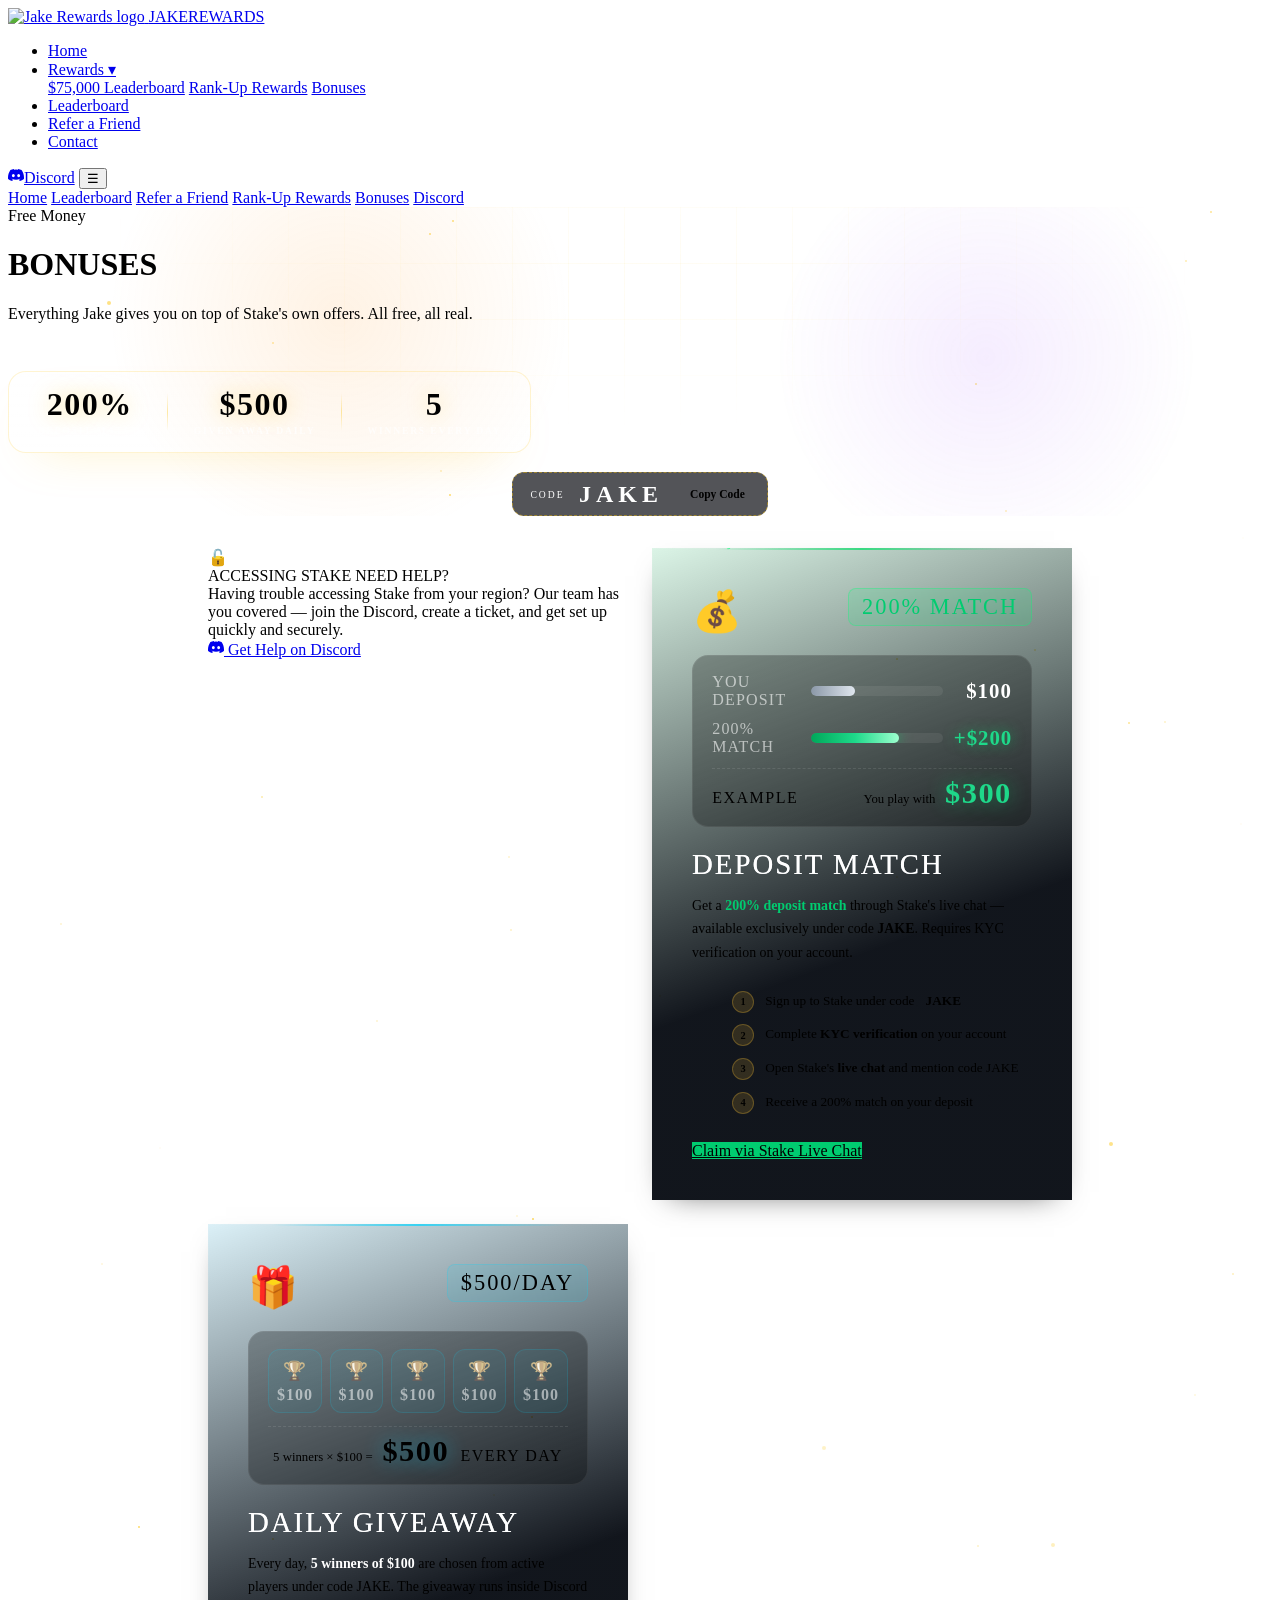
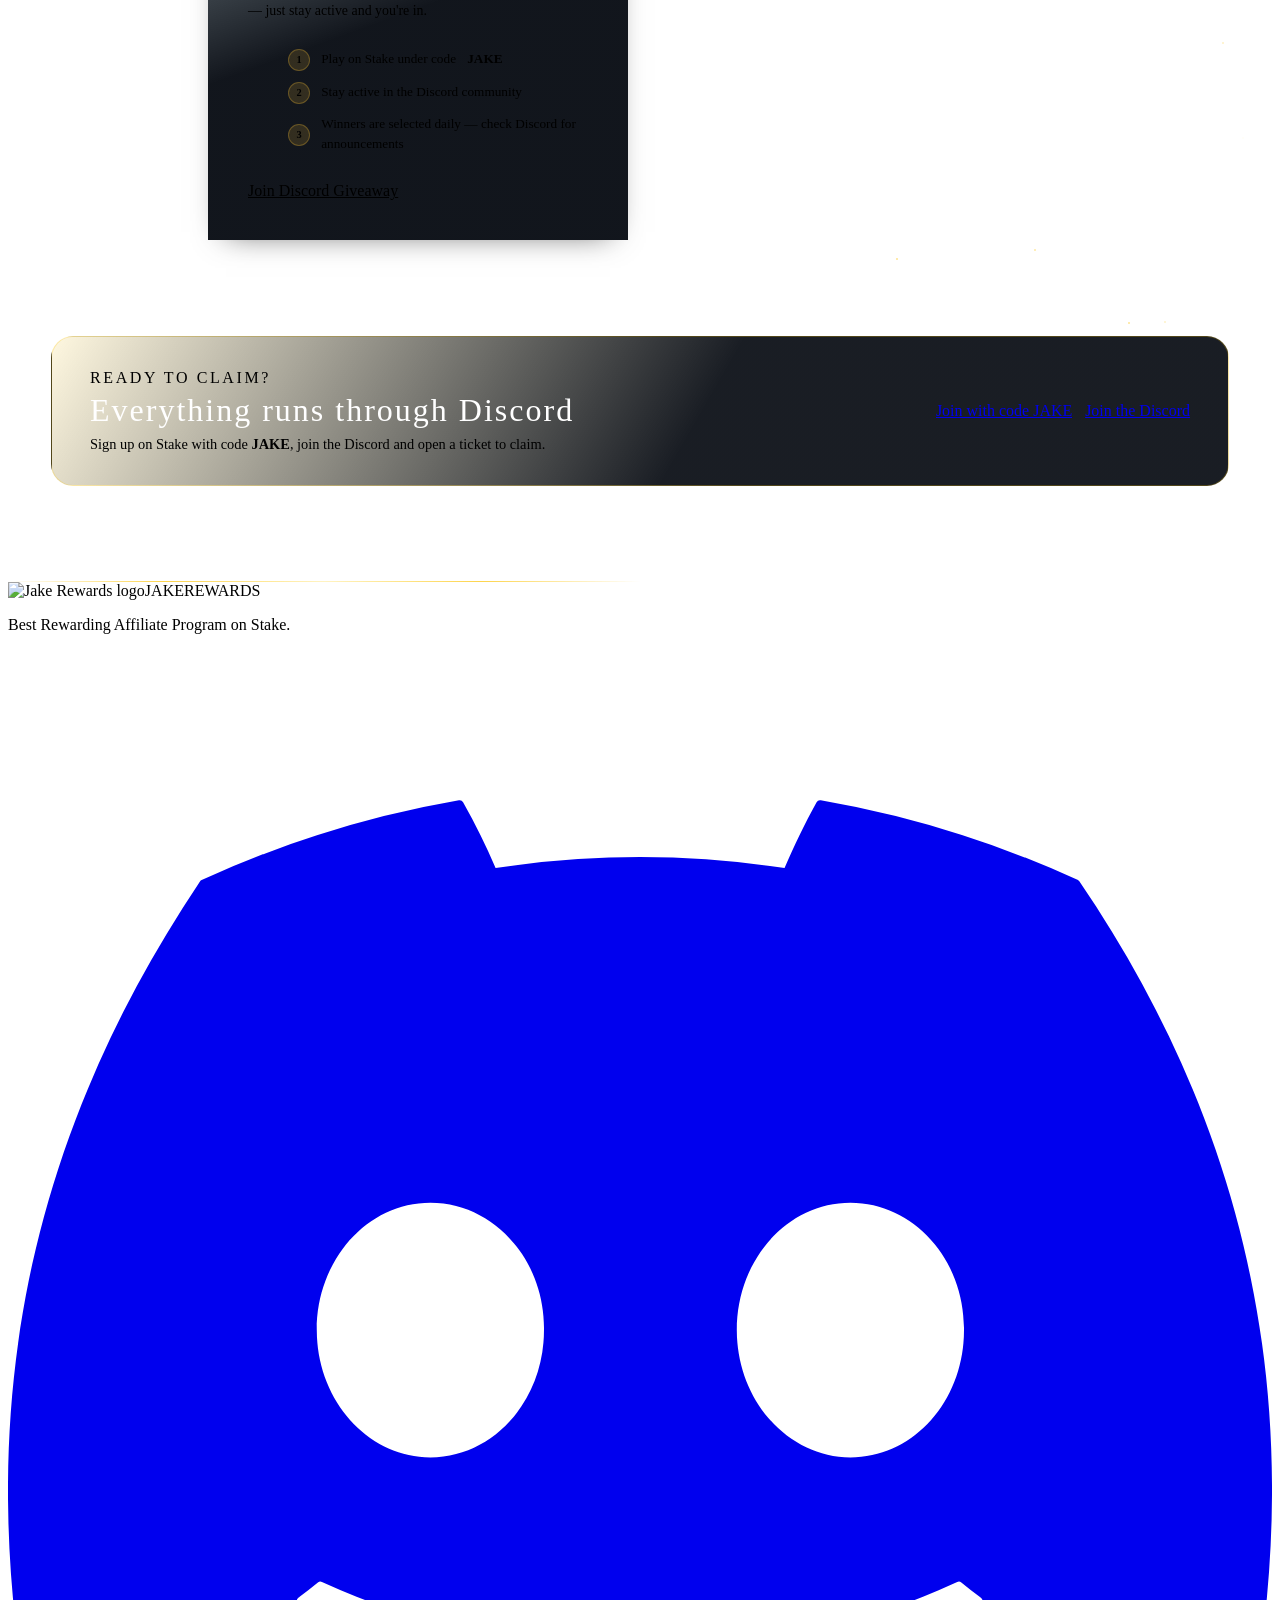
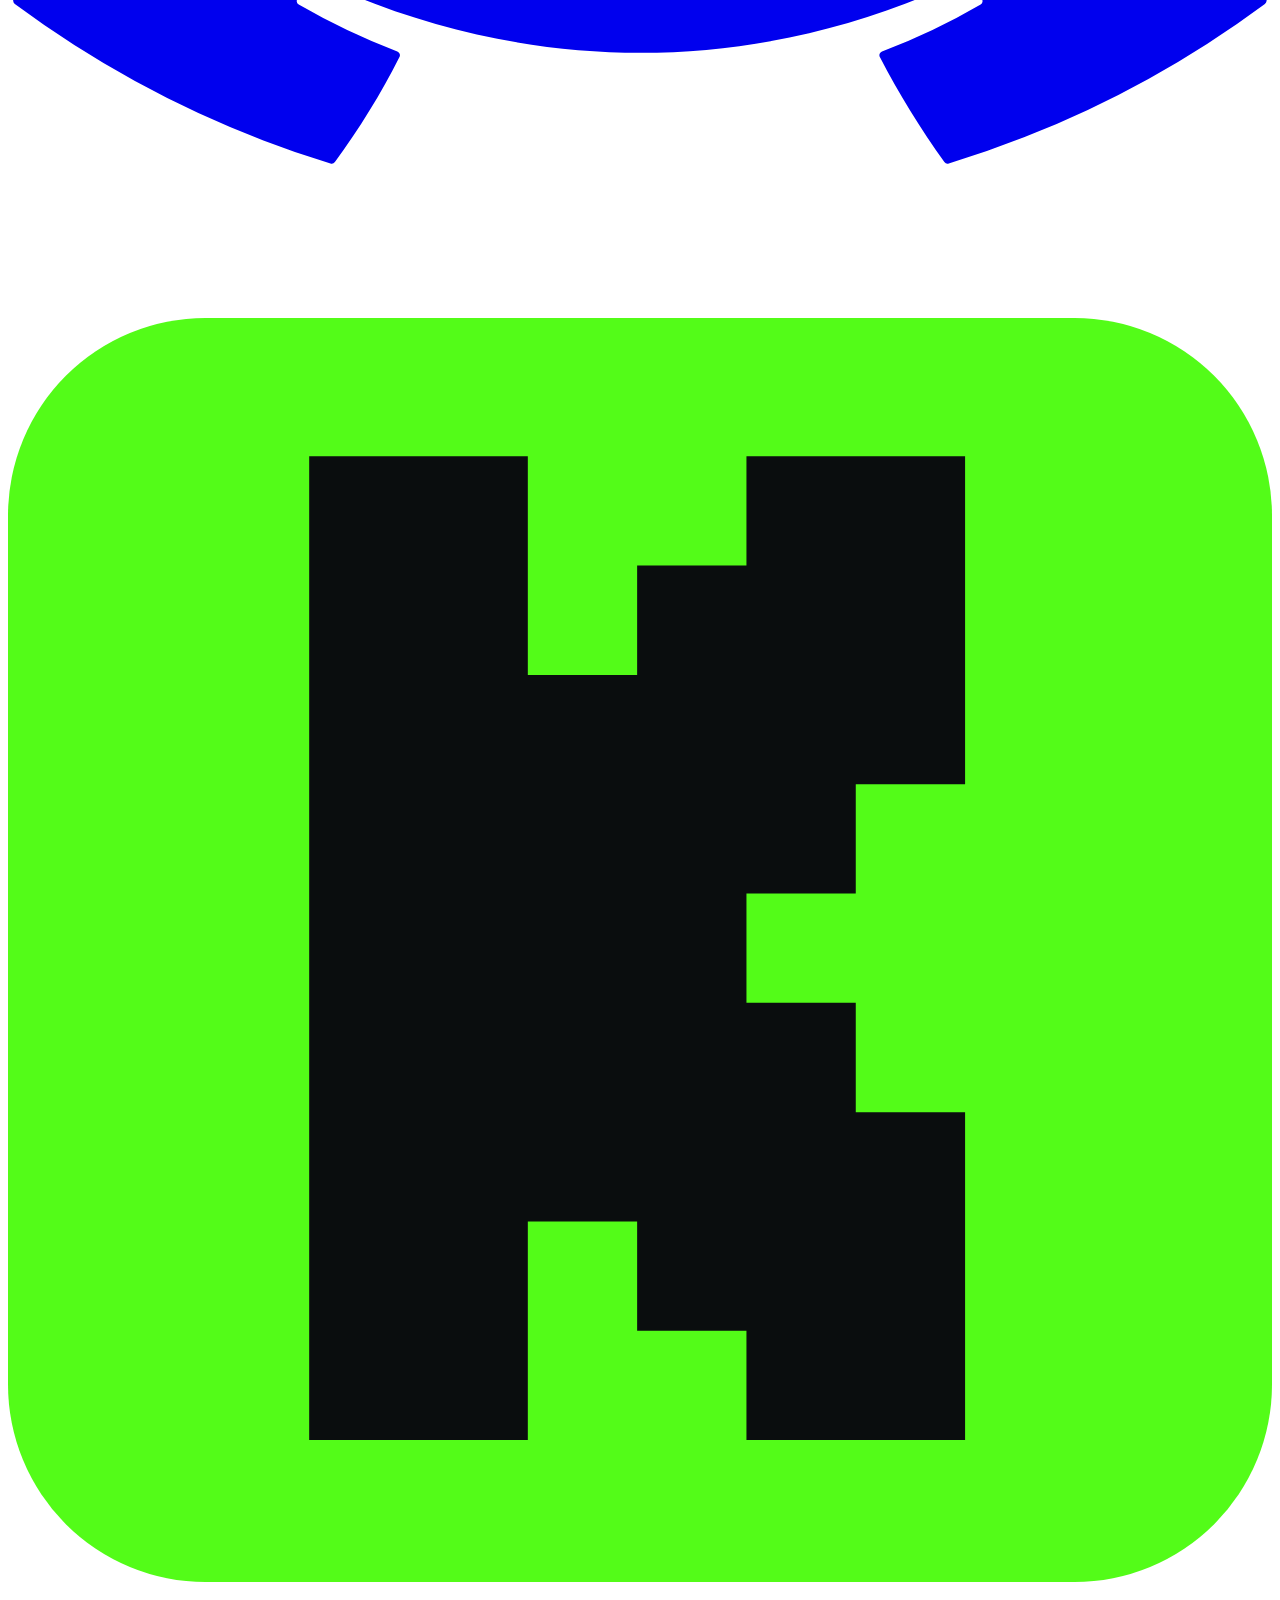
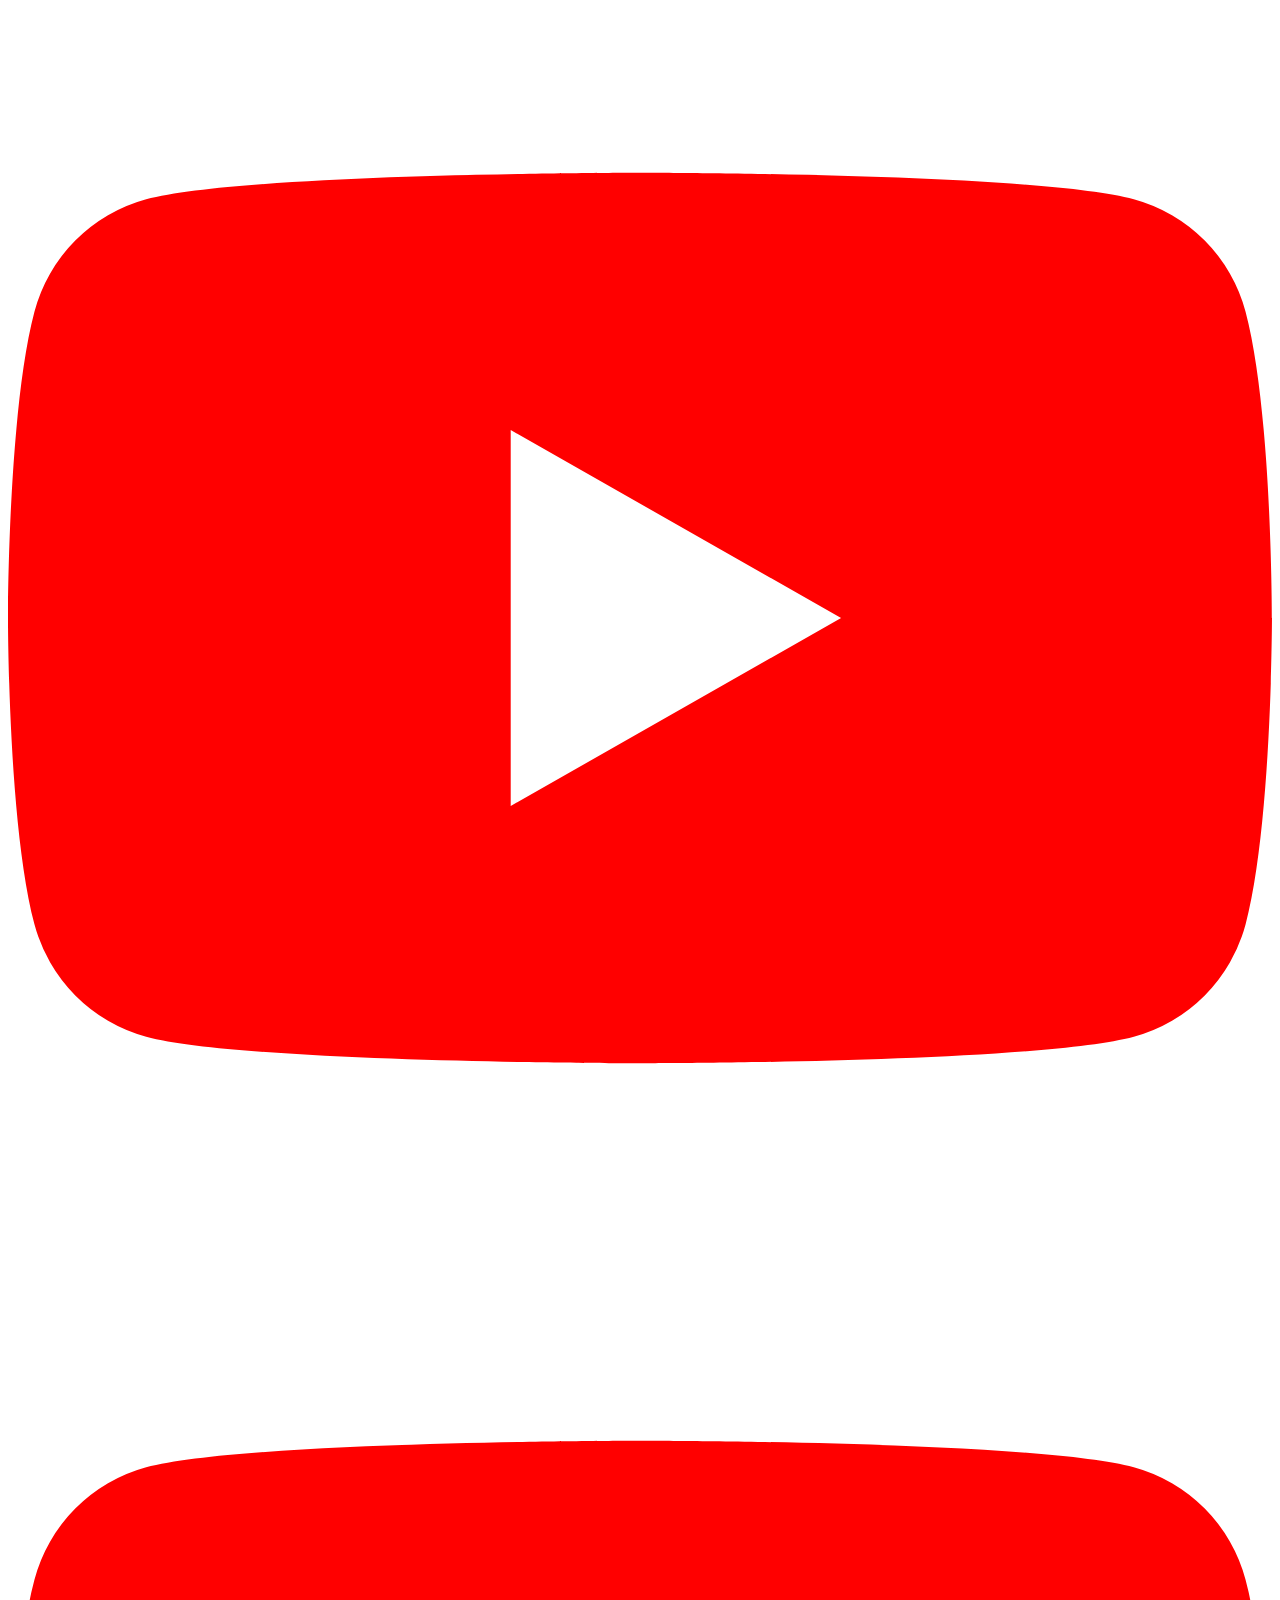
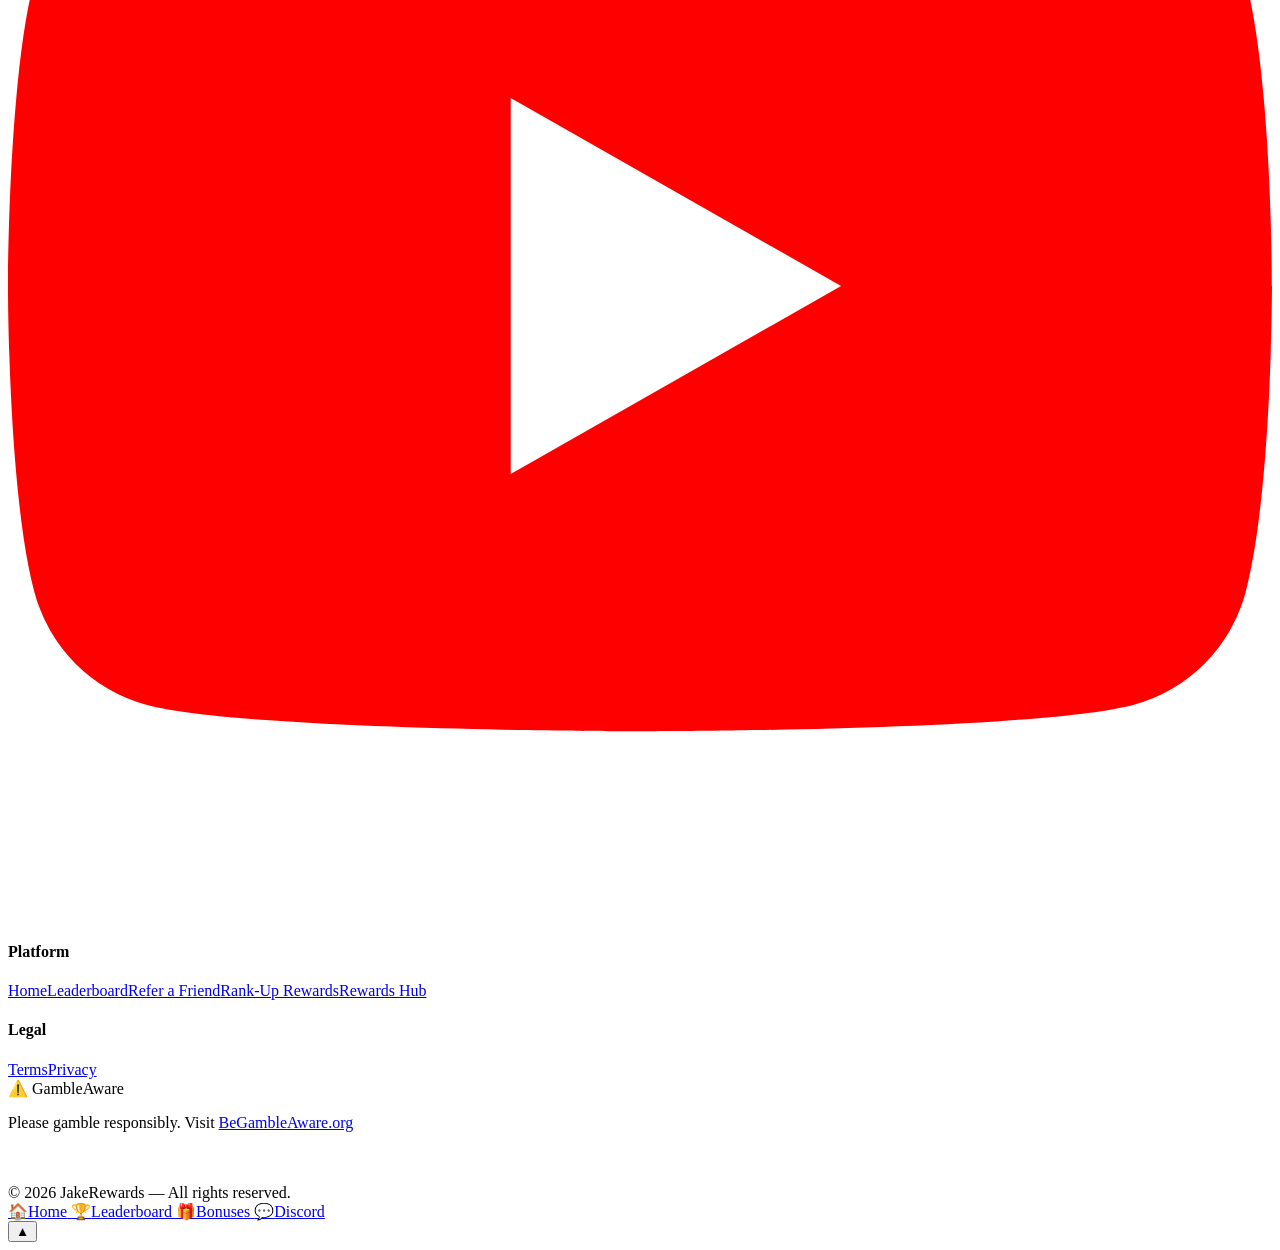
==== bonuses.html @ 7be11a33 "Add files via upload" ====
<!DOCTYPE html>
<html lang="en">
<head>
  <!-- Google tag (gtag.js) -->
  <script async src="https://www.googletagmanager.com/gtag/js?id=G-GYHZ8BHHX7"></script>
  <script>
    window.dataLayer = window.dataLayer || [];
    function gtag(){dataLayer.push(arguments);}
    gtag('js', new Date());
    gtag('config', 'G-GYHZ8BHHX7');
  </script>
  <meta charset="UTF-8"/>
  <meta name="viewport" content="width=device-width, initial-scale=1.0"/>
  <title>Bonuses — JakeRewards</title>
  <meta name="description" content="Enter the daily $500 giveaway, claim your 200% deposit match and get help accessing Stake. Use code JAKE."/>
  <meta property="og:title" content="Bonuses — JakeRewards"/>
  <meta property="og:description" content="Enter the daily $500 giveaway and claim your 200% deposit match. Use code JAKE."/>
  <meta property="og:image" content="https://sahil2603.github.io/Jake-Rewards-UpgradedV2/og-image.png?v=13"/>
  <meta property="og:image:width" content="1200"/>
  <meta property="og:image:height" content="630"/>
  <meta property="og:type" content="website"/>
  <meta property="og:url" content="https://jakerewards.com/"/>
  <meta name="twitter:card" content="summary_large_image"/>
  <meta name="twitter:title" content="Bonuses — JakeRewards"/>
  <meta name="twitter:description" content="Enter the daily $500 giveaway and claim your 200% deposit match. Use code JAKE."/>
  <meta name="twitter:image" content="https://sahil2603.github.io/Jake-Rewards-UpgradedV2/og-image.png?v=13"/>
  <link rel="preconnect" href="https://fonts.googleapis.com"/>
  <link href="https://fonts.googleapis.com/css2?family=Bebas+Neue&family=Syne:wght@400;600;700;800&family=DM+Sans:wght@300;400;500&display=swap" rel="stylesheet"/>
  <link rel="stylesheet" href="style.css"/>
  <link rel="stylesheet" href="motion.css?v=7"/>
  <style>
    .bonus-grid{display:grid;grid-template-columns:repeat(2,minmax(0,420px));justify-content:center;gap:1.5rem;max-width:1400px;margin:0 auto;padding:2rem 2.5rem 6rem;}
    .bonus-card{position:relative;background:var(--card);border:1px solid var(--border);border-radius:var(--radius);padding:2.5rem;opacity:0;transform:translateY(20px);transition:opacity .5s ease,transform .35s cubic-bezier(.2,.7,.2,1),box-shadow .35s ease,border-color .35s ease;box-shadow:0 1px 0 rgba(255,255,255,0.03) inset,0 10px 30px -18px rgba(0,0,0,0.7);}
    .bonus-card.visible{opacity:1;transform:translateY(0);}
    .bonus-card:hover{transform:translateY(-6px);box-shadow:0 1px 0 rgba(255,255,255,0.05) inset,0 24px 50px -22px rgba(0,0,0,0.85);}
    .bonus-card.deposit-match:hover{border-color:rgba(0,255,120,0.5);box-shadow:0 24px 50px -22px rgba(0,0,0,0.85),0 0 36px -10px rgba(0,255,120,0.35);}
    .bonus-card.giveaway:hover{border-color:rgba(0,212,255,0.5);box-shadow:0 24px 50px -22px rgba(0,0,0,0.85),0 0 36px -10px rgba(0,212,255,0.3);}
    /* refined badge + title polish */
    .bonus-amount-badge{backdrop-filter:blur(2px);}
    .bonus-title{background:linear-gradient(180deg,#fff,#cfd6df);-webkit-background-clip:text;background-clip:text;}
    /* soft top sheen line that picks up each card's accent on hover */
    .bonus-card::after{content:"";position:absolute;inset:0;border-radius:inherit;padding:1px;background:linear-gradient(135deg,rgba(255,255,255,0.10),transparent 40%);-webkit-mask:linear-gradient(#000 0 0) content-box,linear-gradient(#000 0 0);-webkit-mask-composite:xor;mask-composite:exclude;opacity:.6;pointer-events:none;transition:opacity .35s ease;}
    .bonus-card:hover::after{opacity:1;}
    .bonus-card.giveaway{border-color:rgba(0,212,255,0.2);background:linear-gradient(135deg,var(--card),rgba(0,212,255,0.03));}
    .bonus-header{display:flex;align-items:flex-start;justify-content:space-between;margin-bottom:1.2rem;gap:1rem;}
    .bonus-icon{font-size:2.5rem;}
    .bonus-amount-badge{background:rgba(230,180,50,0.12);border:1px solid rgba(230,180,50,0.25);color:var(--gold);font-family:var(--font-display);font-size:1.4rem;letter-spacing:2px;padding:.3rem .8rem;border-radius:8px;}
    .bonus-card.giveaway .bonus-amount-badge{background:rgba(0,212,255,0.1);border-color:rgba(0,212,255,0.2);color:var(--accent);}
    .bonus-title{font-family:var(--font-display);font-size:1.8rem;letter-spacing:2px;color:#fff;margin-bottom:.8rem;}
    .bonus-desc{font-size:.87rem;color:var(--text2);line-height:1.7;margin-bottom:1.5rem;}
    .bonus-steps{list-style:none;display:flex;flex-direction:column;gap:.6rem;margin-bottom:1.8rem;}
    .bonus-steps li{display:flex;align-items:center;gap:.7rem;font-size:.83rem;color:var(--text2);line-height:1.5;}
    .step-num{width:20px;height:20px;border-radius:50%;background:rgba(230,180,50,0.15);border:1px solid rgba(230,180,50,0.3);color:var(--gold);font-family:var(--font-head);font-size:.65rem;font-weight:700;display:flex;align-items:center;justify-content:center;flex-shrink:0;margin-top:2px;}
  @media(max-width:560px){
    .bonus-grid{padding:1.5rem 1rem 4rem;gap:1rem;grid-template-columns:repeat(2,1fr);}
  }
  @media(max-width:480px){
    .bonus-grid{grid-template-columns:1fr;}
    .bonus-card{padding:1.2rem;}
  }
  </style>
<style>
/* ===== Bonuses v2 ===== */
.bn-art{position:relative;margin:0 0 1.3rem;padding:1.1rem 1.2rem;border-radius:16px;background:rgba(0,0,0,.28);border:1px solid rgba(255,255,255,.07);overflow:hidden}
.bn-art::after{content:"";position:absolute;inset:0;background:linear-gradient(110deg,transparent 35%,rgba(255,255,255,.06) 50%,transparent 65%);translate:-100% 0;animation:bnSheen 4.5s ease-in-out infinite;pointer-events:none}
@keyframes bnSheen{55%,100%{translate:100% 0}}
.bn-row{display:grid;grid-template-columns:88px 1fr 58px;align-items:center;gap:.7rem;margin-bottom:.7rem}
.bn-row span{font:700 .62rem var(--font-head);letter-spacing:1.2px;text-transform:uppercase;color:rgba(255,255,255,.6)}
.bn-row b{font-family:var(--font-display);font-size:1.3rem;letter-spacing:1px;color:#fff;text-align:right}
.bn-row b.g{color:#1ed98a;text-shadow:0 0 14px rgba(0,220,110,.5)}
.bn-bar{height:10px;border-radius:10px;background:rgba(255,255,255,.07);overflow:hidden}
.bn-bar i{display:block;height:100%;width:0;border-radius:inherit;background:linear-gradient(90deg,#8b98a8,#dfe6ee);transition:width 1.4s cubic-bezier(.16,1,.3,1) var(--d,0s)}
.bn-bar.g i{background:linear-gradient(90deg,#00a85a,#1ed98a,#9dffcf);box-shadow:0 0 14px rgba(0,220,110,.6)}
.bn-art.bn-on .bn-bar i{width:var(--w)}
.bn-total{display:flex;align-items:baseline;justify-content:flex-end;gap:.6rem;padding-top:.6rem;border-top:1px dashed rgba(255,255,255,.1)}
.bn-total small{margin-right:auto;font:700 .55rem var(--font-head);letter-spacing:1.5px;text-transform:uppercase;color:var(--muted)}
.bn-total span{font-size:.8rem;color:var(--text2)}
.bn-total b{font-family:var(--font-display);font-size:1.9rem;letter-spacing:1.5px;line-height:1;color:#1ed98a;text-shadow:0 0 20px rgba(0,220,110,.45)}
.bn-win .bn-total b{color:var(--accent);text-shadow:0 0 20px rgba(0,212,255,.45)}
.bn-win .bn-total small{margin:0 0 0 .1rem}
.bn-win .bn-total{justify-content:center}
.bn-slots{display:grid;grid-template-columns:repeat(5,1fr);gap:.5rem;margin-bottom:.8rem}
.bn-slot{display:flex;flex-direction:column;align-items:center;gap:.25rem;padding:.6rem 0 .5rem;border-radius:12px;background:rgba(0,212,255,.05);border:1px solid rgba(0,212,255,.15);animation:bnSlot 5s ease-in-out infinite;animation-delay:calc(var(--k) * .45s)}
.bn-slot em{font-style:normal;font-size:1.15rem;filter:grayscale(.7);transition:filter .3s}
.bn-slot b{font-family:var(--font-display);font-size:1rem;letter-spacing:1px;color:rgba(255,255,255,.55)}
@keyframes bnSlot{0%,8%{background:rgba(0,212,255,.05);border-color:rgba(0,212,255,.15);box-shadow:none;scale:1}14%{background:rgba(0,212,255,.2);border-color:rgba(0,212,255,.8);box-shadow:0 0 22px -4px rgba(0,212,255,.8);scale:1.08}24%,70%{background:rgba(0,212,255,.12);border-color:rgba(0,212,255,.5);box-shadow:0 0 14px -6px rgba(0,212,255,.8);scale:1}85%,100%{background:rgba(0,212,255,.05);border-color:rgba(0,212,255,.15);box-shadow:none}}
.bn-slot{--lit:0}
.asb-icon{display:inline-block;transform-origin:50% 80%;animation:bnLock 4s ease-in-out infinite}
@keyframes bnLock{0%,70%,100%{rotate:0deg}75%{rotate:-14deg}80%{rotate:12deg}85%{rotate:-8deg}90%{rotate:4deg}}
.bonus-card .btn-primary{width:100%;justify-content:center}
@media (max-width:560px){.bn-row{grid-template-columns:74px 1fr 50px}.bn-slot em{font-size:.95rem}.bn-slot b{font-size:.8rem}.bn-slots{gap:.3rem}}
@media (prefers-reduced-motion:reduce){.bn-art::after,.bn-slot,.asb-icon{animation:none}.bn-bar i{width:var(--w)!important}}
</style>
<script>
(function(){
  function go(){
    var arts=document.querySelectorAll('.bn-art');
    if(!('IntersectionObserver' in window)){arts.forEach(function(a){a.classList.add('bn-on');});return;}
    var io=new IntersectionObserver(function(es){es.forEach(function(e){if(e.isIntersecting){e.target.classList.add('bn-on');io.unobserve(e.target);}});},{threshold:.4});
    arts.forEach(function(a){io.observe(a);});
  }
  if(document.readyState==='loading') document.addEventListener('DOMContentLoaded',go); else go();
})();
</script>
</head>
<body>
<div id="jm-veil" aria-hidden="true"></div>
<div id="scroll-bar"></div>
<nav class="nav">
  <a href="index.html" class="nav-logo">
    <img src="logo.png" class="logo-img" alt="Jake Rewards logo" width="40" height="40">
    <span class="logo-text">JAKE<span class="logo-accent">REWARDS</span></span>
  </a>
  <ul class="nav-links">
    <li><a href="index.html">Home</a></li>
    <li class="dropdown">
      <a href="rewards.html" class="active">Rewards ▾</a>
      <div class="dropdown-menu">
        <a href="leaderboard.html">$75,000 Leaderboard</a>
        <a href="rankrewards.html">Rank-Up Rewards</a>
        <a href="bonuses.html">Bonuses</a>
      </div>
    </li>
    <li><a href="leaderboard.html">Leaderboard</a></li>
    <li><a href="refer.html">Refer a Friend</a></li>
    <li><a href="https://discord.com/invite/jakethedegen" target="_blank">Contact</a></li>
  </ul>
  <a href="https://discord.com/invite/jakethedegen" target="_blank" class="nav-cta"><svg width="16" height="16" viewBox="0 0 24 24" fill="currentColor" xmlns="http://www.w3.org/2000/svg"><path d="M20.317 4.369a19.79 19.79 0 0 0-4.885-1.515.074.074 0 0 0-.079.037c-.211.375-.444.864-.608 1.249a18.27 18.27 0 0 0-5.487 0 12.6 12.6 0 0 0-.617-1.249.077.077 0 0 0-.079-.037A19.736 19.736 0 0 0 3.677 4.369a.07.07 0 0 0-.032.027C.533 9.046-.32 13.58.099 18.057a.082.082 0 0 0 .031.057 19.9 19.9 0 0 0 5.993 3.03.078.078 0 0 0 .084-.028c.462-.63.874-1.295 1.226-1.994a.076.076 0 0 0-.041-.106 13.107 13.107 0 0 1-1.872-.892.077.077 0 0 1-.008-.128c.126-.094.252-.192.372-.291a.074.074 0 0 1 .077-.01c3.928 1.793 8.18 1.793 12.062 0a.074.074 0 0 1 .078.009c.12.099.246.198.373.292a.077.077 0 0 1-.006.127 12.3 12.3 0 0 1-1.873.892.077.077 0 0 0-.041.107c.36.698.772 1.362 1.225 1.993a.076.076 0 0 0 .084.028 19.84 19.84 0 0 0 6.002-3.03.077.077 0 0 0 .032-.054c.5-5.177-.838-9.674-3.549-13.66a.061.061 0 0 0-.031-.028zM8.02 15.331c-1.183 0-2.157-1.085-2.157-2.419 0-1.333.956-2.419 2.157-2.419 1.21 0 2.176 1.096 2.157 2.42 0 1.333-.956 2.418-2.157 2.418zm7.975 0c-1.183 0-2.157-1.085-2.157-2.419 0-1.333.955-2.419 2.157-2.419 1.21 0 2.176 1.096 2.157 2.42 0 1.333-.946 2.418-2.157 2.418z"/></svg>Discord</a>
  <button class="nav-hamburger" onclick="toggleMobile()">☰</button>
</nav>
<div class="mobile-nav" id="mobile-nav">
  <a href="index.html">Home</a>
  <a href="leaderboard.html">Leaderboard</a>
  <a href="refer.html">Refer a Friend</a>
  <a href="rankrewards.html">Rank-Up Rewards</a>
  <a href="bonuses.html">Bonuses</a>
  <a href="https://discord.com/invite/jakethedegen" target="_blank">Discord</a>
</div>

<div class="page-hero">
  <div class="section-tag">Free Money</div>
  <h1>BONUSES</h1>
  <p>Everything Jake gives you on top of Stake's own offers. All free, all real.</p>
  <div class="pg-strip">
    <div class="pg-stat"><b>200%</b><span>Deposit match</span></div><i></i>
    <div class="pg-stat"><b>$500</b><span>Given away daily</span></div><i></i>
    <div class="pg-stat"><b>5</b><span>Winners every day</span></div>
  </div>
  <button type="button" class="pg-code" onclick="pgCopy(this)" aria-label="Copy code JAKE"><span class="pg-code-k">Code</span><b>JAKE</b><span class="pg-code-c">Copy Code</span></button>
</div>

<div class="bonus-grid">
  <!-- ACCESSING STAKE — moved to top, slimmer horizontal layout (big selling point) -->
  <div class="access-stake-banner-new">
    <canvas id="help-coins" style="position:absolute;inset:0;width:100%;height:100%;pointer-events:none;z-index:0;opacity:.5;"></canvas>
    <div class="asb-left-accent"></div>
    <div class="asb-body">
      <span class="asb-icon">🔓</span>
      <div class="asb-content">
        <div class="asb-title">
          ACCESSING STAKE
          <span class="asb-badge">NEED HELP?</span>
        </div>
        <div class="asb-desc">Having trouble accessing Stake from your region? Our team has you covered — join the Discord, create a ticket, and get set up quickly and securely.</div>
      </div>
      <a href="https://discord.com/invite/jakethedegen" target="_blank" class="asb-cta">
        <svg width="16" height="16" viewBox="0 0 24 24" fill="currentColor"><path d="M20.317 4.369a19.79 19.79 0 0 0-4.885-1.515.074.074 0 0 0-.079.037c-.211.375-.444.864-.608 1.249a18.27 18.27 0 0 0-5.487 0 12.6 12.6 0 0 0-.617-1.249.077.077 0 0 0-.079-.037A19.736 19.736 0 0 0 3.677 4.369a.07.07 0 0 0-.032.027C.533 9.046-.32 13.58.099 18.057a.082.082 0 0 0 .031.057 19.9 19.9 0 0 0 5.993 3.03.078.078 0 0 0 .084-.028c.462-.63.874-1.295 1.226-1.994a.076.076 0 0 0-.041-.106 13.107 13.107 0 0 1-1.872-.892.077.077 0 0 1-.008-.128c.126-.094.252-.192.372-.291a.074.074 0 0 1 .077-.01c3.928 1.793 8.18 1.793 12.062 0a.074.074 0 0 1 .078.009c.12.099.246.198.373.292a.077.077 0 0 1-.006.127 12.3 12.3 0 0 1-1.873.892.077.077 0 0 0-.041.107c.36.698.772 1.362 1.225 1.993a.076.076 0 0 0 .084.028 19.84 19.84 0 0 0 6.002-3.03.077.077 0 0 0 .032-.054c.5-5.177-.838-9.674-3.549-13.66a.061.061 0 0 0-.031-.028zM8.02 15.331c-1.183 0-2.157-1.085-2.157-2.419 0-1.333.956-2.419 2.157-2.419 1.21 0 2.176 1.096 2.157 2.42 0 1.333-.956 2.418-2.157 2.418zm7.975 0c-1.183 0-2.157-1.085-2.157-2.419 0-1.333.955-2.419 2.157-2.419 1.21 0 2.176 1.096 2.157 2.42 0 1.333-.946 2.418-2.157 2.418z"/></svg>
        Get Help on Discord
      </a>
    </div>
  </div>

  <!-- 200% DEPOSIT MATCH — Jake's biggest offer, placed first -->
  <div class="bonus-card deposit-match" style="position:relative;overflow:hidden;border-color:rgba(0,255,120,0.3);background:linear-gradient(160deg,rgba(0,180,80,0.14) 0%,rgba(13,17,24,0.98) 60%);">
    <div style="position:absolute;top:0;left:15%;right:15%;height:2px;background:linear-gradient(90deg,transparent,rgba(0,220,100,0.7),transparent);border-radius:0 0 4px 4px;pointer-events:none;z-index:2;"></div>
    <canvas id="deposit-coins" style="position:absolute;inset:0;width:100%;height:100%;pointer-events:none;z-index:0;"></canvas>
    <div style="position:relative;z-index:1;">
    <div class="bonus-header">
      <div class="bonus-icon" style="animation:iconBounce 2s ease-in-out infinite 0.3s;">💰</div>
      <div class="bonus-amount-badge" style="background:rgba(0,255,120,0.12);border-color:rgba(0,255,120,0.3);color:#00cc70;animation:goldPulse 2s ease-in-out infinite;">200% MATCH</div>
    </div>
    <div class="bn-art bn-dep" aria-hidden="true">
      <div class="bn-row"><span>You deposit</span><div class="bn-bar"><i style="--w:33.3%"></i></div><b>$100</b></div>
      <div class="bn-row"><span>200% match</span><div class="bn-bar g"><i style="--w:66.6%;--d:.35s"></i></div><b class="g">+$200</b></div>
      <div class="bn-total"><small>Example</small><span>You play with</span><b>$300</b></div>
    </div>
    <div class="bonus-title">DEPOSIT MATCH</div>
    <div class="bonus-desc">Get a <strong style="color:#00cc70">200% deposit match</strong> through Stake's live chat — available exclusively under code <strong style="color:var(--gold)">JAKE</strong>. Requires KYC verification on your account.</div>
    <ul class="bonus-steps">
      <li><div class="step-num">1</div>Sign up to Stake under code <strong>JAKE</strong></li>
      <li><div class="step-num">2</div><span>Complete <strong>KYC verification</strong> on your account</span></li>
      <li><div class="step-num">3</div><span>Open Stake's <strong>live chat</strong> and mention code JAKE</span></li>
      <li><div class="step-num">4</div>Receive a 200% match on your deposit</li>
    </ul>
    <a href="https://stake.com/?c=JAKE" target="_blank" class="btn-primary" style="background:#00cc70;color:#000;">Claim via Stake Live Chat</a>
    </div>
  </div>

  <div class="bonus-card giveaway" style="position:relative;overflow:hidden;background:linear-gradient(160deg,rgba(0,150,200,0.14) 0%,rgba(13,17,24,0.98) 60%);">
    <div style="position:absolute;top:0;left:15%;right:15%;height:2px;background:linear-gradient(90deg,transparent,rgba(0,212,255,0.7),transparent);border-radius:0 0 4px 4px;pointer-events:none;z-index:2;"></div>
    <canvas id="giveaway-coins" style="position:absolute;inset:0;width:100%;height:100%;pointer-events:none;z-index:0;"></canvas>
    <div style="position:relative;z-index:1;">
    <div class="bonus-header">
      <div class="bonus-icon">🎁</div>
      <div class="bonus-amount-badge">$500/DAY</div>
    </div>
    <div class="bn-art bn-win" aria-hidden="true">
      <div class="bn-slots">
        <div class="bn-slot" style="--k:0"><em>🏆</em><b>$100</b></div><div class="bn-slot" style="--k:1"><em>🏆</em><b>$100</b></div><div class="bn-slot" style="--k:2"><em>🏆</em><b>$100</b></div><div class="bn-slot" style="--k:3"><em>🏆</em><b>$100</b></div><div class="bn-slot" style="--k:4"><em>🏆</em><b>$100</b></div>
      </div>
      <div class="bn-total"><span>5 winners × $100 =</span><b>$500</b><small>every day</small></div>
    </div>
    <div class="bonus-title">DAILY GIVEAWAY</div>
    <div class="bonus-desc">Every day, <strong style="color:#fff">5 winners of $100</strong> are chosen from active players under code JAKE. The giveaway runs inside Discord — just stay active and you're in.</div>
    <ul class="bonus-steps">
      <li><div class="step-num">1</div>Play on Stake under code <strong>JAKE</strong></li>
      <li><div class="step-num">2</div>Stay active in the Discord community</li>
      <li><div class="step-num">3</div>Winners are selected daily — check Discord for announcements</li>
    </ul>
    <a href="https://discord.com/invite/jakethedegen" target="_blank" class="btn-primary" style="background:var(--accent);color:#000;">Join Discord Giveaway</a>
    </div>
  </div>

</div>

<div class="pg-start">
  <div>
    <div class="pg-tag">Ready to claim?</div>
    <h3>Everything runs through Discord</h3>
    <p>Sign up on Stake with code <b>JAKE</b>, join the Discord and open a ticket to claim.</p>
  </div>
  <div class="pg-start-btns">
    <a href="https://stake.com/?c=JAKE" target="_blank" rel="noopener" class="btn-primary">Join with code JAKE</a>
    <a href="https://discord.com/invite/jakethedegen" target="_blank" rel="noopener" class="btn-ghost">Join the Discord</a>
  </div>
</div>

<footer class="footer">
  <div class="footer-inner">
    <div class="footer-brand">
      <div class="footer-logo"><img src="logo.png" class="logo-img" alt="Jake Rewards logo" width="40" height="40"><span class="logo-text">JAKE<span class="logo-accent">REWARDS</span></span></div>
      <p class="footer-tagline">Best Rewarding Affiliate Program on Stake.</p>
      <div class="footer-socials">
        <a href="https://discord.com/invite/jakethedegen" target="_blank" class="fs-discord" title="Discord"><svg viewBox="0 0 24 24" fill="currentColor" xmlns="http://www.w3.org/2000/svg"><path d="M20.317 4.369a19.79 19.79 0 0 0-4.885-1.515.074.074 0 0 0-.079.037c-.211.375-.444.864-.608 1.249a18.27 18.27 0 0 0-5.487 0 12.6 12.6 0 0 0-.617-1.249.077.077 0 0 0-.079-.037A19.736 19.736 0 0 0 3.677 4.369a.07.07 0 0 0-.032.027C.533 9.046-.32 13.58.099 18.057a.082.082 0 0 0 .031.057 19.9 19.9 0 0 0 5.993 3.03.078.078 0 0 0 .084-.028c.462-.63.874-1.295 1.226-1.994a.076.076 0 0 0-.041-.106 13.107 13.107 0 0 1-1.872-.892.077.077 0 0 1-.008-.128c.126-.094.252-.192.372-.291a.074.074 0 0 1 .077-.01c3.928 1.793 8.18 1.793 12.062 0a.074.074 0 0 1 .078.009c.12.099.246.198.373.292a.077.077 0 0 1-.006.127 12.3 12.3 0 0 1-1.873.892.077.077 0 0 0-.041.107c.36.698.772 1.362 1.225 1.993a.076.076 0 0 0 .084.028 19.84 19.84 0 0 0 6.002-3.03.077.077 0 0 0 .032-.054c.5-5.177-.838-9.674-3.549-13.66a.061.061 0 0 0-.031-.028zM8.02 15.331c-1.183 0-2.157-1.085-2.157-2.419 0-1.333.956-2.419 2.157-2.419 1.21 0 2.176 1.096 2.157 2.42 0 1.333-.956 2.418-2.157 2.418zm7.975 0c-1.183 0-2.157-1.085-2.157-2.419 0-1.333.955-2.419 2.157-2.419 1.21 0 2.176 1.096 2.157 2.42 0 1.333-.946 2.418-2.157 2.418z"/></svg></a>
        <a href="https://kick.com/itsjakeuwu" target="_blank" class="fs-kick" title="Kick"><svg viewBox="0 0 256 256" fill="none" xmlns="http://www.w3.org/2000/svg"><rect width="256" height="256" rx="40" fill="currentColor" style="color:#53FC18"/><path transform="translate(61,28) scale(0.82)" fill="#0a0d0e" d="M0 0h54v54h27v-27h27v-27h54v81h-27v27h-27v27h27v27h27v81h-54v-27h-27v-27h-27v54h-54Z"/></svg></a>
        <a href="https://www.youtube.com/@itsjakex" target="_blank" class="fs-youtube" title="YouTube"><svg viewBox="0 0 24 24" fill="currentColor" xmlns="http://www.w3.org/2000/svg" style="color:#FF0000"><path d="M23.498 6.186a3.016 3.016 0 0 0-2.122-2.136C19.505 3.545 12 3.545 12 3.545s-7.505 0-9.377.505A3.017 3.017 0 0 0 .502 6.186C0 8.07 0 12 0 12s0 3.93.502 5.814a3.016 3.016 0 0 0 2.122 2.136c1.871.505 9.376.505 9.376.505s7.505 0 9.377-.505a3.015 3.015 0 0 0 2.122-2.136C24 15.93 24 12 24 12s0-3.93-.502-5.814zM9.545 15.568V8.432L15.818 12l-6.273 3.568z"/></svg></a>
        <a href="https://www.youtube.com/@jakeplaysbj" target="_blank" class="fs-youtube" title="YouTube (BJ)"><svg viewBox="0 0 24 24" fill="currentColor" xmlns="http://www.w3.org/2000/svg" style="color:#FF0000"><path d="M23.498 6.186a3.016 3.016 0 0 0-2.122-2.136C19.505 3.545 12 3.545 12 3.545s-7.505 0-9.377.505A3.017 3.017 0 0 0 .502 6.186C0 8.07 0 12 0 12s0 3.93.502 5.814a3.016 3.016 0 0 0 2.122 2.136c1.871.505 9.376.505 9.376.505s7.505 0 9.377-.505a3.015 3.015 0 0 0 2.122-2.136C24 15.93 24 12 24 12s0-3.93-.502-5.814zM9.545 15.568V8.432L15.818 12l-6.273 3.568z"/></svg></a>
      </div>
    </div>
    <div class="footer-col"><h4>Platform</h4><a href="index.html">Home</a><a href="leaderboard.html">Leaderboard</a><a href="refer.html">Refer a Friend</a><a href="rankrewards.html">Rank-Up Rewards</a><a href="rewards.html">Rewards Hub</a></div>
    <div class="footer-col"><h4>Legal</h4><a href="terms.html">Terms</a><a href="privacy.html">Privacy</a></div>
    <div class="footer-responsible"><div class="responsible-badge">⚠️ GambleAware</div><p>Please gamble responsibly. Visit <a href="https://www.begambleaware.org/" target="_blank">BeGambleAware.org</a></p></div>
  </div>
  <div class="footer-disclaimer-wrap">
    <div class="footer-disclaimer">We retain the right to deny anyone we believe is abusing the system. Alting, wager manipulating, or self exclusion may render you ineligible to receive payouts. MUST be in the Discord to receive all payouts, may be required to create a ticket at the end of the month.</div>
  </div>
  <div class="footer-bottom">© 2026 JakeRewards — All rights reserved.</div>
</footer>
<style>
@keyframes iconBounce{0%,100%{transform:translateY(0) rotate(-5deg)}50%{transform:translateY(-8px) rotate(5deg)}}
@keyframes goldPulse{0%,100%{box-shadow:0 0 0 0 rgba(230,180,50,0.4)}50%{box-shadow:0 0 20px 4px rgba(230,180,50,0.2)}}
@keyframes btnShine{0%,100%{box-shadow:0 0 0 0 rgba(230,180,50,0)}50%{box-shadow:0 6px 24px rgba(230,180,50,0.4)}}
@keyframes floatCoin{0%{transform:translateY(-10px) rotate(0deg);opacity:1}100%{transform:translateY(320px) rotate(720deg);opacity:0}}
</style>
<script>
function toggleMobile(){document.getElementById('mobile-nav').classList.toggle('open');}
const obs=new IntersectionObserver(e=>{e.forEach(x=>{if(x.isIntersecting)x.target.classList.add('visible');});},{threshold:0.1});
document.querySelectorAll('.bonus-card').forEach(el=>obs.observe(el));

// Optimized coin rain — capped, no per-frame shadowBlur, pauses when off-screen/hidden
const _rains=[];   // registry of all rains so we can globally pause when tab hidden
function makeCoinRain(canvasId, palette){
  const canvas=document.getElementById(canvasId);
  if(!canvas)return;
  const parent=canvas.parentElement;
  const ctx=canvas.getContext('2d',{alpha:true});
  const MAX_COINS=18;          // hard cap prevents unbounded growth
  const SPAWN_EVERY=26;        // frames between spawns
  let W=0,H=0;
  function resize(){W=parent.offsetWidth;H=parent.offsetHeight;canvas.width=W;canvas.height=H;}
  resize();
  window.addEventListener('resize',resize);
  if(window.ResizeObserver){const ro=new ResizeObserver(resize);ro.observe(parent);}
  const coins=[];
  const syms=['$','\u20BF','\u039E','\u25CE'];   // lightweight glyphs (emoji removed — they were the heaviest to draw)
  function spawn(){
    if(coins.length>=MAX_COINS)return;
    coins.push({x:Math.random()*W,y:-20,vy:0.25+Math.random()*0.55,vx:(Math.random()-.5)*0.4,rot:Math.random()*360,rotV:(Math.random()-.5)*4,sym:syms[(Math.random()*syms.length)|0],col:palette[(Math.random()*palette.length)|0],size:10+Math.random()*7,alpha:0.55+Math.random()*0.3});
  }
  let t=0, running=true, rafId=null;
  function draw(){
    if(!running){rafId=null;return;}
    ctx.clearRect(0,0,W,H);
    if((++t%SPAWN_EVERY)===0)spawn();
    for(let i=coins.length-1;i>=0;i--){
      const c=coins[i];
      c.y+=c.vy;c.x+=c.vx;c.rot+=c.rotV;
      if(c.y>H+20){coins.splice(i,1);continue;}
      ctx.save();
      ctx.globalAlpha=c.alpha*(1-c.y/H*0.5);
      ctx.translate(c.x,c.y);
      ctx.rotate(c.rot*0.01745329);
      ctx.font='bold '+c.size+'px monospace';
      ctx.fillStyle=c.col+'0.85)';
      ctx.textAlign='center';
      ctx.textBaseline='middle';
      ctx.fillText(c.sym,0,0);   // no shadowBlur — the single biggest perf win
      ctx.restore();
    }
    rafId=requestAnimationFrame(draw);
  }
  const api={
    start(){if(!running){running=true;if(!rafId)rafId=requestAnimationFrame(draw);}},
    stop(){running=false;}
  };
  // Pause this rain whenever its card scrolls out of view (saves CPU/GPU)
  if(window.IntersectionObserver){
    const vis=new IntersectionObserver(es=>{es.forEach(e=>{e.isIntersecting?api.start():api.stop();});},{threshold:0});
    vis.observe(parent);
  }
  _rains.push(api);
  draw();
  return api;
}
// Pause ALL rains when the tab is hidden, resume when visible
document.addEventListener('visibilitychange',()=>{
  if(document.hidden){_rains.forEach(r=>r.stop());}
  else{_rains.forEach(r=>r.start());}
});
function watchCard(selector, canvasId, palette){
  const card=document.querySelector(selector);
  if(!card)return;
  const o=new IntersectionObserver(entries=>{entries.forEach(e=>{if(e.isIntersecting){makeCoinRain(canvasId,palette);o.disconnect();}});},{threshold:0.2});
  o.observe(card);
}
// Green for deposit-match, gold for signup, cyan for giveaway, purple for help
watchCard('.bonus-card.deposit-match','deposit-coins',['rgba(0,220,100,','rgba(0,255,120,','rgba(100,255,160,','rgba(255,255,255,']);
watchCard('.bonus-card.giveaway','giveaway-coins',['rgba(0,212,255,','rgba(0,180,220,','rgba(80,230,255,','rgba(255,255,255,']);
watchCard('.bonus-card:not(.giveaway):not(.deposit-match)','help-coins',['rgba(180,100,255,','rgba(200,120,255,','rgba(140,80,220,','rgba(255,255,255,']);
</script>
<!-- GA4 conversion event tracking -->
<script>
(function(){
  function track(name, params){
    if(typeof gtag === 'function'){ gtag('event', name, params || {}); }
  }
  document.addEventListener('click', function(e){
    var el = e.target.closest('a, button');
    if(!el) return;
    var href = (el.getAttribute('href') || '').toLowerCase();
    var txt  = (el.textContent || '').trim().slice(0, 50);

    // 1) Affiliate code copied
    if(el.classList.contains('code-copy-btn') || /copy code/i.test(txt)){
      track('affiliate_code_copied', { code: 'JAKE', page: document.title });
      return;
    }
    // 2) Stake affiliate link click — the real signup conversion
    if(href.indexOf('stake.com') > -1){
      track('stake_signup_click', { link_text: txt, link_url: href, page: document.title });
      return;
    }
    // 3) Discord link click (claim ticket / join / get started)
    if(href.indexOf('discord.com/invite') > -1 || href.indexOf('discord.gg') > -1){
      var label = /claim/i.test(txt) ? 'claim_button'
                : /get started/i.test(txt) ? 'get_started'
                : 'discord_join';
      track('discord_click', { button_text: txt, label: label, page: document.title });
      return;
    }
  }, true);
})();
</script>
<!-- Scroll progress bar -->
<script>
(function(){
  var bar=document.getElementById('scroll-bar');
  if(bar){window.addEventListener('scroll',function(){var s=document.documentElement.scrollTop||document.body.scrollTop;var t=(document.documentElement.scrollHeight-window.innerHeight)||1;bar.style.width=Math.min(100,(s/t)*100)+'%';},{passive:true});}
})();
</script>
<!-- Mobile bottom nav -->
<nav id="mobile-bottom-nav">
  <a href="index.html" class="mbn-item" data-page="home">
    <span class="mbn-icon">🏠</span><span>Home</span>
  </a>
  <a href="leaderboard.html" class="mbn-item" data-page="leaderboard">
    <span class="mbn-icon">🏆</span><span>Leaderboard</span>
  </a>
  <a href="bonuses.html" class="mbn-item" data-page="bonuses">
    <span class="mbn-icon">🎁</span><span>Bonuses</span>
  </a>
  <a href="https://discord.com/invite/jakethedegen" target="_blank" class="mbn-item">
    <span class="mbn-icon">💬</span><span>Discord</span>
  </a>
</nav>

<!-- Back to top button -->
<button id="back-to-top" aria-label="Back to top" onclick="window.scrollTo({top:0,behavior:'smooth'})">▲</button>
<!-- Back to top + mobile bottom nav active state -->
<script>
(function(){
  // Back to top — show after scrolling 400px
  var btn=document.getElementById('back-to-top');
  if(btn){
    window.addEventListener('scroll',function(){
      if((document.documentElement.scrollTop||document.body.scrollTop)>400){
        btn.classList.add('visible');
      } else {
        btn.classList.remove('visible');
      }
    },{passive:true});
  }
  // Mobile bottom nav — mark active item by matching current page
  var path=window.location.pathname.split('/').pop()||'index.html';
  var pageMap={'index.html':'home','leaderboard.html':'leaderboard','bonuses.html':'bonuses'};
  var activePage=pageMap[path];
  if(activePage){
    var items=document.querySelectorAll('.mbn-item[data-page]');
    items.forEach(function(item){
      if(item.dataset.page===activePage) item.classList.add('active');
    });
  }
})();
</script>
<script src="motion.js?v=7"></script>
</body>
</html>
---- motion.css ----
/* =====================================================================
   JakeRewards motion layer (site-wide)
   Smooth scrolling, page transitions, scroll reveals, heading reveals,
   button shine + magnetic pull, card tilt, nav hide/show, gold auroras.
   Everything animates transform-type properties / opacity only.
   Uses the individual translate/rotate/scale properties so it stacks on
   top of the site's existing transforms instead of fighting them.
===================================================================== */
:root{--jm-ease:cubic-bezier(.16,1,.3,1)}

/* ---- smooth scroll (Lenis) ---- */
html.lenis,html.lenis body{height:auto}
html.lenis{scroll-behavior:auto!important}
.lenis.lenis-stopped{overflow:hidden}
.lenis.lenis-smooth iframe{pointer-events:none}

/* stray wide glows no longer push the page sideways on phones */
.lb-preview-section,.paid-band,.stream-section{overflow-x:clip}

/* ---- page veil: soft fade between pages ---- */
#jm-veil{position:fixed;inset:0;z-index:10000;pointer-events:none;background:#080b10;display:grid;place-items:center;animation:jmVeilOut .55s var(--jm-ease) .08s forwards}
#jm-veil::after{content:"";width:140px;height:2px;border-radius:2px;background:linear-gradient(90deg,transparent,#FCC200,transparent);background-size:200% 100%;animation:jmVeilBar .9s ease-in-out infinite;opacity:.9}
html.jm-leaving #jm-veil{animation:jmVeilIn .3s ease forwards}
@keyframes jmVeilOut{to{opacity:0;visibility:hidden}}
@keyframes jmVeilIn{from{opacity:0;visibility:visible}to{opacity:1;visibility:visible}}
@keyframes jmVeilBar{0%{background-position:150% 0}100%{background-position:-50% 0}}

/* ---- nav: tightens + gets a glow once you scroll, hides on the way down ---- */
.nav{transition:padding .45s var(--jm-ease),background .45s,box-shadow .45s,translate .5s var(--jm-ease)}
.nav.jm-scrolled{padding-top:.6rem;padding-bottom:.6rem;background:rgba(8,11,16,.94);box-shadow:0 10px 40px -18px rgba(0,0,0,.9),0 1px 0 rgba(252,194,0,.12)}
.nav.jm-hide{translate:0 -110%}

/* ---- scroll reveals ---- */
.jm-rv{opacity:0;translate:0 42px;scale:.985;transition:opacity .9s var(--jm-ease) var(--jm-d,0s),translate 1.05s var(--jm-ease) var(--jm-d,0s),scale 1.05s var(--jm-ease) var(--jm-d,0s)!important}
.jm-rv.jm-in{opacity:1;translate:0 0;scale:1}
.jm-rv-l{translate:-46px 0}.jm-rv-r{translate:46px 0}
.jm-rv-l.jm-in,.jm-rv-r.jm-in{translate:0 0}

/* ---- headings: words rise out of a mask, then a gold underline draws ---- */
.jm-w{display:inline-block;overflow:hidden;vertical-align:top;padding:.06em .02em .08em;margin:-.06em -.02em -.08em}
.jm-w>.jm-wi{display:inline-block;translate:0 108%;rotate:0 0 1 5deg;transition:translate 1s var(--jm-ease),rotate 1s var(--jm-ease);transition-delay:calc(var(--jm-i,0) * .06s + var(--jm-d0,0s))}
.jm-split.jm-in .jm-w>.jm-wi{translate:0 0;rotate:0 0 1 0deg}
.jm-w.jm-blk{display:block}
.section-header h2.jm-split{position:relative;padding-bottom:.35em}
.section-header h2.jm-split::after{content:"";position:absolute;left:50%;bottom:0;width:74px;height:3px;margin-left:-37px;border-radius:3px;background:linear-gradient(90deg,transparent,#FCC200,#FFD740,#FCC200,transparent);box-shadow:0 0 14px rgba(252,194,0,.55);scale:0 1;transition:scale 1s var(--jm-ease) .45s}
.section-header h2.jm-split.jm-in::after{scale:1 1}

/* section tag pills: a light sweeps across when they appear */
.section-tag{position:relative;overflow:hidden}
.section-tag::after{content:"";position:absolute;top:0;bottom:0;left:0;width:45%;background:linear-gradient(100deg,transparent,rgba(255,236,160,.55),transparent);translate:-120% 0;pointer-events:none}
.section-tag.jm-sweep::after{animation:jmTagSweep 1.4s var(--jm-ease) .45s}
@keyframes jmTagSweep{to{translate:320% 0}}

/* ---- buttons: gold shine sweep on hover ---- */
.btn-primary,.nav-cta,.code-copy-btn,.btn-ghost{position:relative;overflow:hidden;isolation:isolate}
.btn-primary::before,.nav-cta::before,.code-copy-btn::before{content:"";position:absolute;inset:0;z-index:-1;background:linear-gradient(110deg,transparent 30%,rgba(255,255,255,.6) 50%,transparent 70%);translate:-130% 0;transition:translate .8s var(--jm-ease);pointer-events:none}
.btn-primary:hover::before,.nav-cta:hover::before,.code-copy-btn:hover::before{translate:130% 0}
.btn-ghost::before{content:"";position:absolute;inset:0;z-index:-1;border-radius:inherit;background:radial-gradient(120% 140% at 50% 120%,rgba(252,194,0,.18),transparent 60%);opacity:0;transition:opacity .4s}
.btn-ghost:hover::before{opacity:1}
.btn-ghost:hover{border-color:rgba(252,194,0,.45)!important}

/* ---- page heroes (inner pages): drifting gold aurora + faint grid ---- */
.page-hero{isolation:isolate}
.jm-aurora{position:absolute;inset:0;z-index:-1;pointer-events:none;overflow:hidden}
.jm-aurora i{position:absolute;border-radius:50%;will-change:transform}
.jm-aurora i:nth-child(1){width:620px;height:620px;left:50%;top:-360px;margin-left:-310px;background:radial-gradient(closest-side,rgba(252,194,0,.22),transparent);animation:jmDrift1 14s ease-in-out infinite alternate}
.jm-aurora i:nth-child(2){width:460px;height:460px;left:8%;top:-120px;background:radial-gradient(closest-side,rgba(255,157,47,.13),transparent);animation:jmDrift2 18s ease-in-out infinite alternate}
.jm-aurora i:nth-child(3){width:420px;height:420px;right:6%;top:-60px;background:radial-gradient(closest-side,rgba(176,107,255,.12),transparent);animation:jmDrift1 22s ease-in-out infinite alternate-reverse}
.jm-aurora b{position:absolute;inset:0;background-image:linear-gradient(rgba(252,194,0,.05) 1px,transparent 1px),linear-gradient(90deg,rgba(252,194,0,.05) 1px,transparent 1px);background-size:56px 56px;-webkit-mask-image:radial-gradient(ellipse 60% 70% at 50% 20%,#000,transparent 75%);mask-image:radial-gradient(ellipse 60% 70% at 50% 20%,#000,transparent 75%)}
@keyframes jmDrift1{to{transform:translate(70px,50px) scale(1.12)}}
@keyframes jmDrift2{to{transform:translate(-60px,70px) scale(.9)}}
.page-hero .jm-hin{opacity:0;translate:0 22px;animation:jmHin 1s var(--jm-ease) var(--jm-d,.1s) forwards}
@keyframes jmHin{to{opacity:1;translate:0 0}}

/* ---- home: hero entrance, gold word, crossing marquee bands ---- */
.hero .jm-hin{opacity:0;translate:0 26px;animation:jmHin 1.1s var(--jm-ease) var(--jm-d,.1s) forwards}
.hero-title .jm-w>.jm-wi{transition-duration:1.15s}
.hero-accent.jm-wi,.hero-accent .jm-wi,.jm-gold{background:linear-gradient(100deg,#FCC200 0%,#FCC200 38%,#FFF1B8 48%,#FFE27A 52%,#FCC200 62%,#F5A300 100%);background-size:260% 100%;background-position:100% 0;-webkit-background-clip:text;background-clip:text;color:transparent!important;animation:jmGoldSweep 5s ease-in-out 1.6s infinite}
@keyframes jmGoldSweep{0%{background-position:100% 0}45%,100%{background-position:0% 0}}
.hero-content{will-change:transform}

.jm-bands{position:relative;height:190px;margin:10px 0 20px;overflow:hidden;pointer-events:none}
.jm-band{position:absolute;left:-5%;right:-5%;top:50%;padding:15px 0;overflow:hidden}
.jm-band.a{rotate:-3deg;background:linear-gradient(90deg,#F5A300,#FCC200 30%,#FFD740 60%,#FCC200);box-shadow:0 20px 50px -20px rgba(252,194,0,.55);z-index:2;margin-top:-30px}
.jm-band.b{rotate:2.5deg;background:#0d1117;border-top:1px solid rgba(252,194,0,.25);border-bottom:1px solid rgba(252,194,0,.25);z-index:1;margin-top:-26px}
.jm-mq-track{display:flex;width:max-content;will-change:transform}
.jm-mq-row{display:flex;align-items:center;gap:26px;padding-right:26px;flex:none;white-space:nowrap}
.jm-mq-row span{font-family:var(--font-display,'Bebas Neue'),sans-serif;font-size:clamp(1.5rem,2.6vw,2.2rem);letter-spacing:2px;line-height:1}
.jm-band.a .jm-mq-row span{color:#0a0a0a}
.jm-band.a .jm-mq-row i{color:#0a0a0a;font-style:normal;font-size:1.1rem}
.jm-band.b .jm-mq-row span{color:transparent;-webkit-text-stroke:1px rgba(252,194,0,.55)}
.jm-band.b .jm-mq-row i{color:rgba(252,194,0,.6);font-style:normal}


@media (max-width:760px){
  .jm-bands{height:130px}
  .jm-band{padding:11px 0}
  .jm-mq-row{gap:18px;padding-right:18px}
}
@media (prefers-reduced-motion:reduce){
  #jm-veil{display:none}
  .jm-rv,.jm-w>.jm-wi,.page-hero .jm-hin,.hero .jm-hin{opacity:1!important;translate:none!important;rotate:none!important;scale:none!important;animation:none!important;transition:none!important}
  .jm-aurora i,.hero-accent.jm-wi,.hero-accent .jm-wi,.jm-gold{animation:none!important}
}

/* =====================================================================
   POLISH LAYER — every card, section and page
===================================================================== */
@property --jm-a{syntax:'<angle>';inherits:false;initial-value:0deg}

/* animated light that runs around a card's border (hover on desktop, once on reveal on phones) */
.jm-beam{position:absolute;inset:0;border-radius:inherit;padding:1.5px;pointer-events:none;z-index:4;
  background:conic-gradient(from var(--jm-a),transparent 0 58%,rgba(var(--jm-bc,252,194,0),0) 60%,rgba(var(--jm-bc,252,194,0),.95) 74%,#fff8d6 76%,rgba(var(--jm-bc,252,194,0),.9) 78%,rgba(var(--jm-bc,252,194,0),0) 90%,transparent 100%);
  -webkit-mask:linear-gradient(#000 0 0) content-box,linear-gradient(#000 0 0);-webkit-mask-composite:xor;mask:linear-gradient(#000 0 0) content-box exclude,linear-gradient(#000 0 0);
  opacity:0;transition:opacity .5s}
@media (hover:hover){ *:hover>.jm-beam{opacity:1;animation:jmBeam 2.4s linear infinite} }
.jm-beam.jm-once{animation:jmBeamOnce 1.8s var(--jm-ease) .2s both}
@keyframes jmBeam{to{--jm-a:360deg}}
@keyframes jmBeamOnce{0%{opacity:0;--jm-a:0deg}15%{opacity:1}80%{opacity:1}100%{opacity:0;--jm-a:360deg}}
.rc-cyan,.bonus-card.giveaway,.tier-card.diamond,.tier-card.t-plat{--jm-bc:0,212,255}
.rc-purple,.tier-card.obsidian,.refer-hero-card.purple{--jm-bc:176,107,255}
.bonus-card.deposit-match{--jm-bc:0,220,110}
.social-card.discord{--jm-bc:88,101,242}.social-card.kick{--jm-bc:83,252,24}.social-card.youtube{--jm-bc:255,40,40}
.tier-card.silver,.tier-card.plat{--jm-bc:210,225,240}.tier-card.bronze,.tier-card.t-bronze{--jm-bc:232,162,74}

/* icons float gently */
.jm-bob{animation:jmBob 4.6s ease-in-out infinite;animation-delay:var(--jm-bd,0s)}
@keyframes jmBob{0%,100%{translate:0 0}50%{translate:0 -6px}}

/* drifting gold dust behind sections */
.jm-dusty{position:relative;isolation:isolate}
.jm-dust{position:absolute;inset:0;z-index:-1;overflow:hidden;pointer-events:none}
.jm-dust i{position:absolute;left:0;top:0;width:2px;height:2px;border-radius:50%;background:transparent;animation:jmDust 60s linear infinite}
.jm-dust i:nth-child(2){animation-duration:90s;opacity:.6}
@keyframes jmDust{from{transform:translateY(0)}to{transform:translateY(-1200px)}}
.jm-off .jm-dust i,.jm-off.jm-dust i{animation-play-state:paused}

/* leaderboard rows slide in */
.jm-row{animation:jmRow .7s var(--jm-ease) calc(var(--jm-i,0) * 40ms) both}
@keyframes jmRow{from{opacity:0;translate:-22px 0}}
.lb-row td{transition:background .25s}

/* FAQ: open item glows */
.faq-item.open{box-shadow:0 0 0 1px rgba(252,194,0,.22),0 22px 44px -26px rgba(252,194,0,.45)}
.faq-q .faq-chev{transition:transform .45s var(--jm-ease),color .3s}

/* footer: shimmering gold top edge, links slide */
.footer{position:relative}
.footer::before{content:"";position:absolute;left:0;right:0;top:-1px;height:1px;background:linear-gradient(90deg,transparent,rgba(252,194,0,.7),#fff3c2,rgba(252,194,0,.7),transparent);background-size:50% 100%;background-repeat:no-repeat;animation:jmEdge 6s ease-in-out infinite}
@keyframes jmEdge{0%{background-position:-60% 0}100%{background-position:160% 0}}
.footer-col a{transition:color .25s,translate .35s var(--jm-ease)}
.footer-col a:hover{color:#FCC200;translate:5px 0}
.footer-socials a:hover{box-shadow:0 8px 20px -8px rgba(252,194,0,.5)}

/* numbers: soft gold flash when they finish counting */
.jm-counted{animation:jmNumPop .6s var(--jm-ease)}
@keyframes jmNumPop{40%{scale:1.06}}

/* legal pages: content sits on a glass card with gold section markers */
.legal-wrap{position:relative;background:linear-gradient(180deg,rgba(255,255,255,.028),rgba(255,255,255,.008));border:1px solid rgba(255,255,255,.07);border-radius:22px;padding:2.6rem 2.8rem 2.2rem!important;margin-bottom:5rem!important;box-shadow:0 40px 80px -50px rgba(0,0,0,.9)}
.legal-wrap h2{position:relative;padding-left:1rem}
.legal-wrap h2::before{content:"";position:absolute;left:0;top:.2em;bottom:.2em;width:3px;border-radius:3px;background:linear-gradient(180deg,#FFD740,#FCC200 60%,rgba(252,194,0,.2))}
.legal-wrap a{transition:color .2s}
@media (max-width:600px){.legal-wrap{padding:1.6rem 1.2rem 1.4rem!important;border-radius:18px;margin:0 .8rem 4rem!important}}

/* refer steps: number badges pop in */
.ref-step.jm-in .ref-step-num{animation:jmPop .7s cubic-bezier(.2,1.6,.4,1) .15s both}
@keyframes jmPop{from{scale:.3;opacity:0}}

/* mobile bottom nav: active item gets a glowing pill */
@media (max-width:560px){
  .mbn-item{position:relative}
  .mbn-item.active::before{content:"";position:absolute;top:2px;left:50%;width:28px;height:3px;margin-left:-14px;border-radius:3px;background:#FCC200;box-shadow:0 0 10px rgba(252,194,0,.8);animation:jmPop .5s var(--jm-ease) both}
}

@media (prefers-reduced-motion:reduce){
  .jm-beam,.jm-bob,.jm-dust,.jm-row,.footer::before{animation:none!important}
  .jm-dust{display:none}
}

/* rank-up page: tiers sit 2-up on phones instead of one very long column */
@media (max-width:560px){
  .tiers-grid{grid-template-columns:1fr 1fr!important;gap:.7rem!important}
  .tier-card{padding:1.3rem .6rem 1.1rem!important}
  .tier-icon{height:44px!important;margin-bottom:.7rem!important}
  .tier-name{font-size:.62rem!important;letter-spacing:1px!important}
  .tier-reward,.tier-card.diamond .tier-reward,.tier-card.obsidian .tier-reward{font-size:1.45rem!important}
  .tier-card.obsidian{grid-column:1/-1}
}

/* =====================================================================
   SHARED PAGE-TOP PIECES (stat strip, code chip, closing CTA strip)
===================================================================== */
.pg-strip{position:relative;z-index:1;display:inline-flex;align-items:center;gap:1.6rem;margin:2rem auto 0;padding:1rem 1.8rem;border-radius:18px;background:linear-gradient(180deg,rgba(255,255,255,.045),rgba(255,255,255,.012));border:1px solid rgba(252,194,0,.18);box-shadow:0 20px 50px -30px rgba(252,194,0,.35)}
.pg-strip i{width:1px;height:38px;background:linear-gradient(transparent,rgba(252,194,0,.35),transparent)}
.pg-stat{display:flex;flex-direction:column;align-items:center}
.pg-stat b{font-family:var(--font-display);font-size:2rem;letter-spacing:1.5px;line-height:1;color:var(--gold);text-shadow:0 0 22px rgba(252,194,0,.4)}
.pg-stat span{margin-top:5px;font-family:var(--font-head);font-size:.6rem;font-weight:700;letter-spacing:1.8px;text-transform:uppercase;color:rgba(255,255,255,.65)}
.pg-code{position:relative;z-index:1;display:flex;align-items:center;gap:.9rem;margin:1.2rem auto 0;padding:.55rem .6rem .55rem 1.1rem;border-radius:12px;background:rgba(10,12,18,.7);border:1px dashed rgba(252,194,0,.45);color:#fff;cursor:pointer;font-family:var(--font-head);transition:border-color .3s,box-shadow .3s}
.pg-code:hover{border-style:solid;box-shadow:0 12px 30px -14px rgba(252,194,0,.6)}
.pg-code-k{font-size:.6rem;letter-spacing:2px;text-transform:uppercase;color:var(--muted)}
.pg-code b{font-family:var(--font-display);font-size:1.5rem;letter-spacing:5px;color:var(--gold);line-height:1}
.pg-code-c{font-size:.72rem;font-weight:700;background:var(--gold);color:#000;padding:.4rem .8rem;border-radius:8px;transition:background .25s}
.pg-code.done .pg-code-c{background:#1ed98a}
.pg-live{position:relative;z-index:1;display:inline-flex;align-items:center;gap:.5rem;margin-top:1.2rem;padding:.4rem .9rem;border-radius:999px;font:700 .68rem var(--font-head);letter-spacing:1.5px;text-transform:uppercase;color:#7dffb8;background:rgba(0,255,136,.07);border:1px solid rgba(0,255,136,.25)}
.pg-live .live-dot{background:#00ff88}
.pg-start{position:relative;z-index:1;max-width:1100px;margin:0 auto 6rem;padding:2rem 2.4rem;display:flex;align-items:center;justify-content:space-between;gap:2rem;flex-wrap:wrap;border-radius:22px;background:linear-gradient(120deg,rgba(252,194,0,.12),rgba(13,17,24,.95) 55%);border:1px solid rgba(252,194,0,.25);overflow:hidden}
.pg-start::before{content:"";position:absolute;inset:0;background:linear-gradient(110deg,transparent 35%,rgba(255,236,160,.12) 50%,transparent 65%);translate:-100% 0;animation:pgSweep 5s ease-in-out infinite;pointer-events:none}
@keyframes pgSweep{60%,100%{translate:100% 0}}
.pg-start .pg-tag{font:800 .62rem var(--font-head);letter-spacing:2.6px;text-transform:uppercase;color:var(--gold)}
.pg-start h3{font-family:var(--font-display);font-weight:400;font-size:2rem;letter-spacing:2px;color:#fff;margin:.3rem 0 .4rem}
.pg-start p{color:var(--text2);font-size:.9rem;margin:0}
.pg-start p b{color:var(--gold)}
.pg-start-btns{display:flex;gap:.8rem;flex-wrap:wrap}
@media (max-width:560px){
  .pg-strip{gap:.8rem;padding:.8rem 1rem;width:100%;justify-content:space-around}
  .pg-stat b{font-size:1.5rem}.pg-stat span{font-size:.5rem;letter-spacing:1px;text-align:center}
  .pg-start{margin:0 1rem 5rem;padding:1.5rem 1.3rem;text-align:center;justify-content:center}
  .pg-start-btns{width:100%}.pg-start-btns a{flex:1;justify-content:center}
}
@media (prefers-reduced-motion:reduce){.pg-start::before{animation:none}}
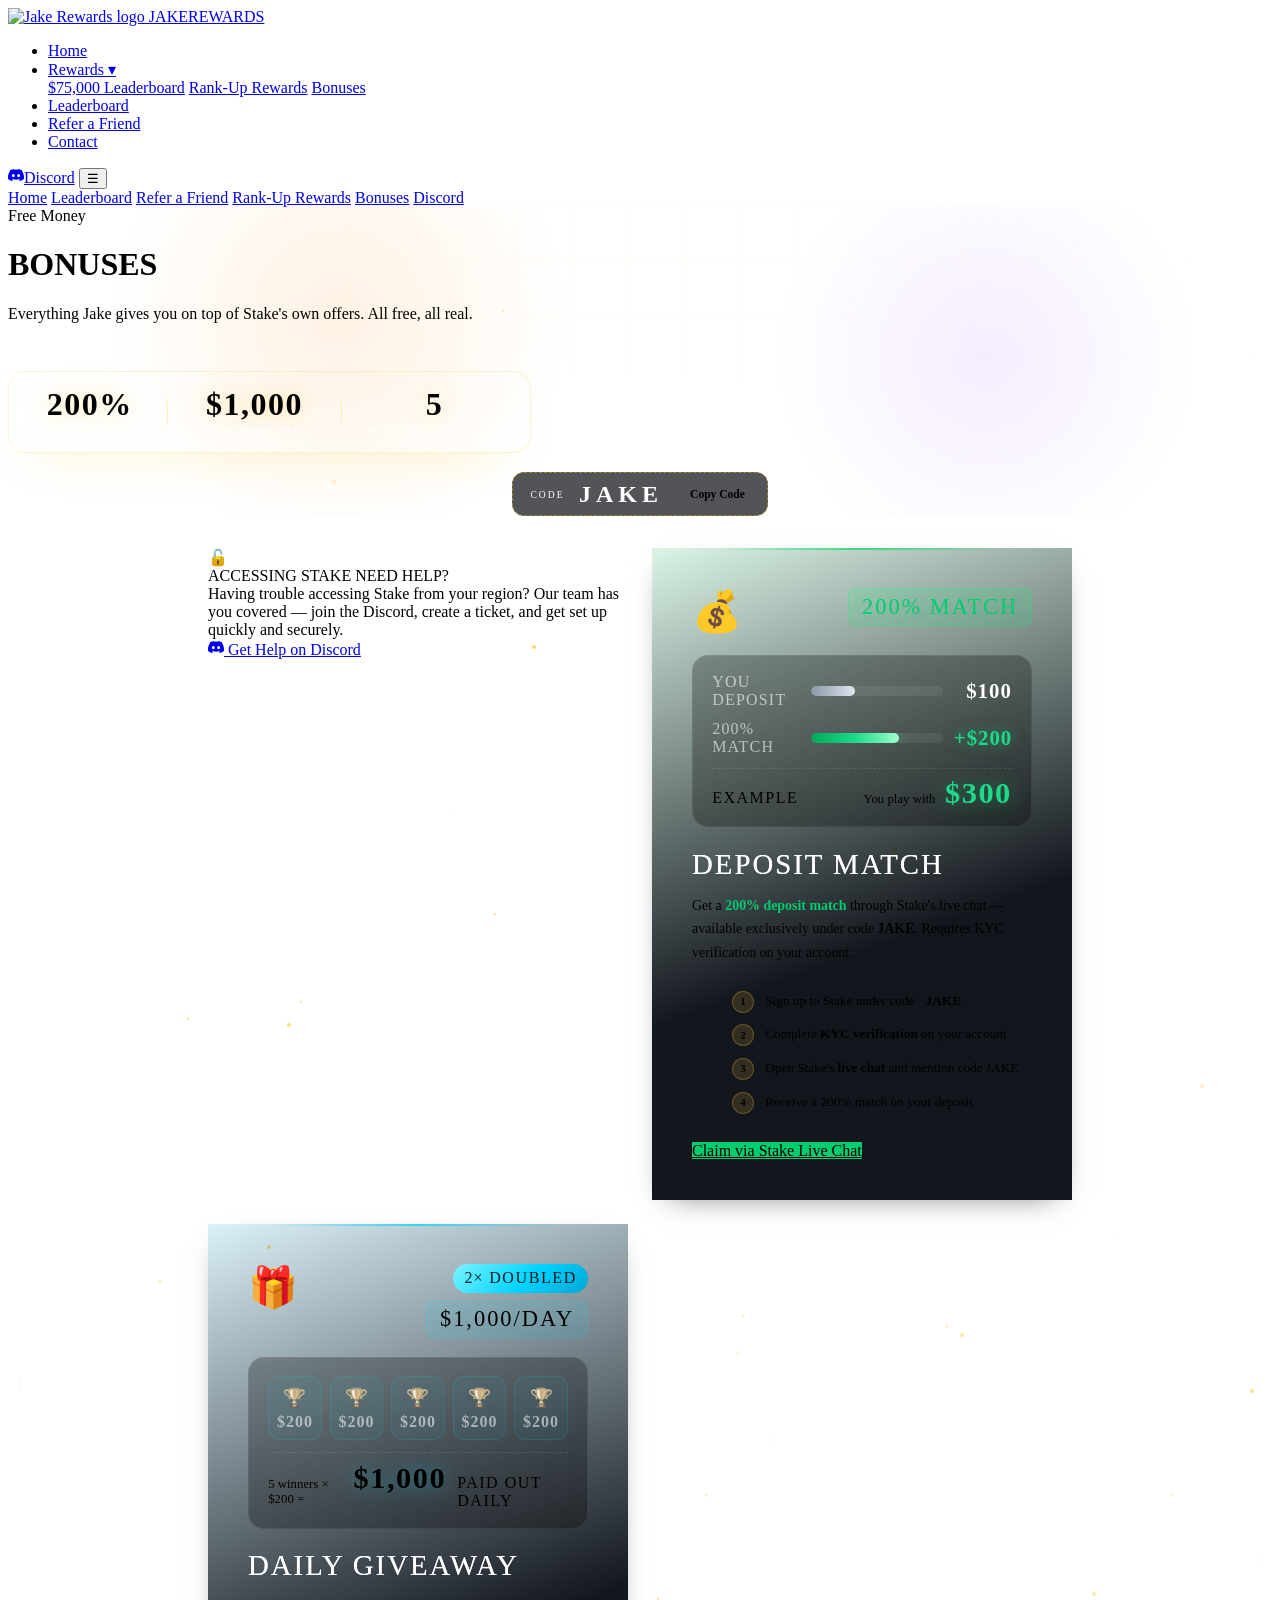
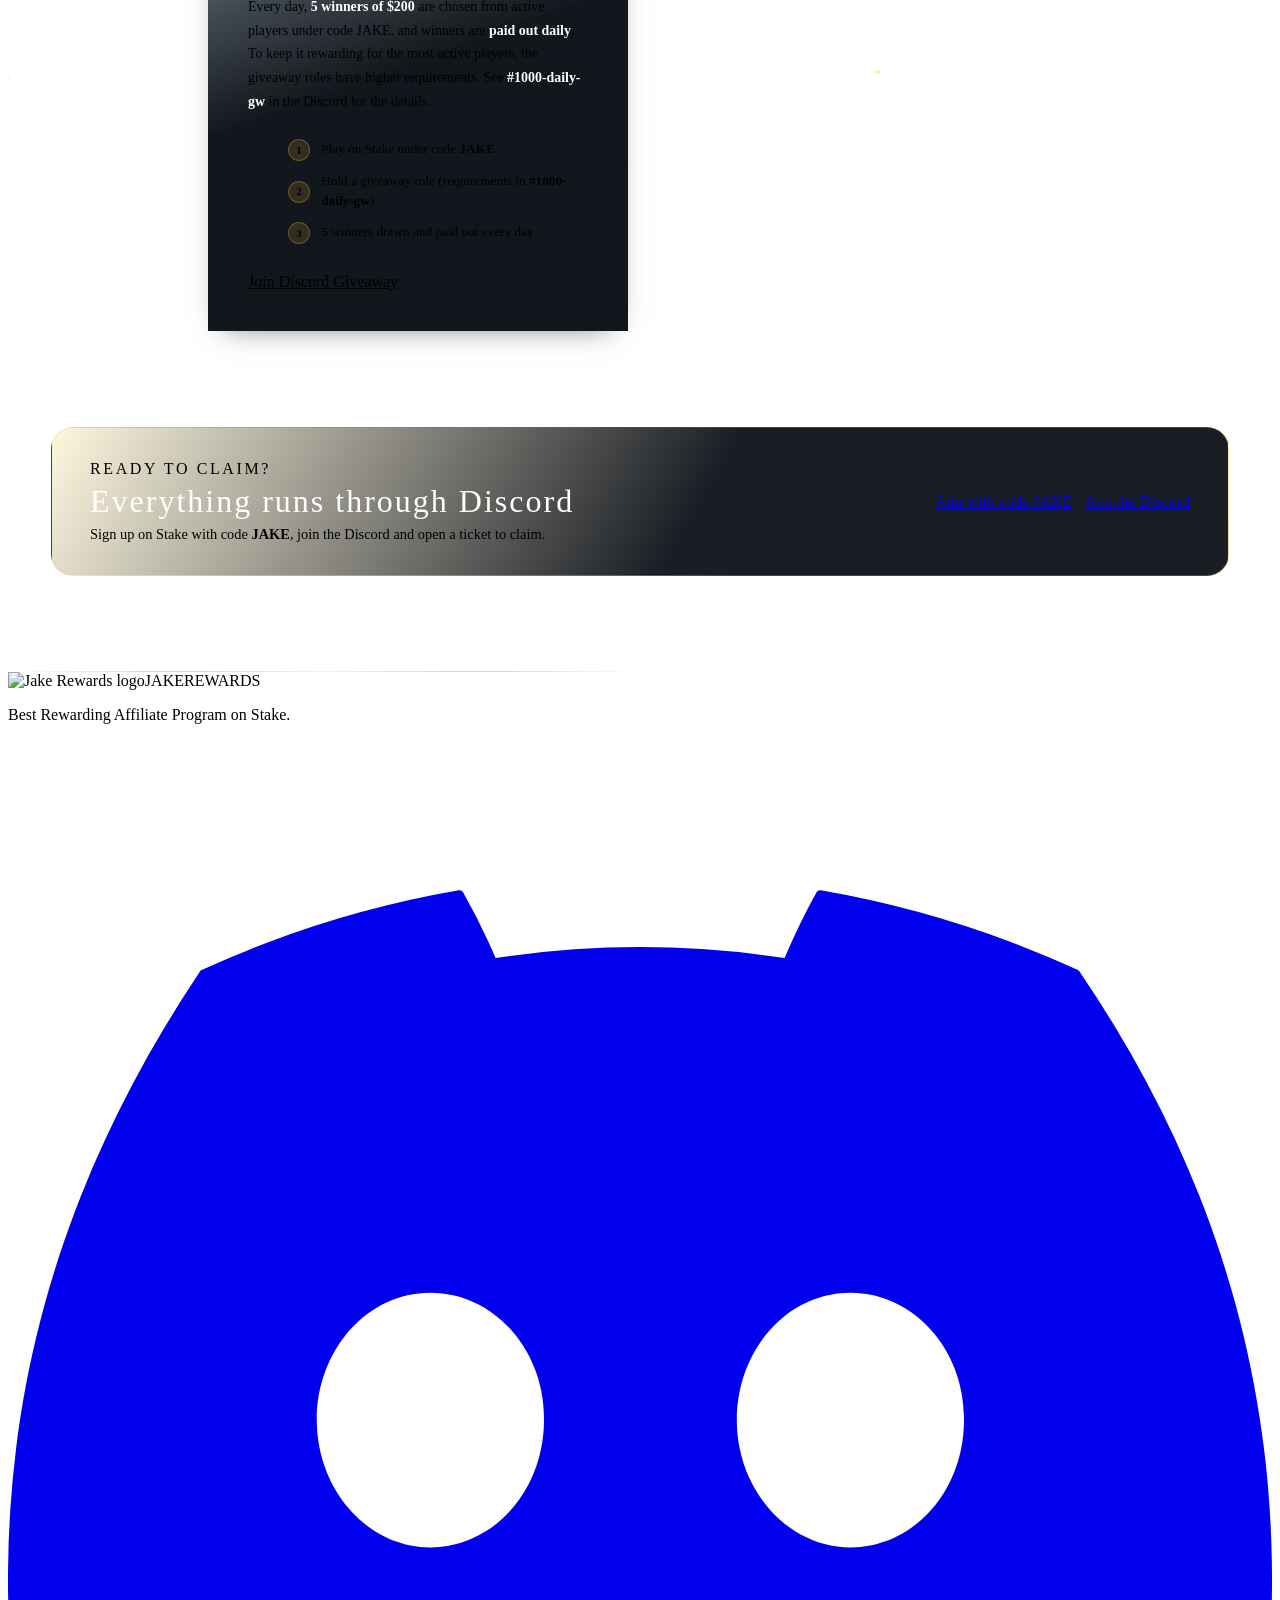
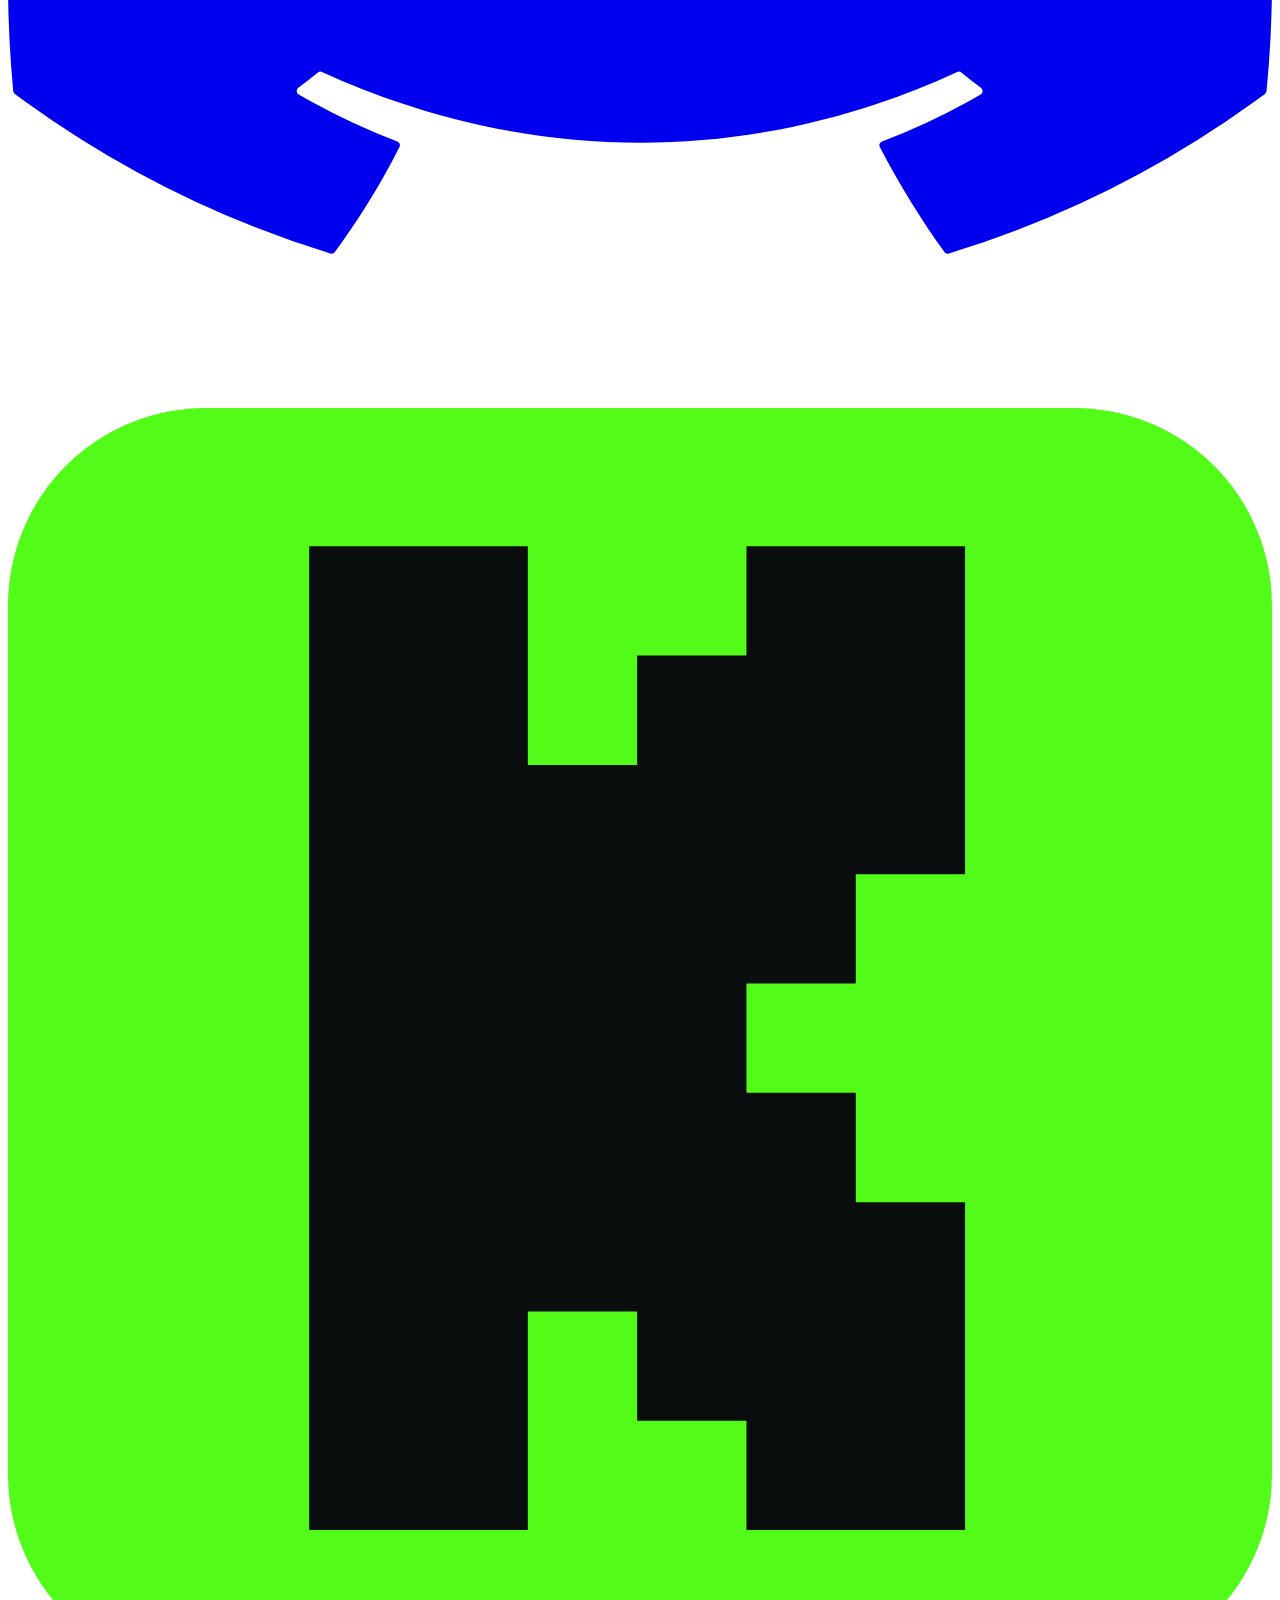
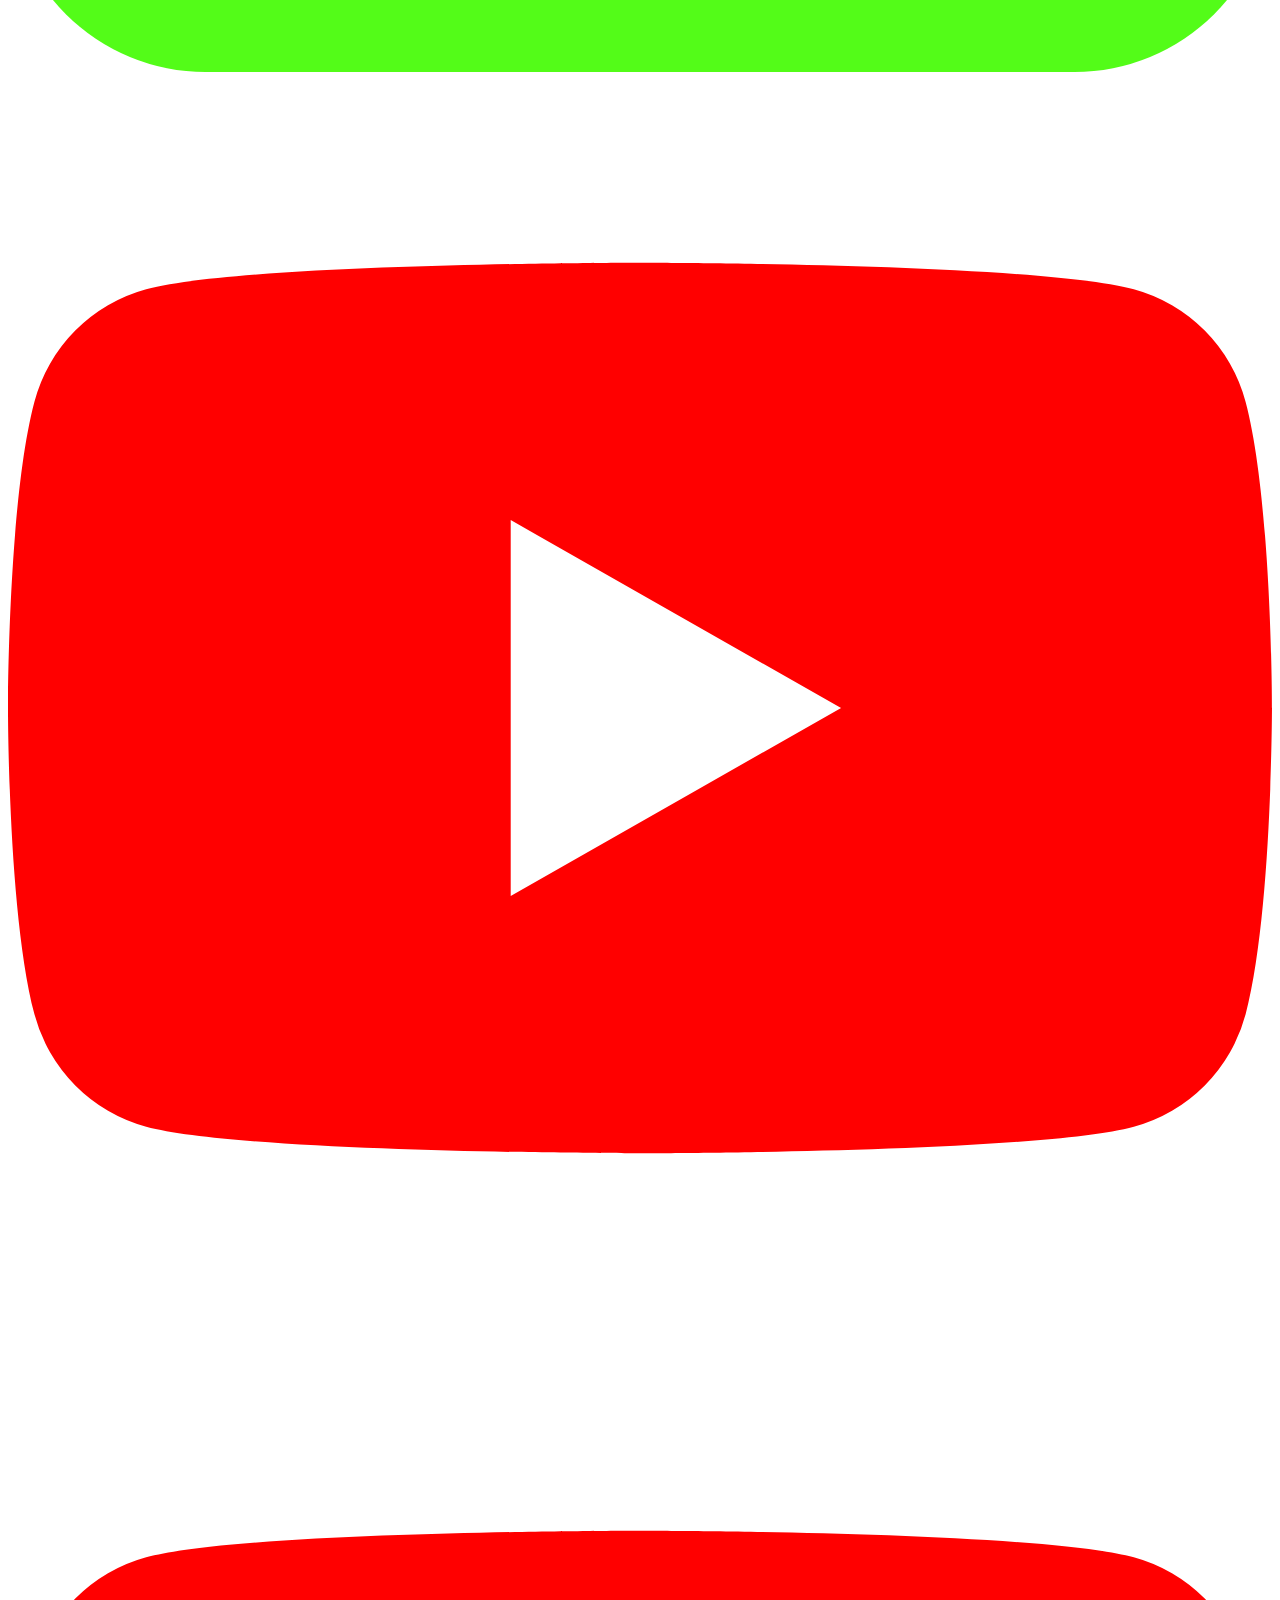
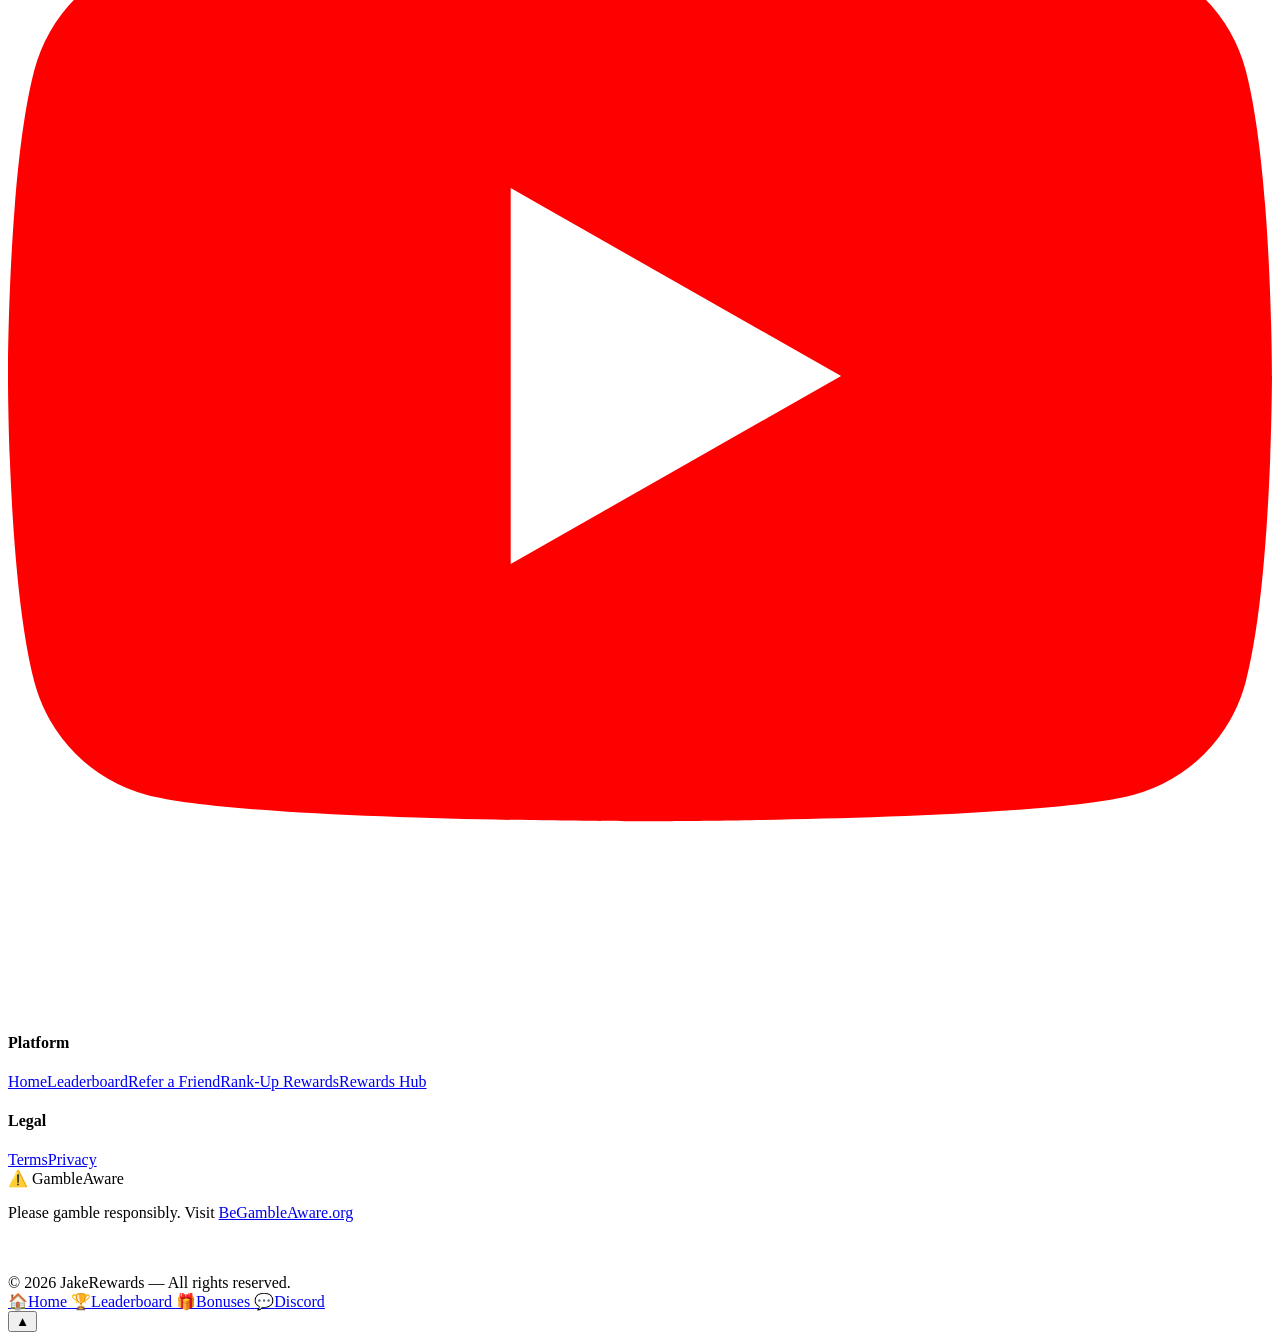
==== commit 9059a3b1: "Add files via upload" ====
--- a/bonuses.html
+++ b/bonuses.html
@@ -12,22 +12,22 @@
   <meta charset="UTF-8"/>
   <meta name="viewport" content="width=device-width, initial-scale=1.0"/>
   <title>Bonuses — JakeRewards</title>
-  <meta name="description" content="Enter the daily $500 giveaway, claim your 200% deposit match and get help accessing Stake. Use code JAKE."/>
+  <meta name="description" content="Enter the daily $1,000 giveaway, claim your 200% deposit match and get help accessing Stake. Use code JAKE."/>
   <meta property="og:title" content="Bonuses — JakeRewards"/>
-  <meta property="og:description" content="Enter the daily $500 giveaway and claim your 200% deposit match. Use code JAKE."/>
-  <meta property="og:image" content="https://sahil2603.github.io/Jake-Rewards-UpgradedV2/og-image.png?v=13"/>
+  <meta property="og:description" content="Enter the daily $1,000 giveaway and claim your 200% deposit match. Use code JAKE."/>
+  <meta property="og:image" content="https://sahil2603.github.io/Jake-Rewards-UpgradedV2/og-image.png?v=15"/>
   <meta property="og:image:width" content="1200"/>
   <meta property="og:image:height" content="630"/>
   <meta property="og:type" content="website"/>
   <meta property="og:url" content="https://jakerewards.com/"/>
   <meta name="twitter:card" content="summary_large_image"/>
   <meta name="twitter:title" content="Bonuses — JakeRewards"/>
-  <meta name="twitter:description" content="Enter the daily $500 giveaway and claim your 200% deposit match. Use code JAKE."/>
-  <meta name="twitter:image" content="https://sahil2603.github.io/Jake-Rewards-UpgradedV2/og-image.png?v=13"/>
+  <meta name="twitter:description" content="Enter the daily $1,000 giveaway and claim your 200% deposit match. Use code JAKE."/>
+  <meta name="twitter:image" content="https://sahil2603.github.io/Jake-Rewards-UpgradedV2/og-image.png?v=15"/>
   <link rel="preconnect" href="https://fonts.googleapis.com"/>
   <link href="https://fonts.googleapis.com/css2?family=Bebas+Neue&family=Syne:wght@400;600;700;800&family=DM+Sans:wght@300;400;500&display=swap" rel="stylesheet"/>
   <link rel="stylesheet" href="style.css"/>
-  <link rel="stylesheet" href="motion.css?v=7"/>
+  <link rel="stylesheet" href="motion.css?v=8"/>
   <style>
     .bonus-grid{display:grid;grid-template-columns:repeat(2,minmax(0,420px));justify-content:center;gap:1.5rem;max-width:1400px;margin:0 auto;padding:2rem 2.5rem 6rem;}
     .bonus-card{position:relative;background:var(--card);border:1px solid var(--border);border-radius:var(--radius);padding:2.5rem;opacity:0;transform:translateY(20px);transition:opacity .5s ease,transform .35s cubic-bezier(.2,.7,.2,1),box-shadow .35s ease,border-color .35s ease;box-shadow:0 1px 0 rgba(255,255,255,0.03) inset,0 10px 30px -18px rgba(0,0,0,0.7);}
@@ -102,6 +102,16 @@
   if(document.readyState==='loading') document.addEventListener('DOMContentLoaded',go); else go();
 })();
 </script>
+<style>
+/* October: "2x DOUBLED" ribbon on the daily giveaway card */
+.bn-badges{display:flex;align-items:center;gap:.5rem;flex-wrap:wrap;justify-content:flex-end}
+.bn-2x{display:inline-flex;align-items:baseline;gap:.35rem;padding:.32rem .7rem;border-radius:999px;font:400 1.05rem/1 var(--font-display);letter-spacing:1px;color:#001a22;background:linear-gradient(135deg,#7cf3ff,#00d4ff 55%,#00a6d6);box-shadow:0 0 0 0 rgba(0,212,255,.55);animation:bn2xPulse 2.4s ease-in-out infinite;position:relative;overflow:hidden}
+.bn-2x small{font:800 .58rem var(--font-head);letter-spacing:1.6px}
+.bn-2x::after{content:"";position:absolute;inset:0;background:linear-gradient(110deg,transparent 35%,rgba(255,255,255,.7) 50%,transparent 65%);translate:-120% 0;animation:bn2xShine 3.2s ease-in-out 1s infinite}
+@keyframes bn2xPulse{0%,100%{box-shadow:0 0 0 0 rgba(0,212,255,.5)}50%{box-shadow:0 0 0 8px rgba(0,212,255,0)}}
+@keyframes bn2xShine{0%{translate:-120% 0}55%,100%{translate:120% 0}}
+@media (prefers-reduced-motion:reduce){.bn-2x,.bn-2x::after{animation:none}}
+</style>
 </head>
 <body>
 <div id="jm-veil" aria-hidden="true"></div>
@@ -143,7 +153,7 @@
   <p>Everything Jake gives you on top of Stake's own offers. All free, all real.</p>
   <div class="pg-strip">
     <div class="pg-stat"><b>200%</b><span>Deposit match</span></div><i></i>
-    <div class="pg-stat"><b>$500</b><span>Given away daily</span></div><i></i>
+    <div class="pg-stat"><b>$1,000</b><span>Given away daily</span></div><i></i>
     <div class="pg-stat"><b>5</b><span>Winners every day</span></div>
   </div>
   <button type="button" class="pg-code" onclick="pgCopy(this)" aria-label="Copy code JAKE"><span class="pg-code-k">Code</span><b>JAKE</b><span class="pg-code-c">Copy Code</span></button>
@@ -202,20 +212,20 @@
     <div style="position:relative;z-index:1;">
     <div class="bonus-header">
       <div class="bonus-icon">🎁</div>
-      <div class="bonus-amount-badge">$500/DAY</div>
+      <div class="bn-badges"><div class="bn-2x" title="Up from $500/day">2× <small>DOUBLED</small></div><div class="bonus-amount-badge">$1,000/DAY</div></div>
     </div>
     <div class="bn-art bn-win" aria-hidden="true">
       <div class="bn-slots">
-        <div class="bn-slot" style="--k:0"><em>🏆</em><b>$100</b></div><div class="bn-slot" style="--k:1"><em>🏆</em><b>$100</b></div><div class="bn-slot" style="--k:2"><em>🏆</em><b>$100</b></div><div class="bn-slot" style="--k:3"><em>🏆</em><b>$100</b></div><div class="bn-slot" style="--k:4"><em>🏆</em><b>$100</b></div>
+        <div class="bn-slot" style="--k:0"><em>🏆</em><b>$200</b></div><div class="bn-slot" style="--k:1"><em>🏆</em><b>$200</b></div><div class="bn-slot" style="--k:2"><em>🏆</em><b>$200</b></div><div class="bn-slot" style="--k:3"><em>🏆</em><b>$200</b></div><div class="bn-slot" style="--k:4"><em>🏆</em><b>$200</b></div>
       </div>
-      <div class="bn-total"><span>5 winners × $100 =</span><b>$500</b><small>every day</small></div>
+      <div class="bn-total"><span>5 winners × $200 =</span><b>$1,000</b><small>paid out daily</small></div>
     </div>
     <div class="bonus-title">DAILY GIVEAWAY</div>
-    <div class="bonus-desc">Every day, <strong style="color:#fff">5 winners of $100</strong> are chosen from active players under code JAKE. The giveaway runs inside Discord — just stay active and you're in.</div>
+    <div class="bonus-desc">Every day, <strong style="color:#fff">5 winners of $200</strong> are chosen from active players under code JAKE, and winners are <strong style="color:#fff">paid out daily</strong>. To keep it rewarding for the most active players, the giveaway roles have higher requirements. See <strong style="color:#fff">#1000-daily-gw</strong> in the Discord for the details.</div>
     <ul class="bonus-steps">
-      <li><div class="step-num">1</div>Play on Stake under code <strong>JAKE</strong></li>
-      <li><div class="step-num">2</div>Stay active in the Discord community</li>
-      <li><div class="step-num">3</div>Winners are selected daily — check Discord for announcements</li>
+      <li><div class="step-num">1</div><span>Play on Stake under code <strong>JAKE</strong></span></li>
+      <li><div class="step-num">2</div><span>Hold a giveaway role (requirements in <strong>#1000-daily-gw</strong>)</span></li>
+      <li><div class="step-num">3</div>5 winners drawn and paid out every day</li>
     </ul>
     <a href="https://discord.com/invite/jakethedegen" target="_blank" class="btn-primary" style="background:var(--accent);color:#000;">Join Discord Giveaway</a>
     </div>
--- a/motion.css
+++ b/motion.css
@@ -219,3 +219,27 @@
   .pg-start-btns{width:100%}.pg-start-btns a{flex:1;justify-content:center}
 }
 @media (prefers-reduced-motion:reduce){.pg-start::before{animation:none}}
+
+/* ═══ VIP Transfer Program · coming soon (Rewards hub + Rank-Up page) ═══ */
+.vt-wrap{position:relative;z-index:1;max-width:1180px;margin:0 auto;padding:0 2.5rem 2.5rem}
+.vt-wrap.vt-in-section{max-width:1100px;padding:2rem 0 0}
+.vt-soon{position:relative;display:flex;align-items:center;gap:1.3rem;padding:1.4rem 1.6rem;border-radius:20px;overflow:hidden;background:linear-gradient(120deg,rgba(176,107,255,.12),rgba(252,194,0,.05) 50%,rgba(13,17,24,.96));border:1px dashed rgba(176,107,255,.45);transition:transform .35s cubic-bezier(.22,1,.36,1),box-shadow .35s,border-color .35s}
+.vt-soon:hover{transform:translateY(-4px);border-color:rgba(176,107,255,.75);box-shadow:0 22px 50px -22px rgba(176,107,255,.55)}
+.vt-sweep{position:absolute;inset:0;background:linear-gradient(110deg,transparent 35%,rgba(255,255,255,.07) 50%,transparent 65%);translate:-100% 0;animation:vtSweep 4.5s ease-in-out infinite;pointer-events:none}
+@keyframes vtSweep{0%{translate:-100% 0}60%,100%{translate:100% 0}}
+.vt-ico{position:relative;flex:none;width:58px;height:58px;border-radius:16px;display:grid;place-items:center;background:radial-gradient(circle at 35% 30%,rgba(176,107,255,.45),rgba(176,107,255,.1));border:1px solid rgba(176,107,255,.4)}
+.vt-ico em{font-style:normal;font-size:1.7rem;color:#e9d5ff;animation:vtSwap 3s ease-in-out infinite}
+.vt-ico i{position:absolute;right:-7px;bottom:-7px;font-style:normal;font-size:1rem;animation:vtLock 3s ease-in-out infinite;transform-origin:50% 20%}
+@keyframes vtSwap{0%,40%{transform:rotateY(0)}55%,100%{transform:rotateY(180deg)}}
+@keyframes vtLock{0%,80%,100%{transform:rotate(0)}85%{transform:rotate(-14deg)}90%{transform:rotate(12deg)}95%{transform:rotate(-6deg)}}
+.vt-copy{position:relative;flex:1;min-width:0}
+.vt-tag{display:inline-flex;align-items:center;gap:.45rem;font:800 .6rem var(--font-head);letter-spacing:2px;text-transform:uppercase;color:#d8b4fe;padding:.25rem .6rem;border-radius:99px;background:rgba(176,107,255,.12);border:1px solid rgba(176,107,255,.35)}
+.vt-tag i{width:7px;height:7px;border-radius:50%;background:#c084fc;animation:vtDot 1.6s ease-in-out infinite}
+@keyframes vtDot{0%,100%{box-shadow:0 0 0 0 rgba(192,132,252,.6)}50%{box-shadow:0 0 0 6px rgba(192,132,252,0)}}
+.vt-copy b{display:block;margin:.45rem 0 .2rem;font:400 1.7rem/1.05 var(--font-display);letter-spacing:2px;color:#fff}
+.vt-copy p{margin:0;font-size:.88rem;color:var(--muted)}
+.vt-cta{position:relative;flex:none;display:inline-flex;align-items:center;gap:.5rem;padding:.75rem 1.2rem;border-radius:12px;font:700 .85rem var(--font-head);color:#fff;text-decoration:none;background:rgba(176,107,255,.18);border:1px solid rgba(176,107,255,.45);transition:background .25s,transform .25s}
+.vt-cta:hover{background:rgba(176,107,255,.32);transform:translateY(-2px)}
+.vt-cta span{transition:transform .25s}.vt-cta:hover span{transform:translateX(4px)}
+@media (max-width:700px){.vt-wrap{padding:0 1rem 2rem}.vt-wrap.vt-in-section{padding:1.5rem 0 0}.vt-soon{flex-direction:column;text-align:center;padding:1.4rem 1.2rem}.vt-cta{width:100%;justify-content:center}}
+@media (prefers-reduced-motion:reduce){.vt-sweep,.vt-ico em,.vt-ico i,.vt-tag i{animation:none}}
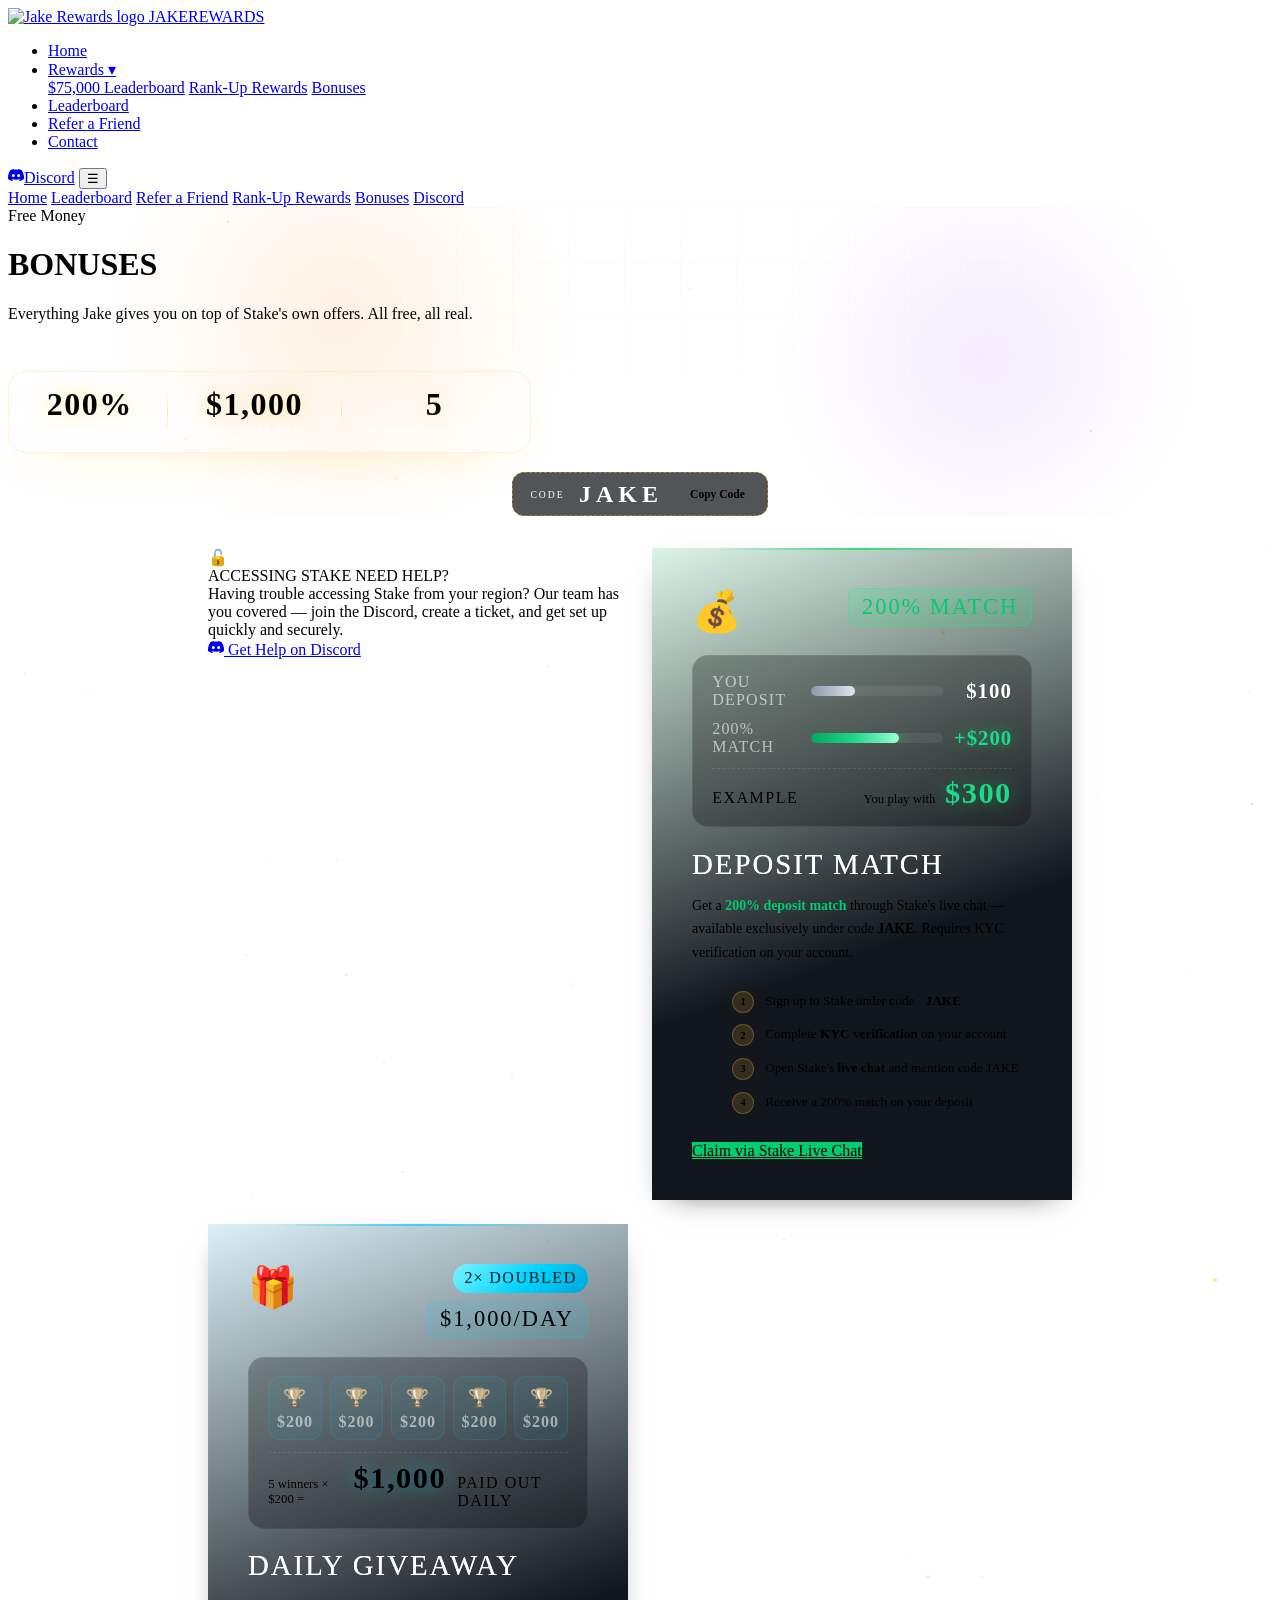
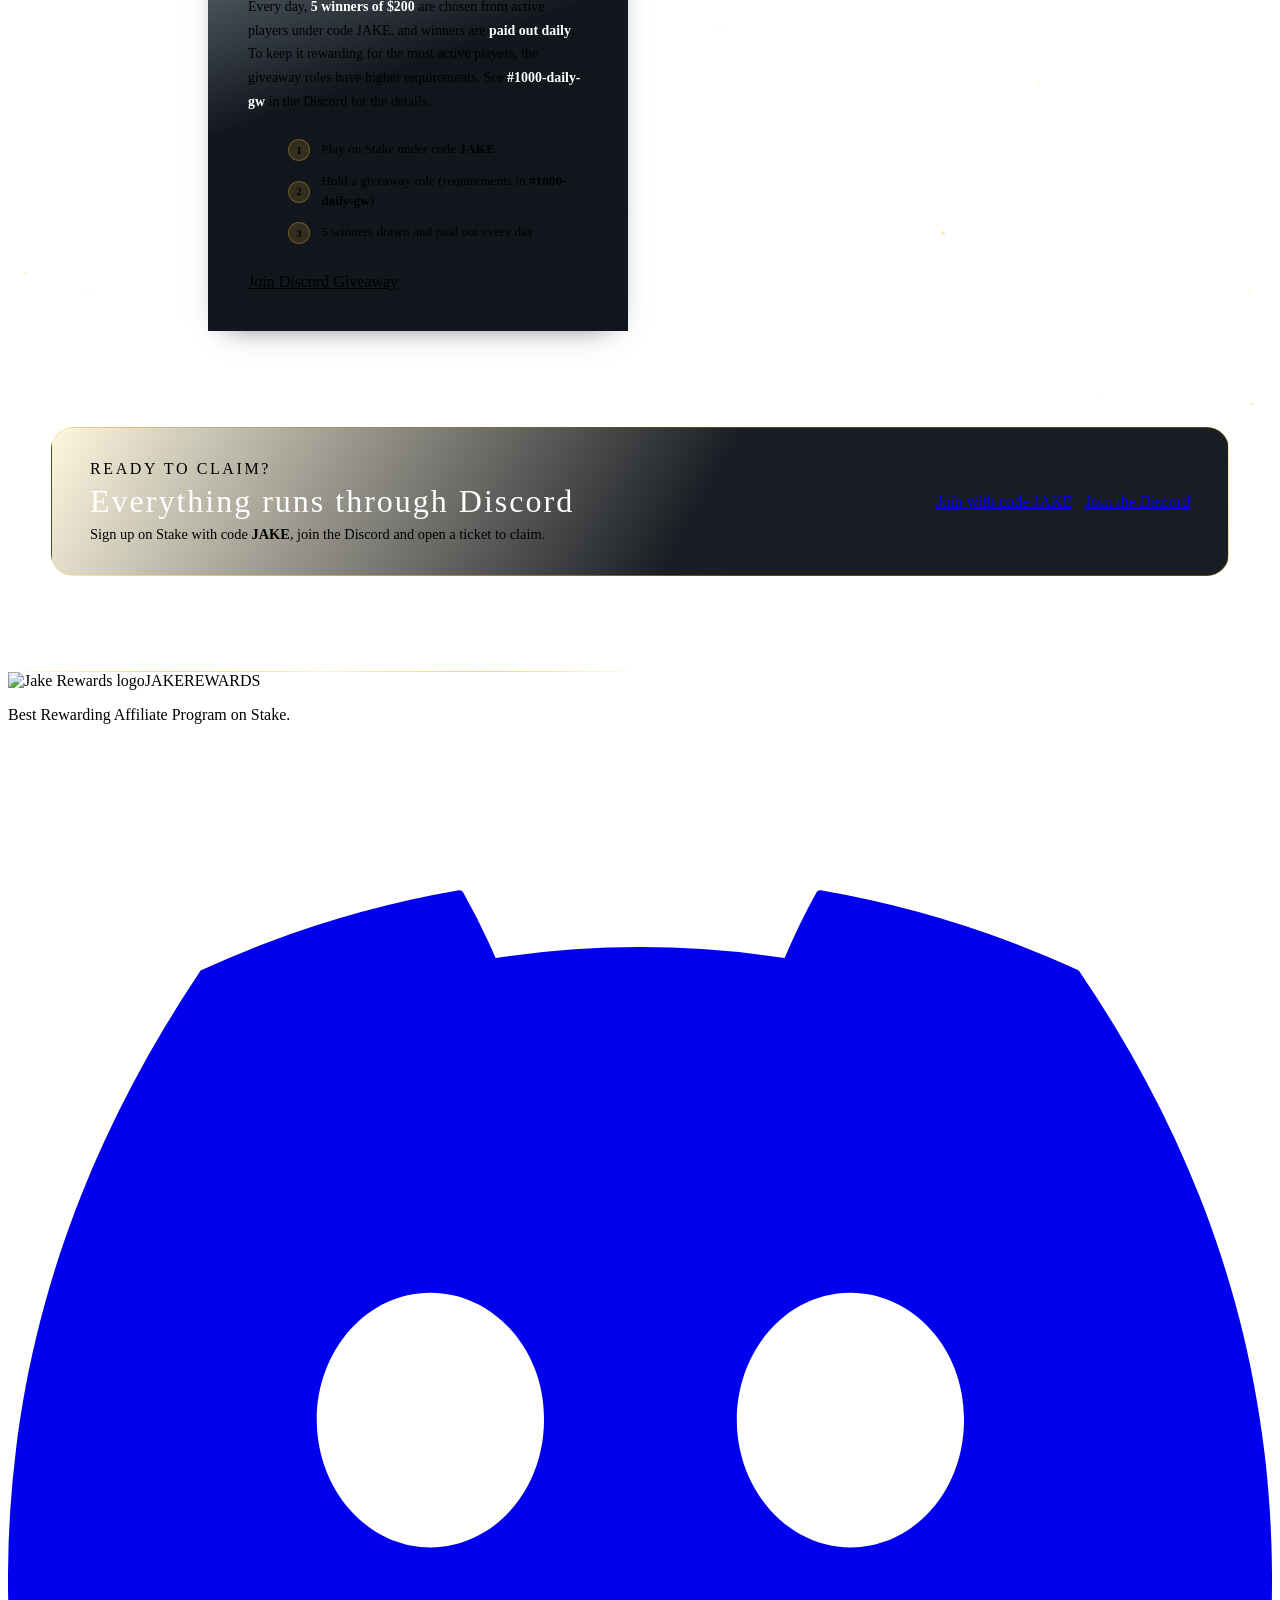
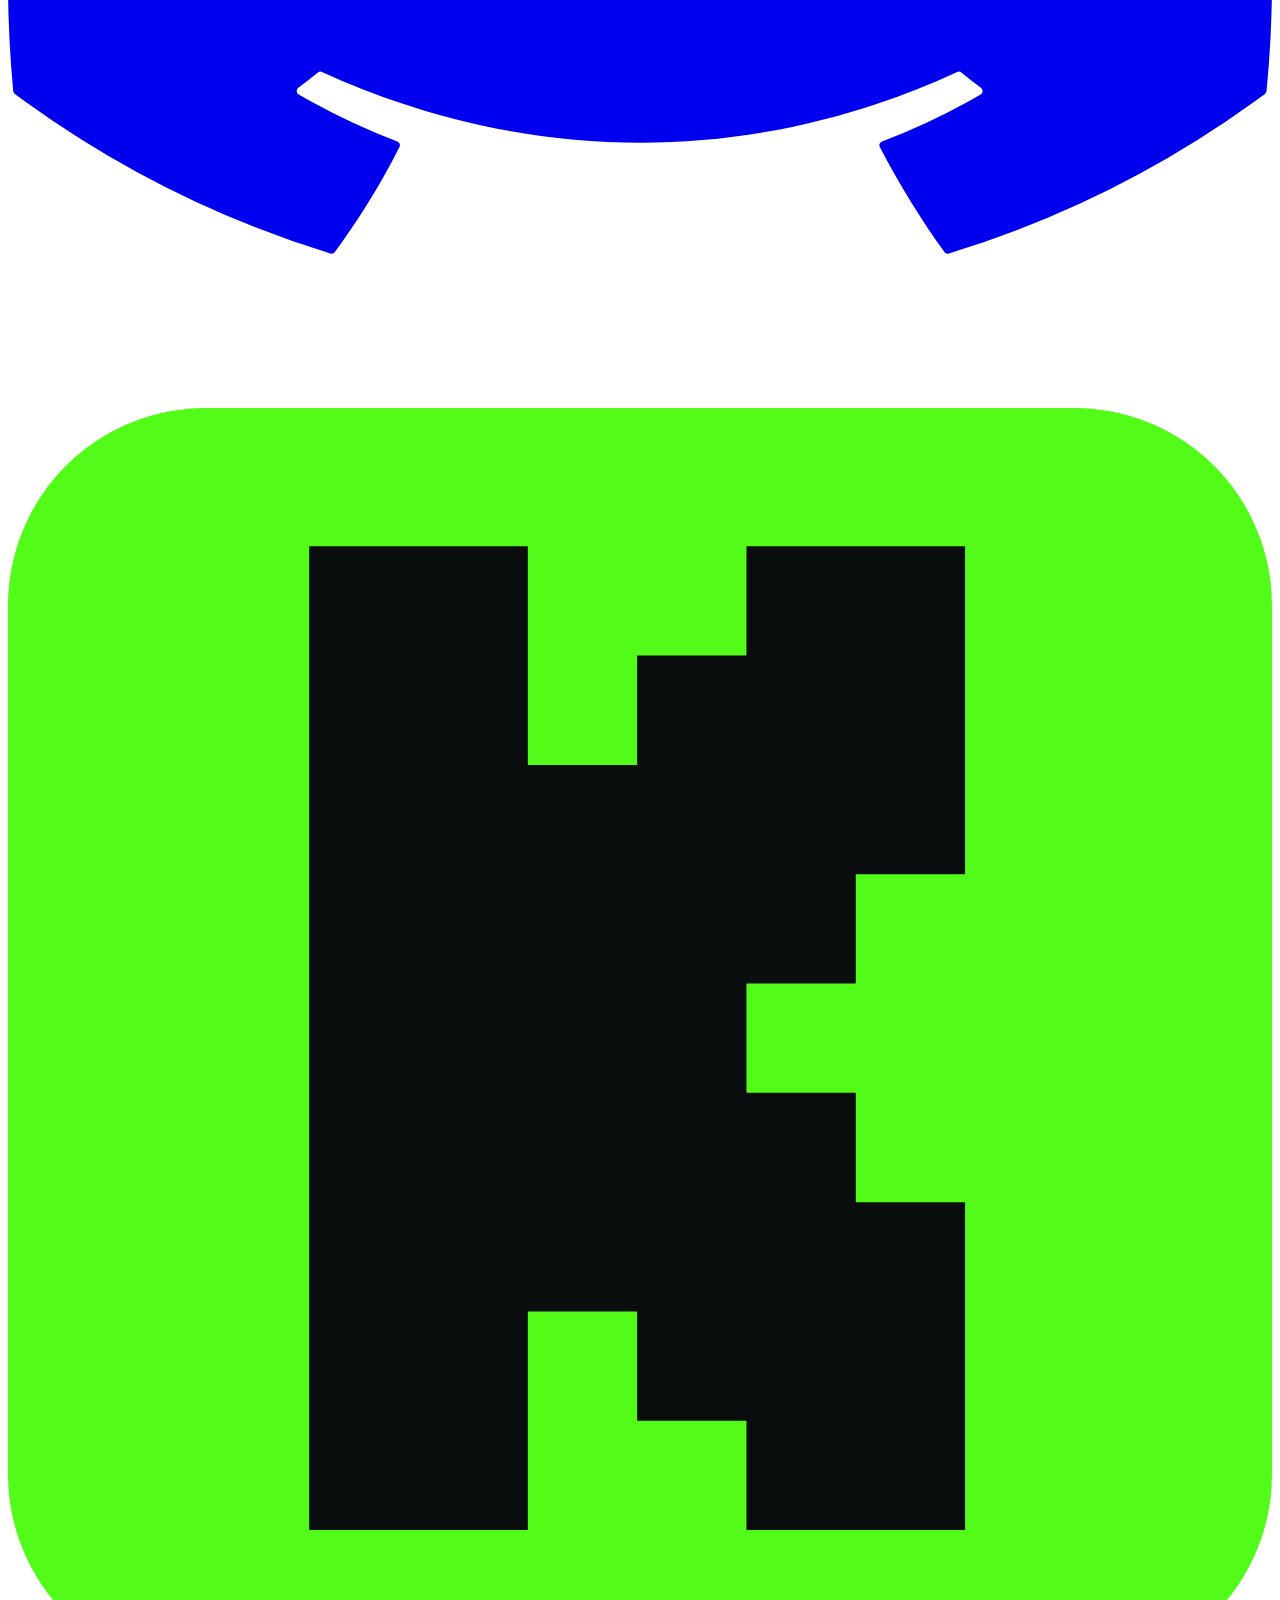
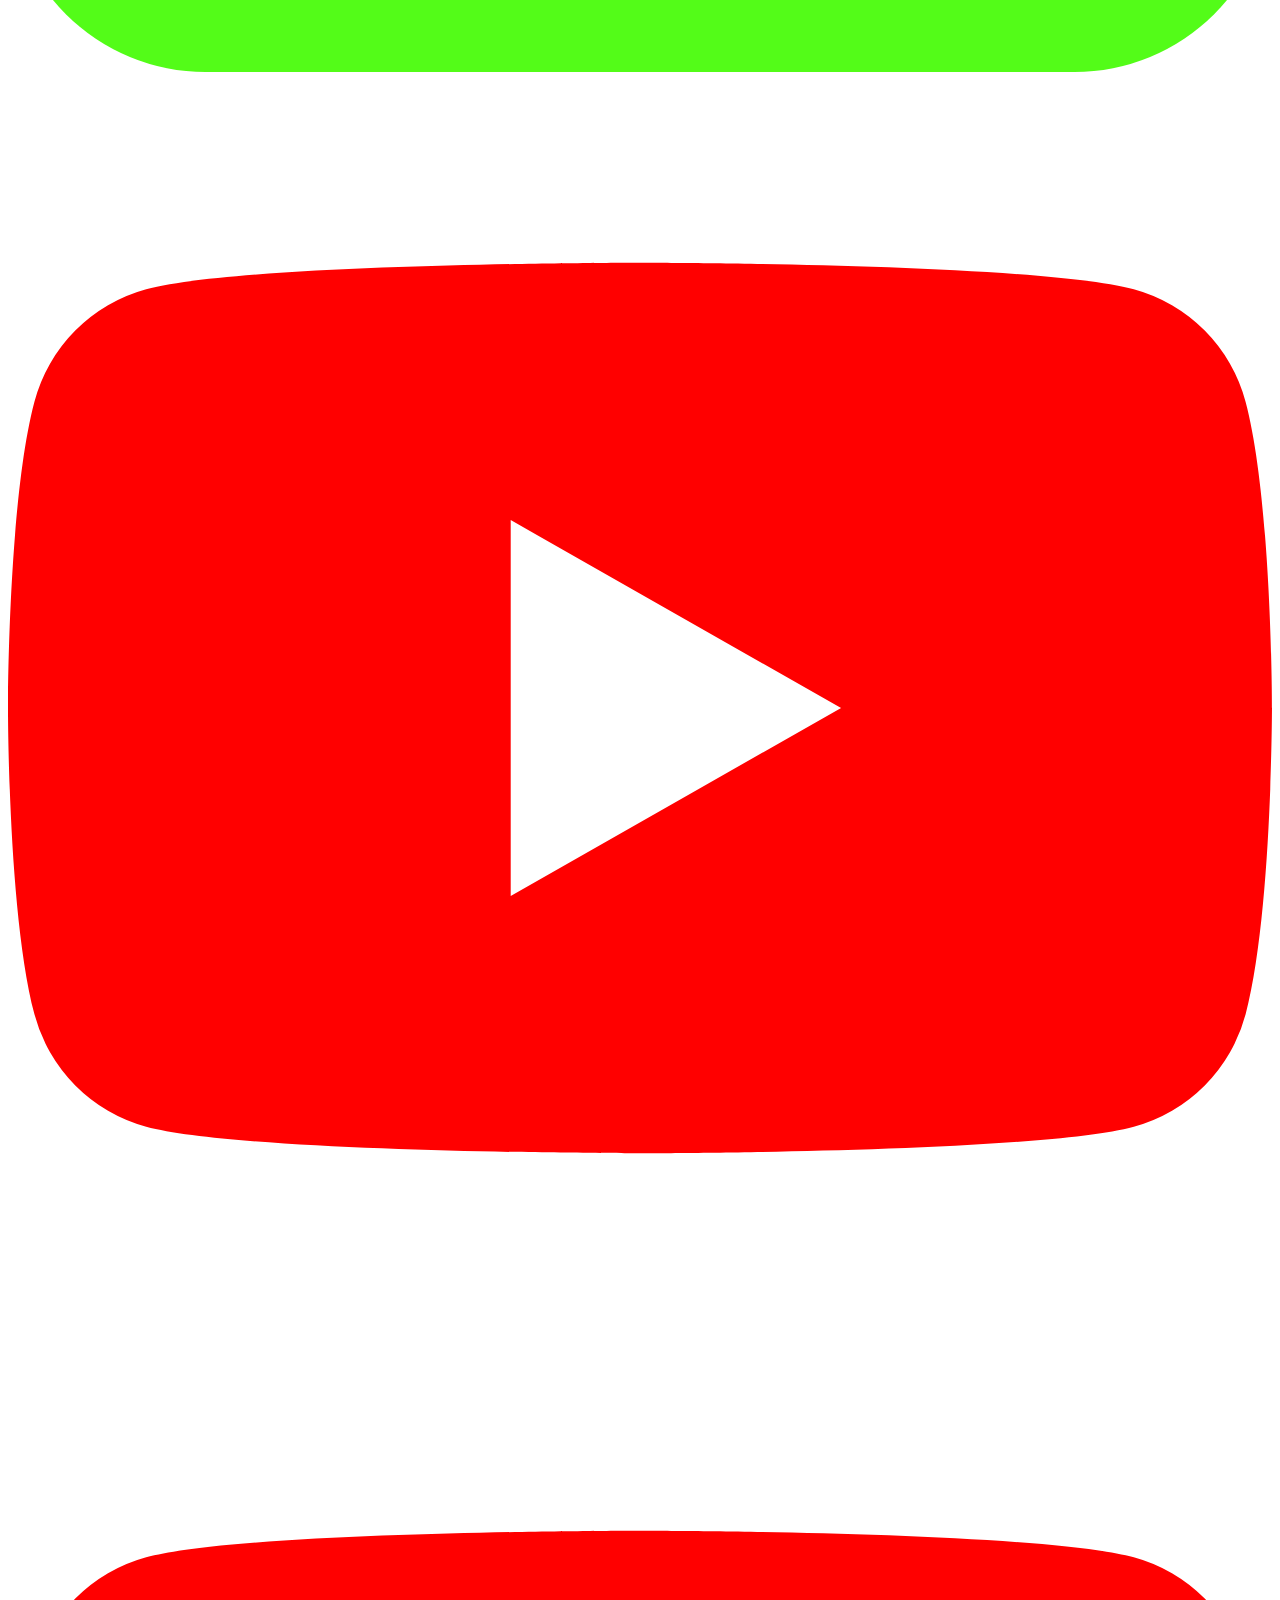
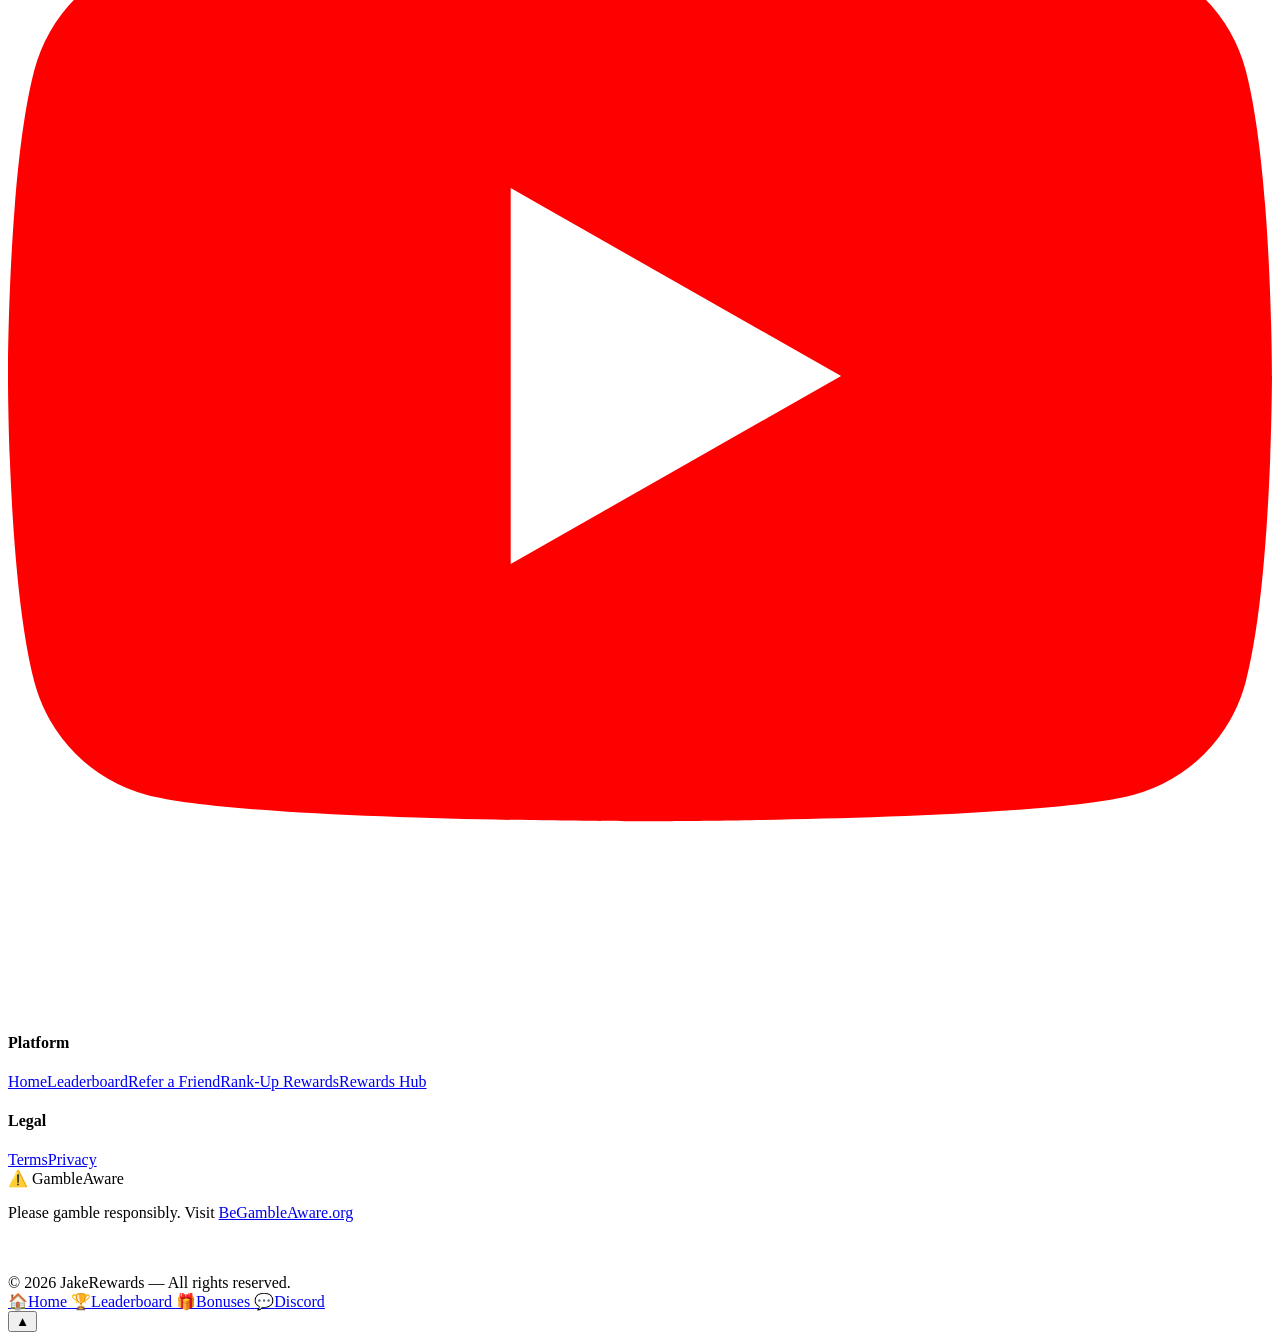
==== commit f1b22fd9: "Add files via upload" ====
--- a/bonuses.html
+++ b/bonuses.html
@@ -27,7 +27,7 @@
   <link rel="preconnect" href="https://fonts.googleapis.com"/>
   <link href="https://fonts.googleapis.com/css2?family=Bebas+Neue&family=Syne:wght@400;600;700;800&family=DM+Sans:wght@300;400;500&display=swap" rel="stylesheet"/>
   <link rel="stylesheet" href="style.css"/>
-  <link rel="stylesheet" href="motion.css?v=8"/>
+  <link rel="stylesheet" href="motion.css?v=9"/>
   <style>
     .bonus-grid{display:grid;grid-template-columns:repeat(2,minmax(0,420px));justify-content:center;gap:1.5rem;max-width:1400px;margin:0 auto;padding:2rem 2.5rem 6rem;}
     .bonus-card{position:relative;background:var(--card);border:1px solid var(--border);border-radius:var(--radius);padding:2.5rem;opacity:0;transform:translateY(20px);transition:opacity .5s ease,transform .35s cubic-bezier(.2,.7,.2,1),box-shadow .35s ease,border-color .35s ease;box-shadow:0 1px 0 rgba(255,255,255,0.03) inset,0 10px 30px -18px rgba(0,0,0,0.7);}
@@ -432,6 +432,6 @@
   }
 })();
 </script>
-<script src="motion.js?v=7"></script>
+<script src="motion.js?v=9"></script>
 </body>
 </html>
--- a/motion.css
+++ b/motion.css
@@ -243,3 +243,9 @@
 .vt-cta span{transition:transform .25s}.vt-cta:hover span{transform:translateX(4px)}
 @media (max-width:700px){.vt-wrap{padding:0 1rem 2rem}.vt-wrap.vt-in-section{padding:1.5rem 0 0}.vt-soon{flex-direction:column;text-align:center;padding:1.4rem 1.2rem}.vt-cta{width:100%;justify-content:center}}
 @media (prefers-reduced-motion:reduce){.vt-sweep,.vt-ico em,.vt-ico i,.vt-tag i{animation:none}}
+
+/* paused while off-screen (set by motion.js) */
+.jm-pz,.jm-pz *,.jm-pz *::before,.jm-pz *::after,.jm-pz::before,.jm-pz::after{animation-play-state:paused!important}
+
+/* small phones: page titles like "$75,000 LEADERBOARD" were wider than the screen */
+@media (max-width:480px){.page-hero h1{font-size:clamp(1.8rem,9vw,2.5rem);letter-spacing:1.5px;overflow-wrap:anywhere}}
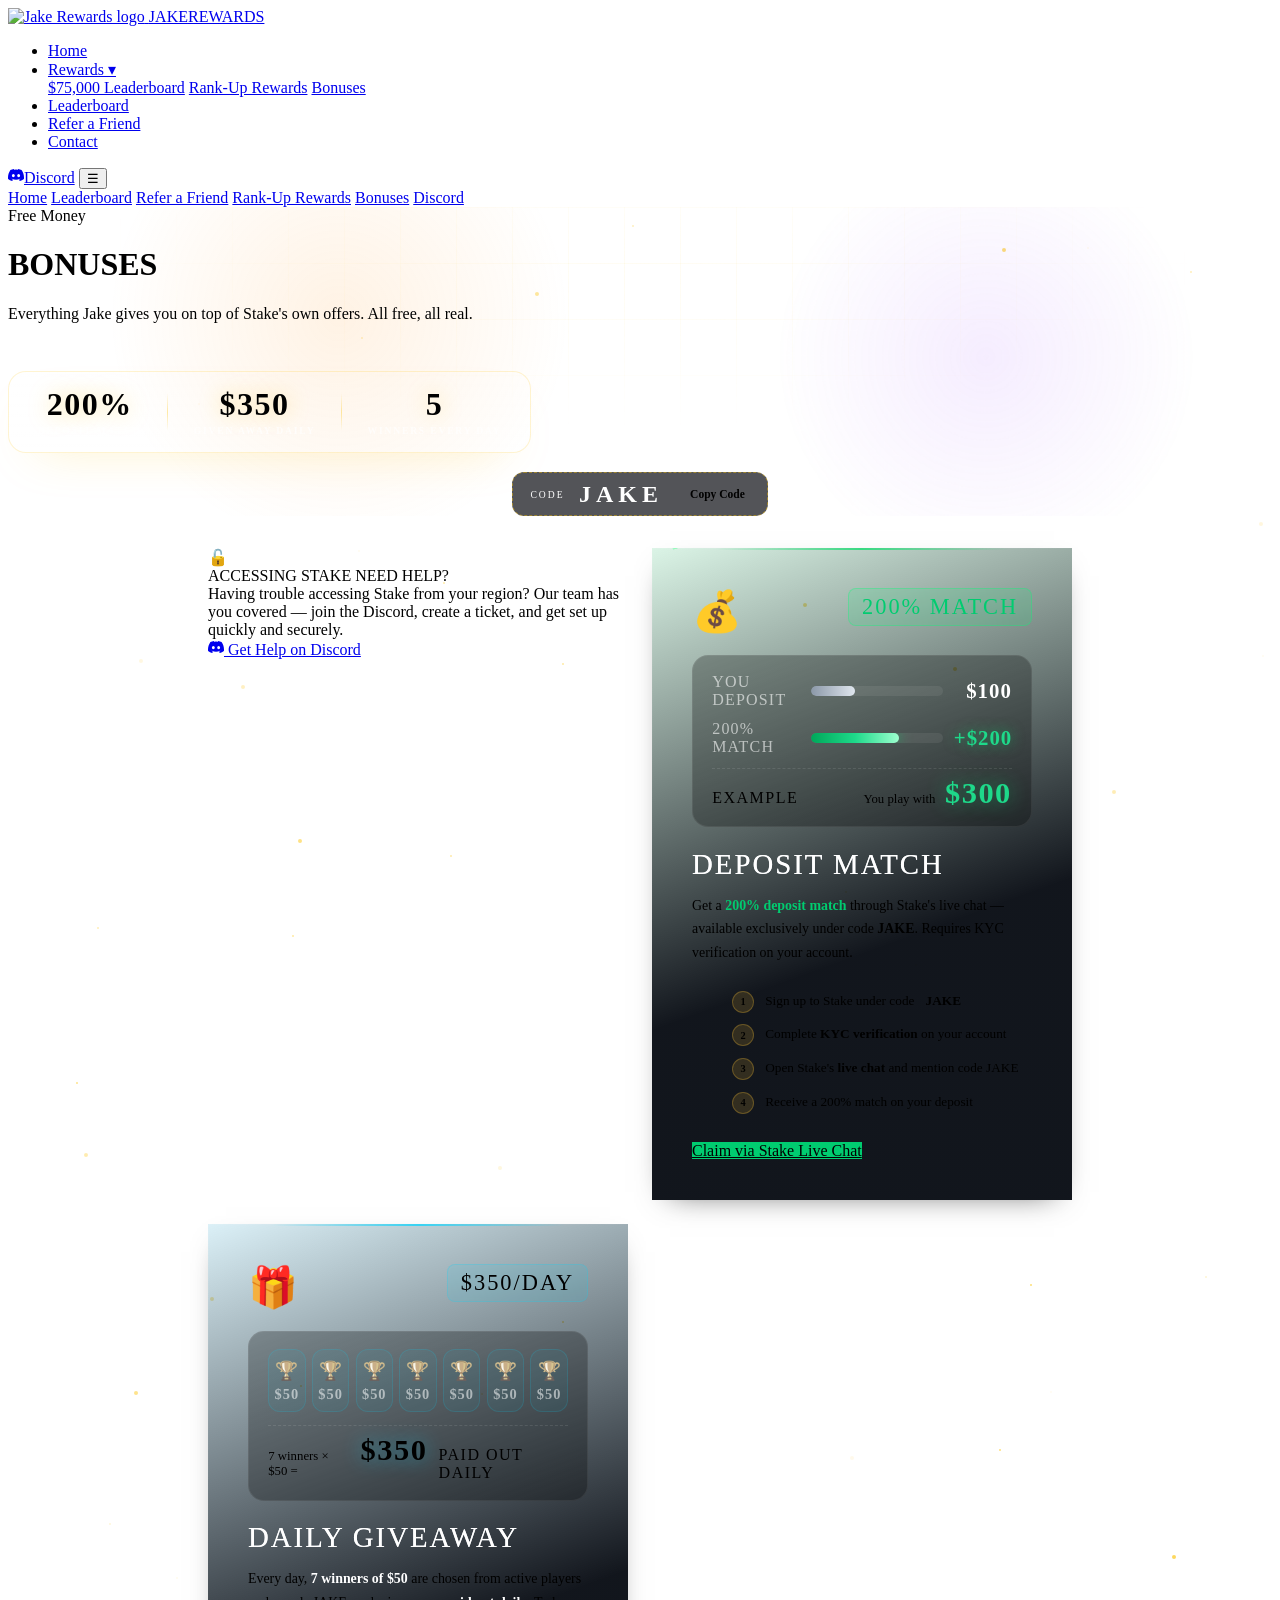
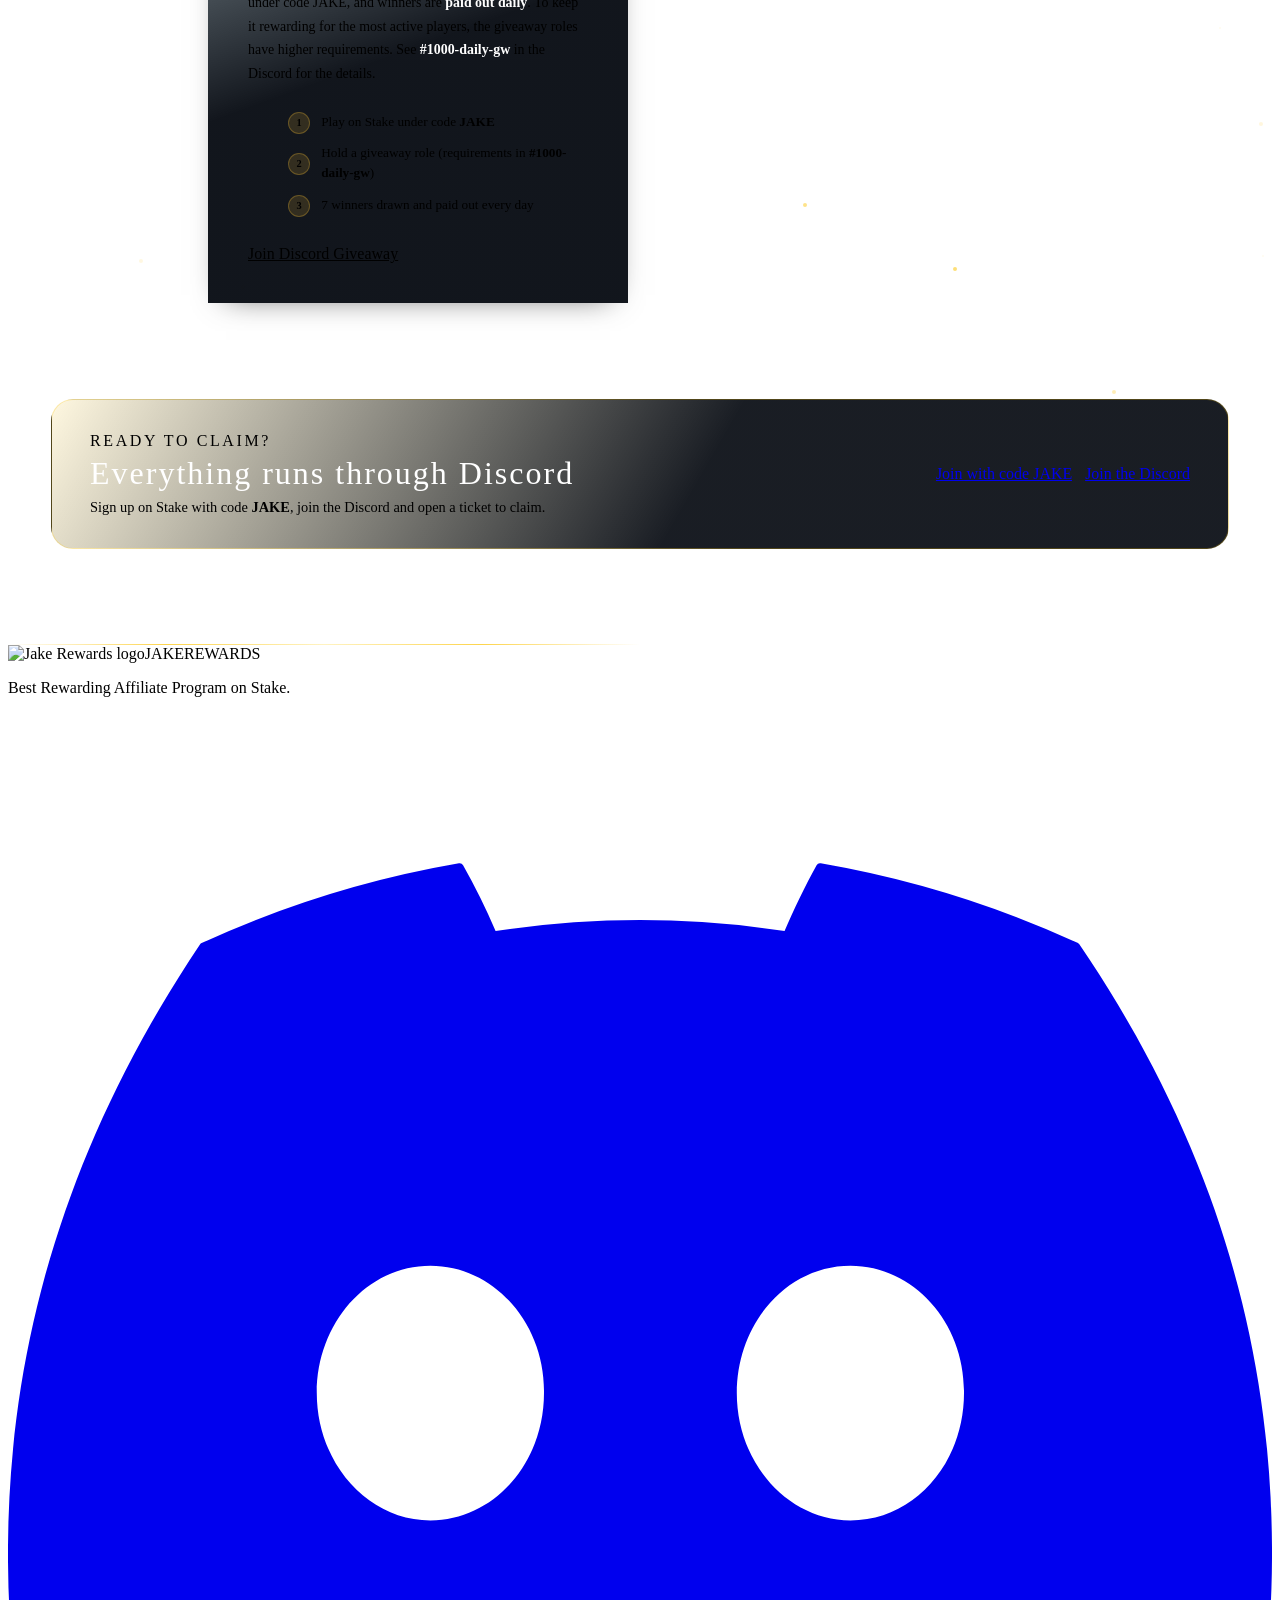
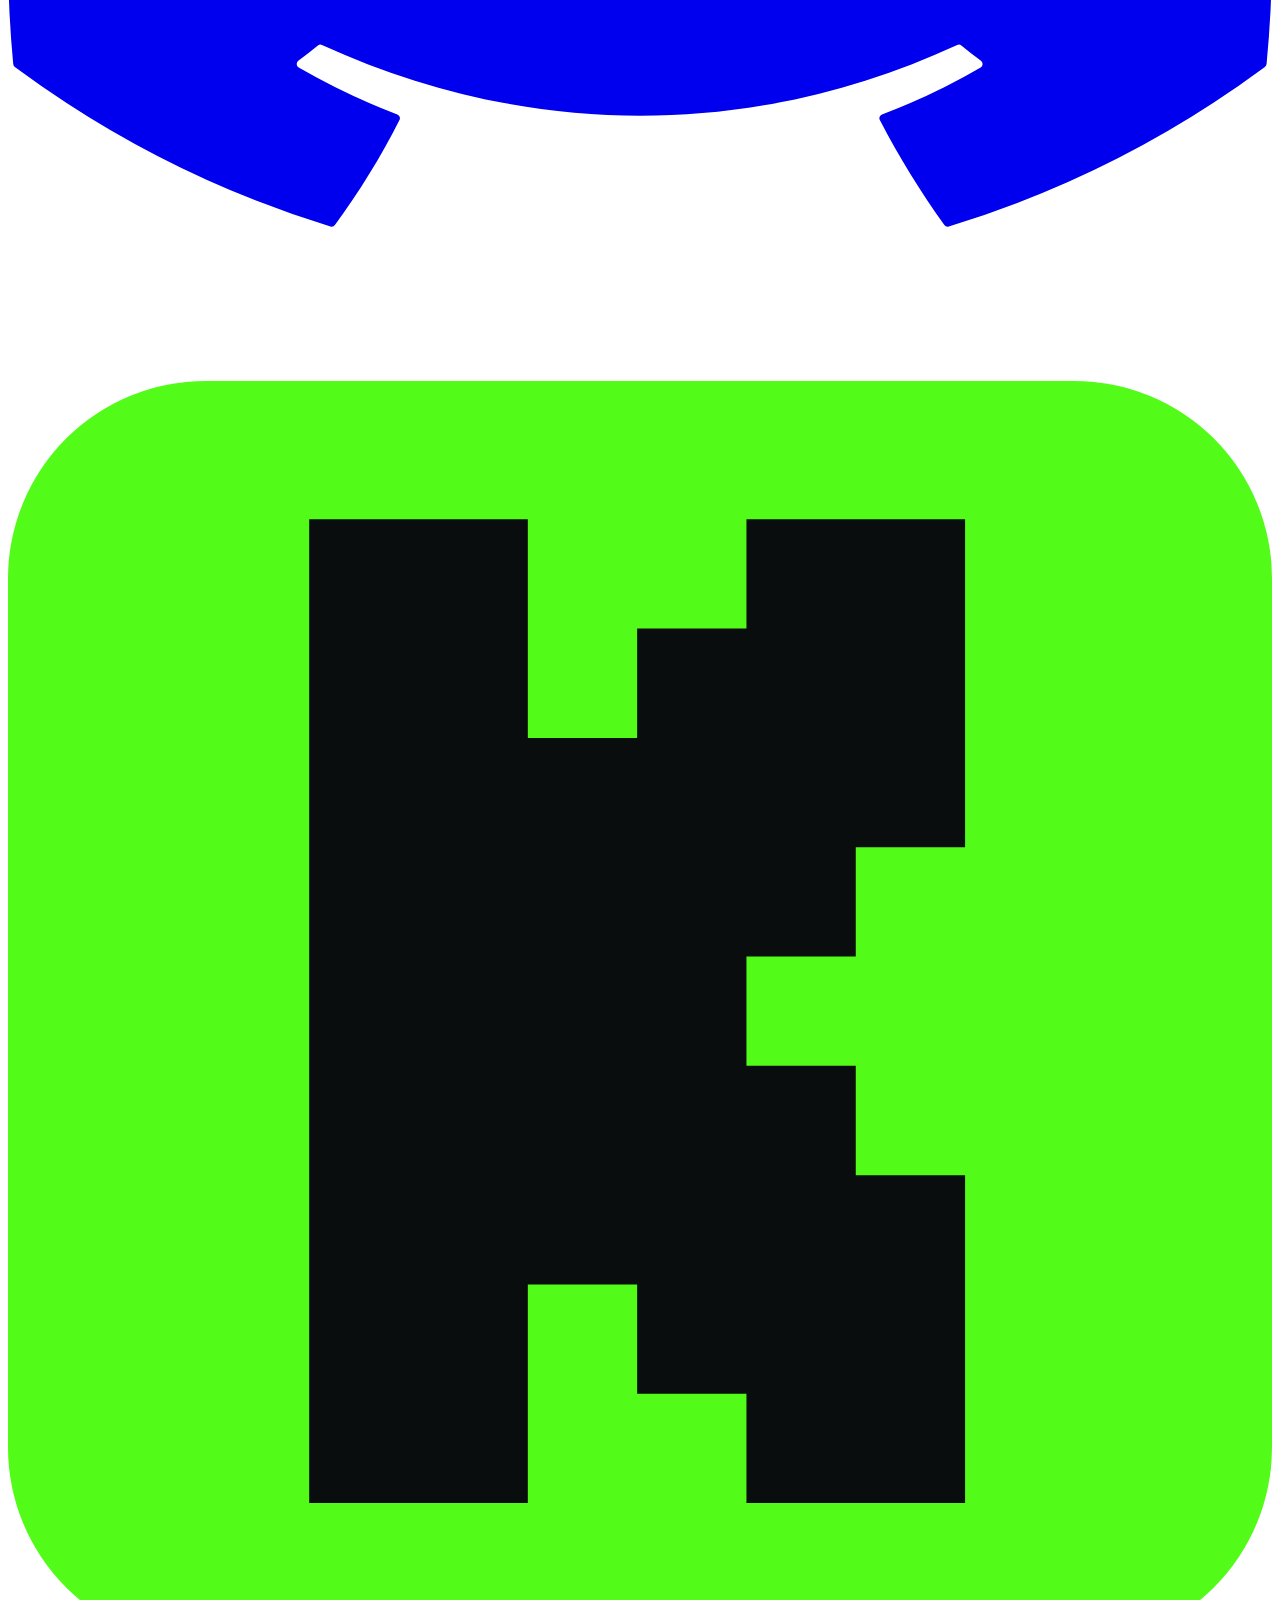
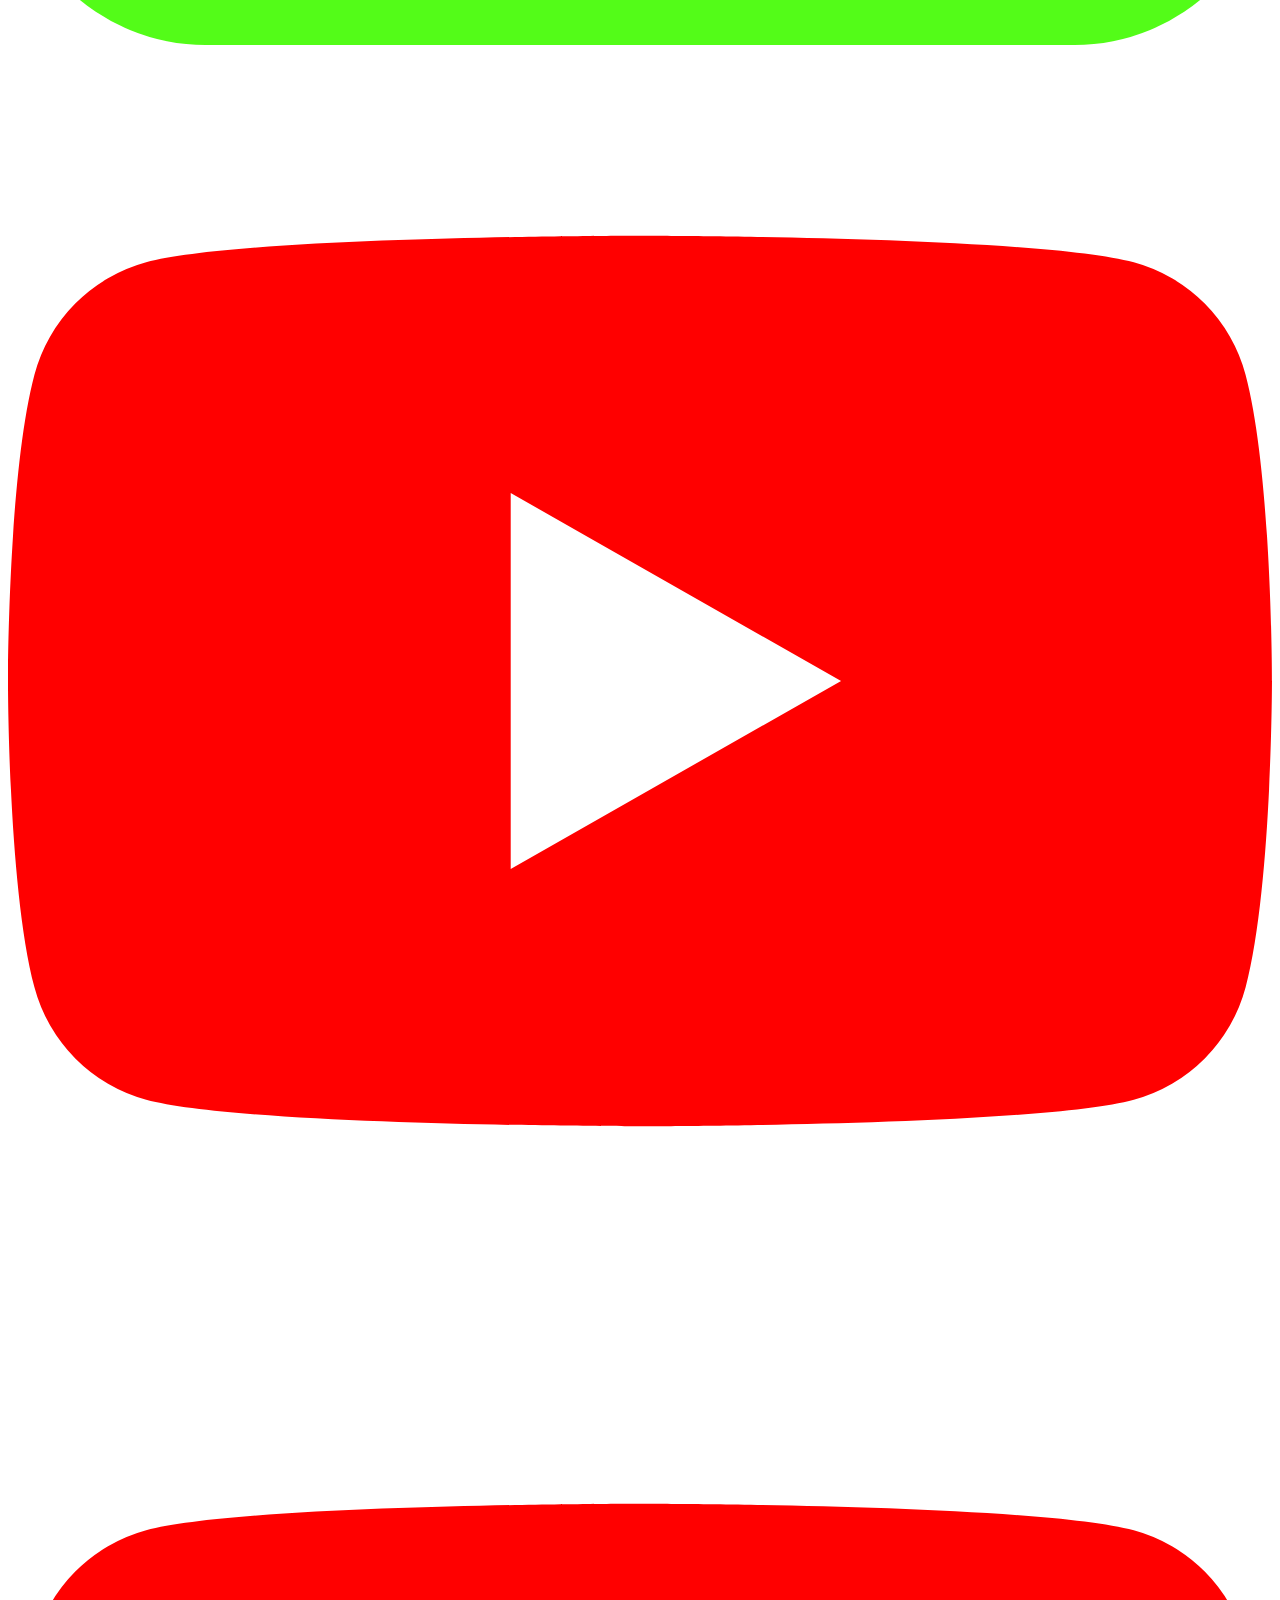
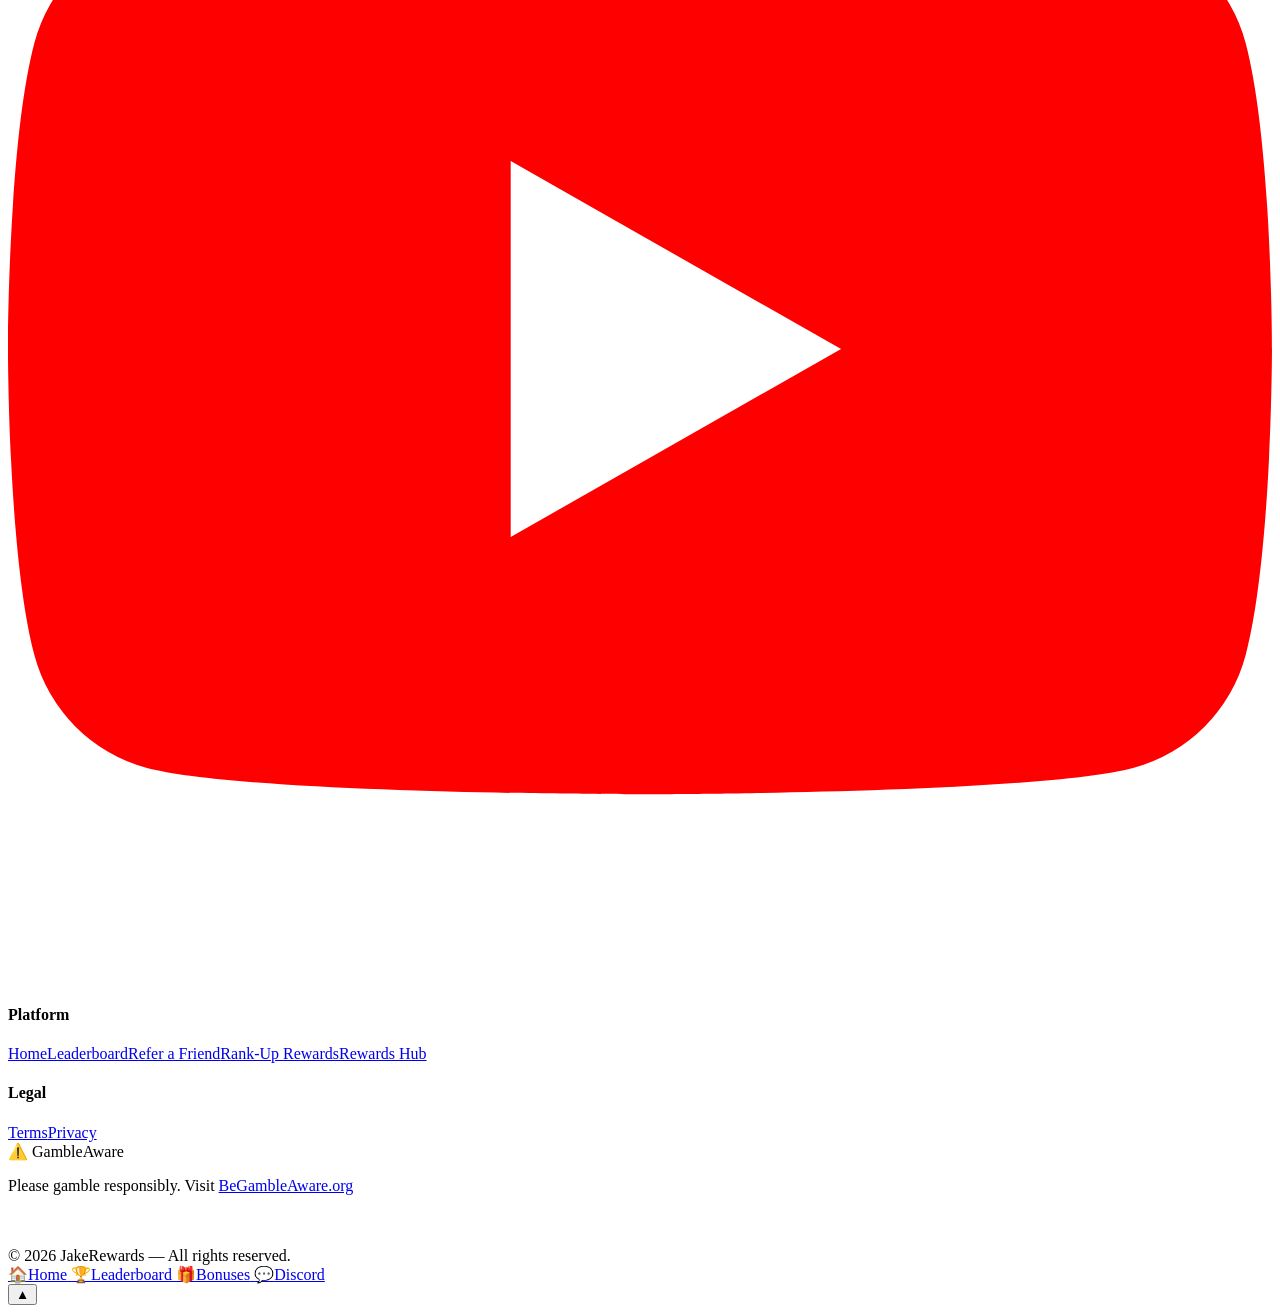
==== commit 466d9e35: "Add files via upload" ====
--- a/bonuses.html
+++ b/bonuses.html
@@ -12,22 +12,22 @@
   <meta charset="UTF-8"/>
   <meta name="viewport" content="width=device-width, initial-scale=1.0"/>
   <title>Bonuses — JakeRewards</title>
-  <meta name="description" content="Enter the daily $1,000 giveaway, claim your 200% deposit match and get help accessing Stake. Use code JAKE."/>
+  <meta name="description" content="Enter the daily $350 giveaway, claim your 200% deposit match and get help accessing Stake. Use code JAKE."/>
   <meta property="og:title" content="Bonuses — JakeRewards"/>
-  <meta property="og:description" content="Enter the daily $1,000 giveaway and claim your 200% deposit match. Use code JAKE."/>
-  <meta property="og:image" content="https://sahil2603.github.io/Jake-Rewards-UpgradedV2/og-image.png?v=15"/>
+  <meta property="og:description" content="Enter the daily $350 giveaway and claim your 200% deposit match. Use code JAKE."/>
+  <meta property="og:image" content="https://jakerewards.com/og-image.png?v=17"/>
   <meta property="og:image:width" content="1200"/>
   <meta property="og:image:height" content="630"/>
   <meta property="og:type" content="website"/>
   <meta property="og:url" content="https://jakerewards.com/"/>
   <meta name="twitter:card" content="summary_large_image"/>
   <meta name="twitter:title" content="Bonuses — JakeRewards"/>
-  <meta name="twitter:description" content="Enter the daily $1,000 giveaway and claim your 200% deposit match. Use code JAKE."/>
-  <meta name="twitter:image" content="https://sahil2603.github.io/Jake-Rewards-UpgradedV2/og-image.png?v=15"/>
+  <meta name="twitter:description" content="Enter the daily $350 giveaway and claim your 200% deposit match. Use code JAKE."/>
+  <meta name="twitter:image" content="https://jakerewards.com/og-image.png?v=17"/>
   <link rel="preconnect" href="https://fonts.googleapis.com"/>
   <link href="https://fonts.googleapis.com/css2?family=Bebas+Neue&family=Syne:wght@400;600;700;800&family=DM+Sans:wght@300;400;500&display=swap" rel="stylesheet"/>
   <link rel="stylesheet" href="style.css"/>
-  <link rel="stylesheet" href="motion.css?v=9"/>
+  <link rel="stylesheet" href="motion.css?v=10"/>
   <style>
     .bonus-grid{display:grid;grid-template-columns:repeat(2,minmax(0,420px));justify-content:center;gap:1.5rem;max-width:1400px;margin:0 auto;padding:2rem 2.5rem 6rem;}
     .bonus-card{position:relative;background:var(--card);border:1px solid var(--border);border-radius:var(--radius);padding:2.5rem;opacity:0;transform:translateY(20px);transition:opacity .5s ease,transform .35s cubic-bezier(.2,.7,.2,1),box-shadow .35s ease,border-color .35s ease;box-shadow:0 1px 0 rgba(255,255,255,0.03) inset,0 10px 30px -18px rgba(0,0,0,0.7);}
@@ -79,16 +79,16 @@
 .bn-win .bn-total b{color:var(--accent);text-shadow:0 0 20px rgba(0,212,255,.45)}
 .bn-win .bn-total small{margin:0 0 0 .1rem}
 .bn-win .bn-total{justify-content:center}
-.bn-slots{display:grid;grid-template-columns:repeat(5,1fr);gap:.5rem;margin-bottom:.8rem}
+.bn-slots{display:grid;grid-template-columns:repeat(7,minmax(0,1fr));gap:.4rem;margin-bottom:.8rem}
 .bn-slot{display:flex;flex-direction:column;align-items:center;gap:.25rem;padding:.6rem 0 .5rem;border-radius:12px;background:rgba(0,212,255,.05);border:1px solid rgba(0,212,255,.15);animation:bnSlot 5s ease-in-out infinite;animation-delay:calc(var(--k) * .45s)}
 .bn-slot em{font-style:normal;font-size:1.15rem;filter:grayscale(.7);transition:filter .3s}
-.bn-slot b{font-family:var(--font-display);font-size:1rem;letter-spacing:1px;color:rgba(255,255,255,.55)}
+.bn-slot b{font-family:var(--font-display);font-size:.9rem;letter-spacing:1px;color:rgba(255,255,255,.55)}
 @keyframes bnSlot{0%,8%{background:rgba(0,212,255,.05);border-color:rgba(0,212,255,.15);box-shadow:none;scale:1}14%{background:rgba(0,212,255,.2);border-color:rgba(0,212,255,.8);box-shadow:0 0 22px -4px rgba(0,212,255,.8);scale:1.08}24%,70%{background:rgba(0,212,255,.12);border-color:rgba(0,212,255,.5);box-shadow:0 0 14px -6px rgba(0,212,255,.8);scale:1}85%,100%{background:rgba(0,212,255,.05);border-color:rgba(0,212,255,.15);box-shadow:none}}
 .bn-slot{--lit:0}
 .asb-icon{display:inline-block;transform-origin:50% 80%;animation:bnLock 4s ease-in-out infinite}
 @keyframes bnLock{0%,70%,100%{rotate:0deg}75%{rotate:-14deg}80%{rotate:12deg}85%{rotate:-8deg}90%{rotate:4deg}}
 .bonus-card .btn-primary{width:100%;justify-content:center}
-@media (max-width:560px){.bn-row{grid-template-columns:74px 1fr 50px}.bn-slot em{font-size:.95rem}.bn-slot b{font-size:.8rem}.bn-slots{gap:.3rem}}
+@media (max-width:560px){.bn-row{grid-template-columns:74px 1fr 50px}.bn-slot em{font-size:.85rem}.bn-slot b{font-size:.7rem}.bn-slots{gap:.25rem}}
 @media (prefers-reduced-motion:reduce){.bn-art::after,.bn-slot,.asb-icon{animation:none}.bn-bar i{width:var(--w)!important}}
 </style>
 <script>
@@ -103,7 +103,7 @@
 })();
 </script>
 <style>
-/* October: "2x DOUBLED" ribbon on the daily giveaway card */
+/* "2x DOUBLED" ribbon (October promo, no longer shown) */
 .bn-badges{display:flex;align-items:center;gap:.5rem;flex-wrap:wrap;justify-content:flex-end}
 .bn-2x{display:inline-flex;align-items:baseline;gap:.35rem;padding:.32rem .7rem;border-radius:999px;font:400 1.05rem/1 var(--font-display);letter-spacing:1px;color:#001a22;background:linear-gradient(135deg,#7cf3ff,#00d4ff 55%,#00a6d6);box-shadow:0 0 0 0 rgba(0,212,255,.55);animation:bn2xPulse 2.4s ease-in-out infinite;position:relative;overflow:hidden}
 .bn-2x small{font:800 .58rem var(--font-head);letter-spacing:1.6px}
@@ -153,7 +153,7 @@
   <p>Everything Jake gives you on top of Stake's own offers. All free, all real.</p>
   <div class="pg-strip">
     <div class="pg-stat"><b>200%</b><span>Deposit match</span></div><i></i>
-    <div class="pg-stat"><b>$1,000</b><span>Given away daily</span></div><i></i>
+    <div class="pg-stat"><b>$350</b><span>Given away daily</span></div><i></i>
     <div class="pg-stat"><b>5</b><span>Winners every day</span></div>
   </div>
   <button type="button" class="pg-code" onclick="pgCopy(this)" aria-label="Copy code JAKE"><span class="pg-code-k">Code</span><b>JAKE</b><span class="pg-code-c">Copy Code</span></button>
@@ -212,20 +212,20 @@
     <div style="position:relative;z-index:1;">
     <div class="bonus-header">
       <div class="bonus-icon">🎁</div>
-      <div class="bn-badges"><div class="bn-2x" title="Up from $500/day">2× <small>DOUBLED</small></div><div class="bonus-amount-badge">$1,000/DAY</div></div>
+      <div class="bn-badges"><div class="bonus-amount-badge">$350/DAY</div></div>
     </div>
     <div class="bn-art bn-win" aria-hidden="true">
       <div class="bn-slots">
-        <div class="bn-slot" style="--k:0"><em>🏆</em><b>$200</b></div><div class="bn-slot" style="--k:1"><em>🏆</em><b>$200</b></div><div class="bn-slot" style="--k:2"><em>🏆</em><b>$200</b></div><div class="bn-slot" style="--k:3"><em>🏆</em><b>$200</b></div><div class="bn-slot" style="--k:4"><em>🏆</em><b>$200</b></div>
+        <div class="bn-slot" style="--k:0"><em>🏆</em><b>$50</b></div><div class="bn-slot" style="--k:1"><em>🏆</em><b>$50</b></div><div class="bn-slot" style="--k:2"><em>🏆</em><b>$50</b></div><div class="bn-slot" style="--k:3"><em>🏆</em><b>$50</b></div><div class="bn-slot" style="--k:4"><em>🏆</em><b>$50</b></div><div class="bn-slot" style="--k:5"><em>🏆</em><b>$50</b></div><div class="bn-slot" style="--k:6"><em>🏆</em><b>$50</b></div>
       </div>
-      <div class="bn-total"><span>5 winners × $200 =</span><b>$1,000</b><small>paid out daily</small></div>
+      <div class="bn-total"><span>7 winners × $50 =</span><b>$350</b><small>paid out daily</small></div>
     </div>
     <div class="bonus-title">DAILY GIVEAWAY</div>
-    <div class="bonus-desc">Every day, <strong style="color:#fff">5 winners of $200</strong> are chosen from active players under code JAKE, and winners are <strong style="color:#fff">paid out daily</strong>. To keep it rewarding for the most active players, the giveaway roles have higher requirements. See <strong style="color:#fff">#1000-daily-gw</strong> in the Discord for the details.</div>
+    <div class="bonus-desc">Every day, <strong style="color:#fff">7 winners of $50</strong> are chosen from active players under code JAKE, and winners are <strong style="color:#fff">paid out daily</strong>. To keep it rewarding for the most active players, the giveaway roles have higher requirements. See <strong style="color:#fff">#1000-daily-gw</strong> in the Discord for the details.</div>
     <ul class="bonus-steps">
       <li><div class="step-num">1</div><span>Play on Stake under code <strong>JAKE</strong></span></li>
       <li><div class="step-num">2</div><span>Hold a giveaway role (requirements in <strong>#1000-daily-gw</strong>)</span></li>
-      <li><div class="step-num">3</div>5 winners drawn and paid out every day</li>
+      <li><div class="step-num">3</div>7 winners drawn and paid out every day</li>
     </ul>
     <a href="https://discord.com/invite/jakethedegen" target="_blank" class="btn-primary" style="background:var(--accent);color:#000;">Join Discord Giveaway</a>
     </div>
--- a/motion.css
+++ b/motion.css
@@ -114,9 +114,10 @@
   -webkit-mask:linear-gradient(#000 0 0) content-box,linear-gradient(#000 0 0);-webkit-mask-composite:xor;mask:linear-gradient(#000 0 0) content-box exclude,linear-gradient(#000 0 0);
   opacity:0;transition:opacity .5s}
 @media (hover:hover){ *:hover>.jm-beam{opacity:1;animation:jmBeam 2.4s linear infinite} }
-.jm-beam.jm-once{animation:jmBeamOnce 1.8s var(--jm-ease) .2s both}
+/* one steady lap on reveal (phones): linear so it doesn't whip round fast then crawl */
+.jm-beam.jm-once{animation:jmBeamOnce 2.6s linear .45s both}
 @keyframes jmBeam{to{--jm-a:360deg}}
-@keyframes jmBeamOnce{0%{opacity:0;--jm-a:0deg}15%{opacity:1}80%{opacity:1}100%{opacity:0;--jm-a:360deg}}
+@keyframes jmBeamOnce{0%{opacity:0;--jm-a:0deg}12%{opacity:1}85%{opacity:1}100%{opacity:0;--jm-a:360deg}}
 .rc-cyan,.bonus-card.giveaway,.tier-card.diamond,.tier-card.t-plat{--jm-bc:0,212,255}
 .rc-purple,.tier-card.obsidian,.refer-hero-card.purple{--jm-bc:176,107,255}
 .bonus-card.deposit-match{--jm-bc:0,220,110}
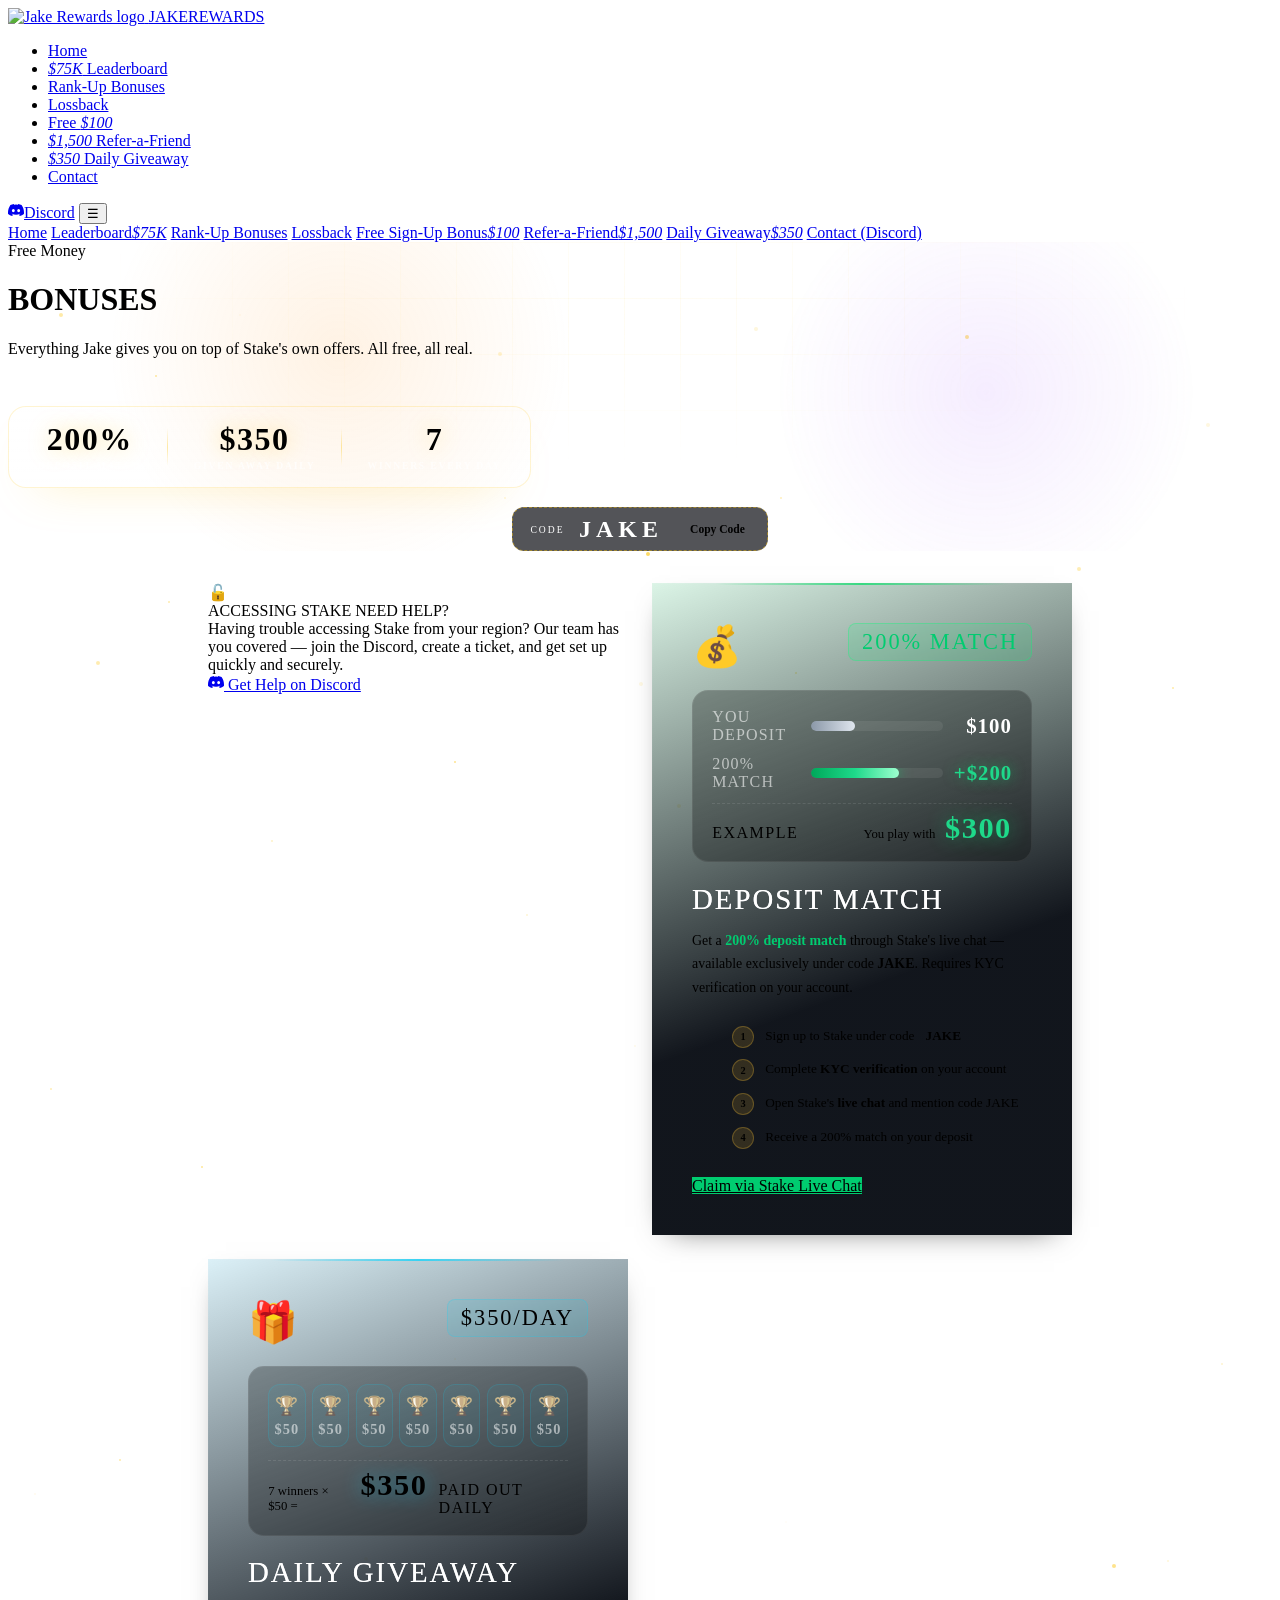
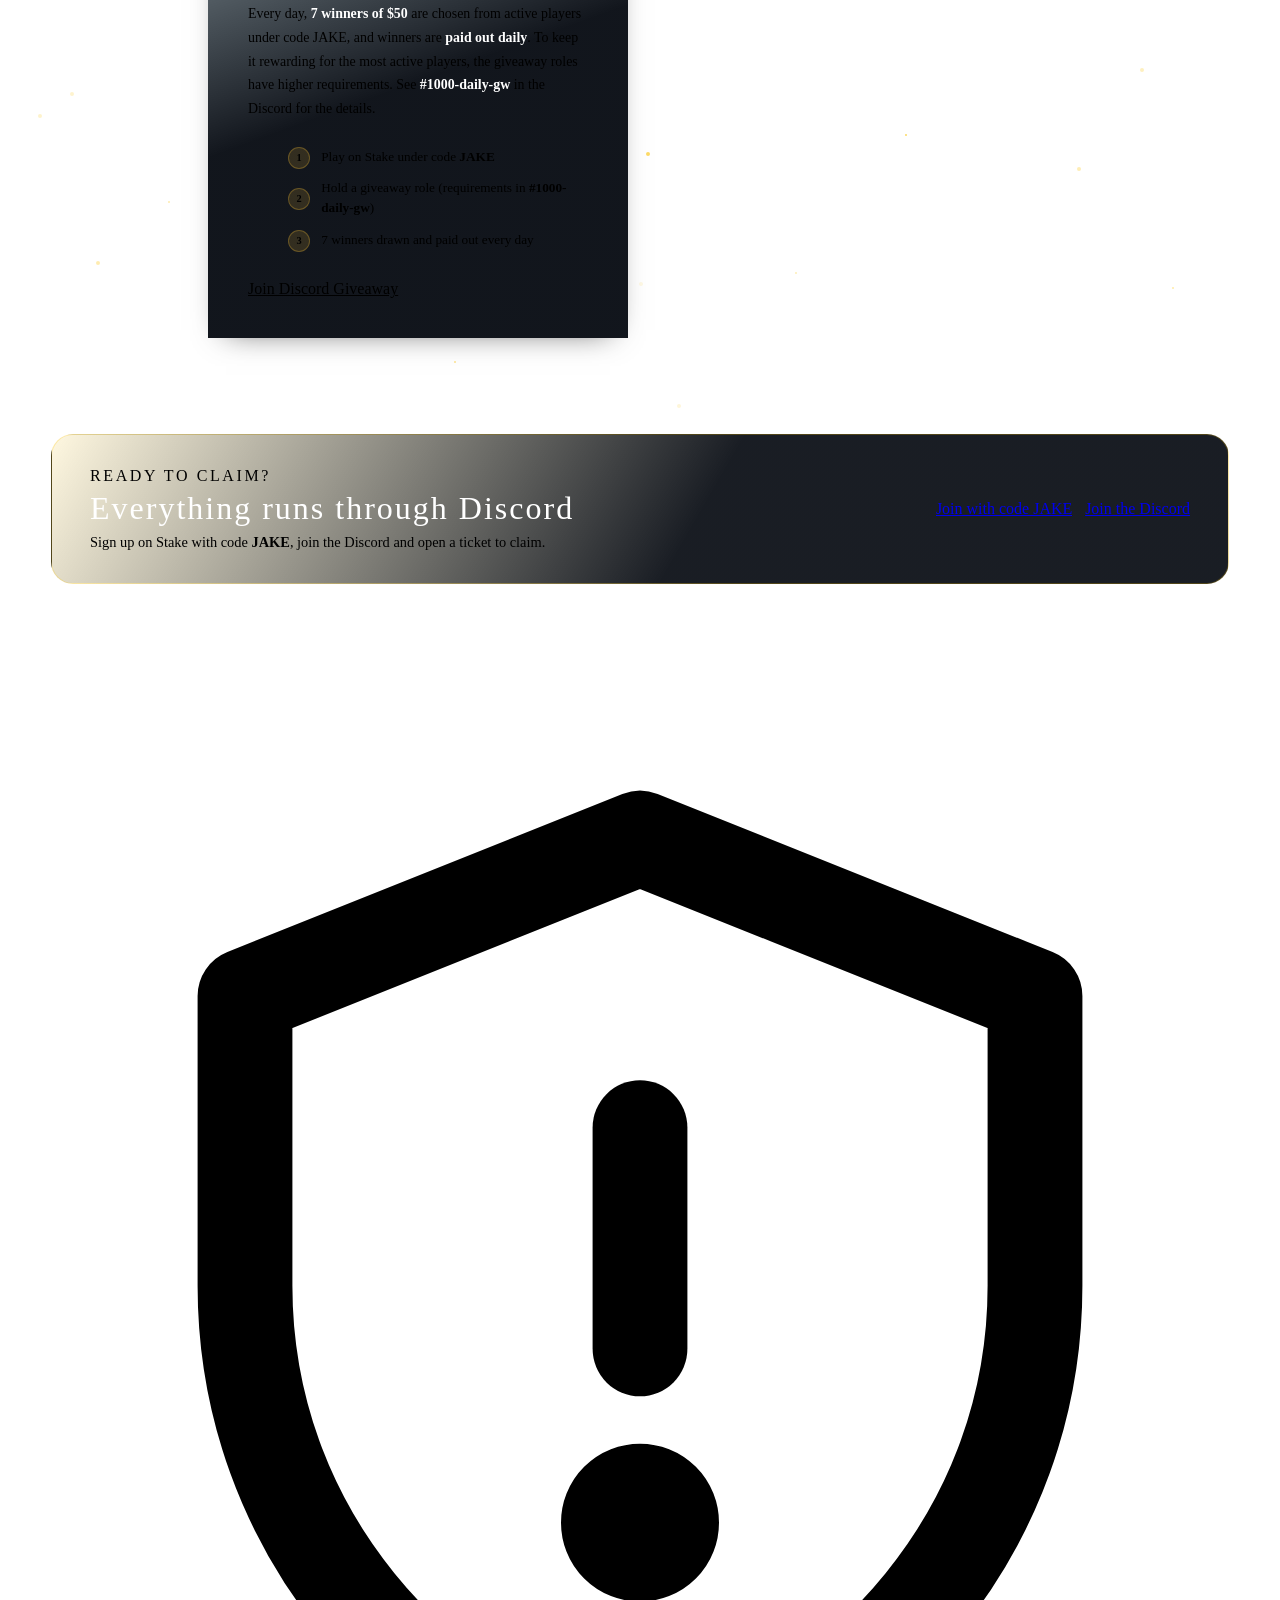
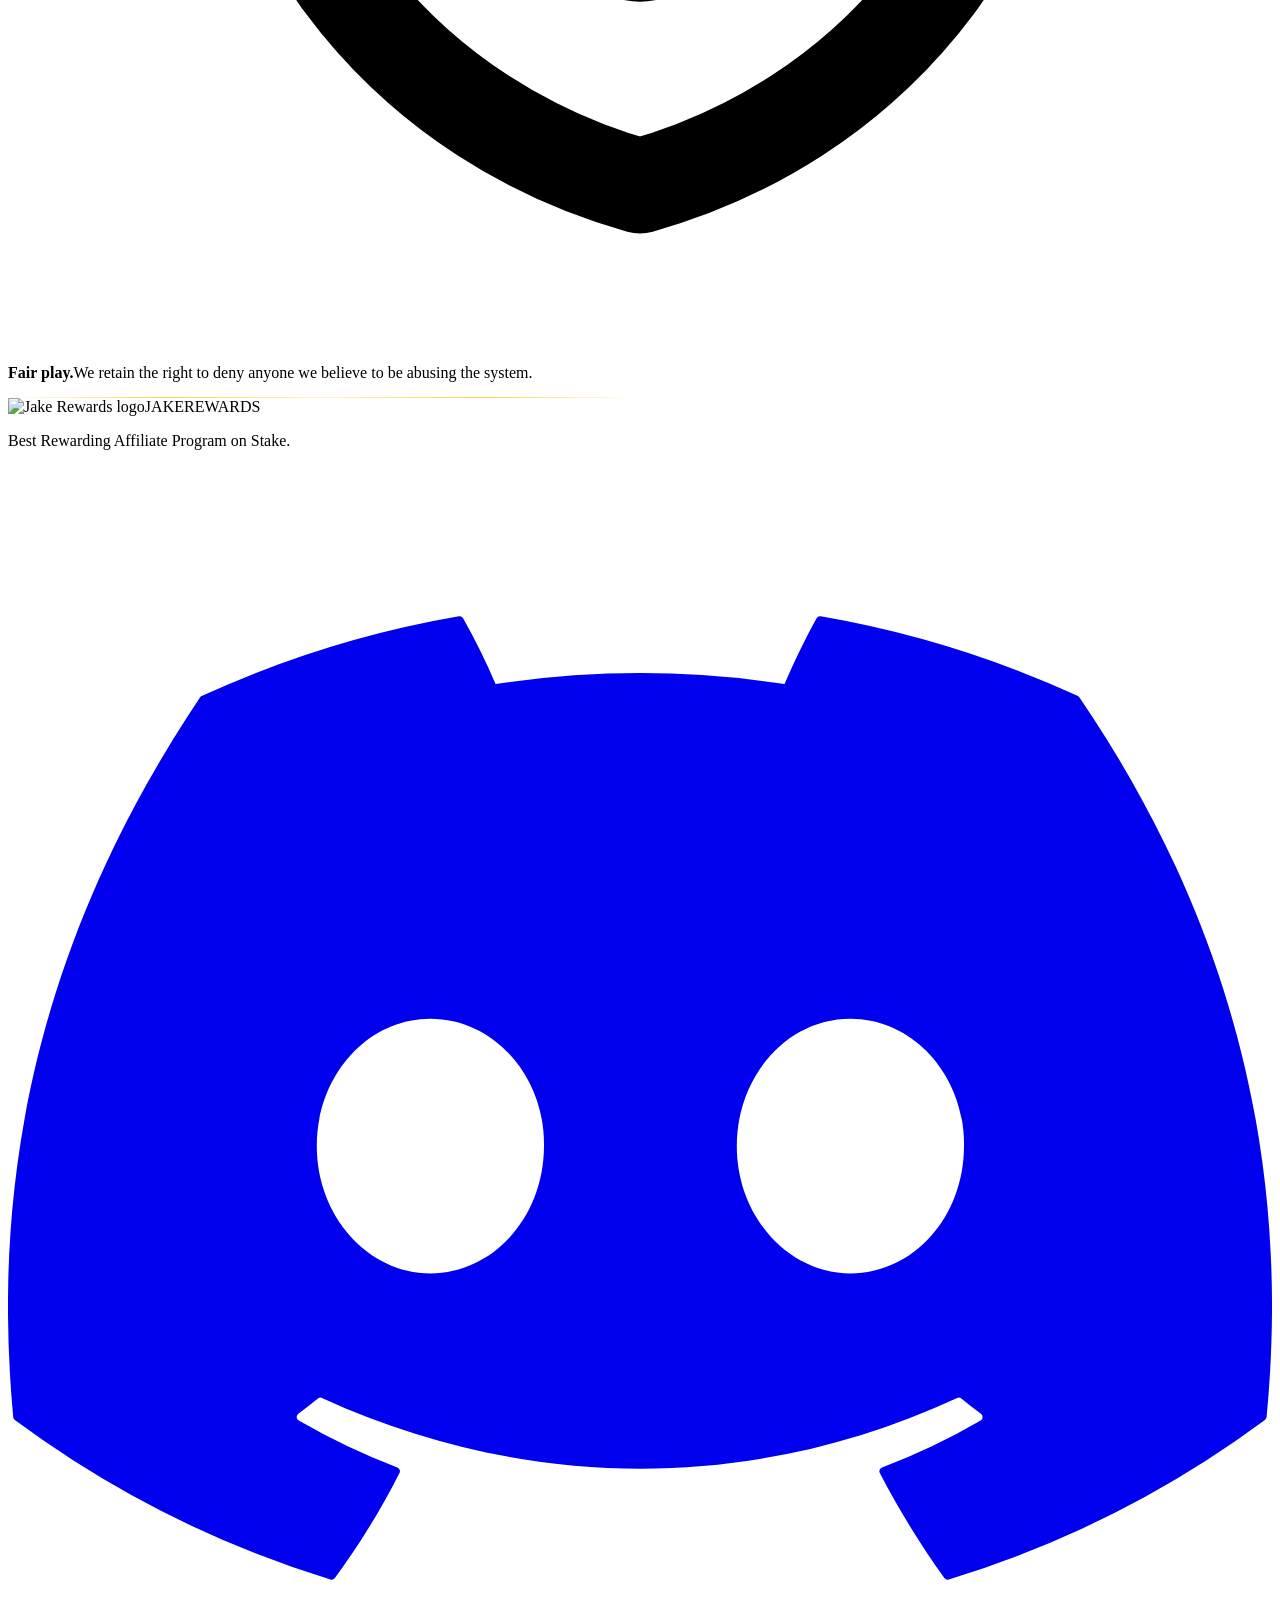
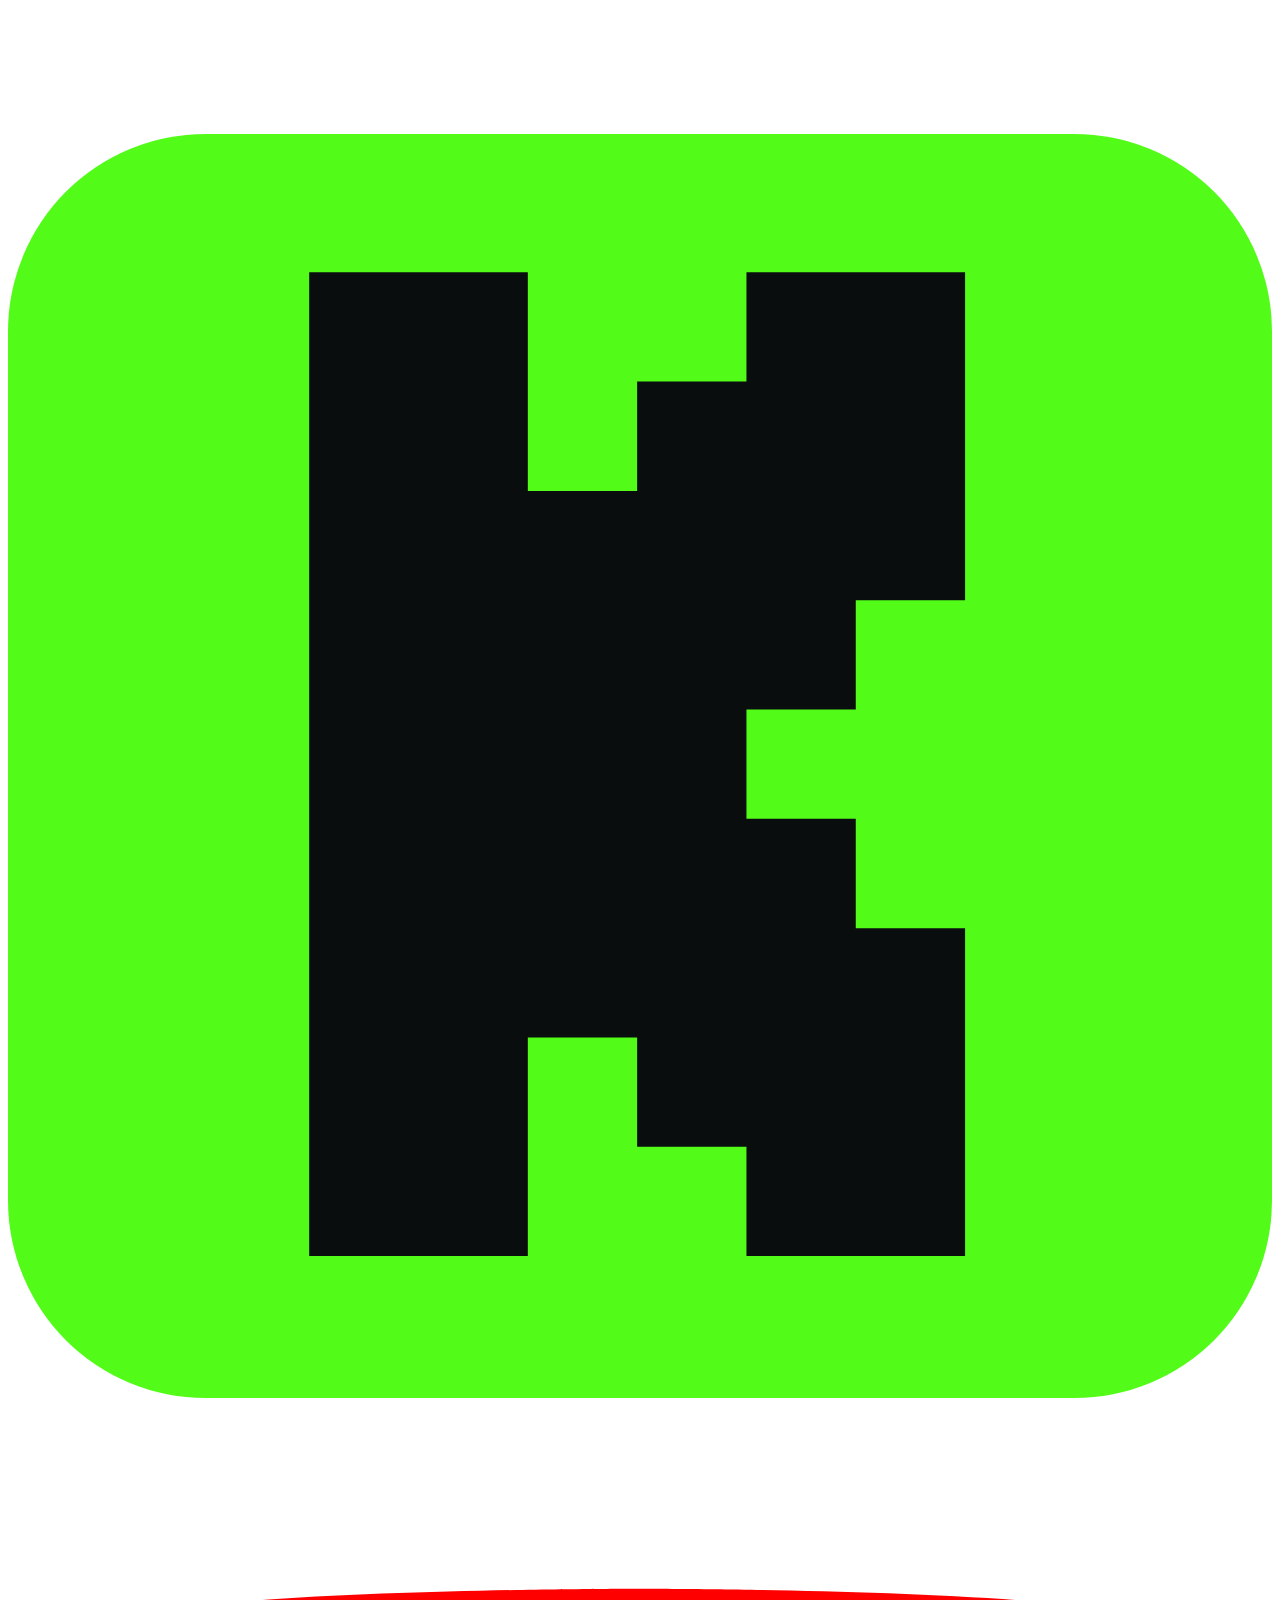
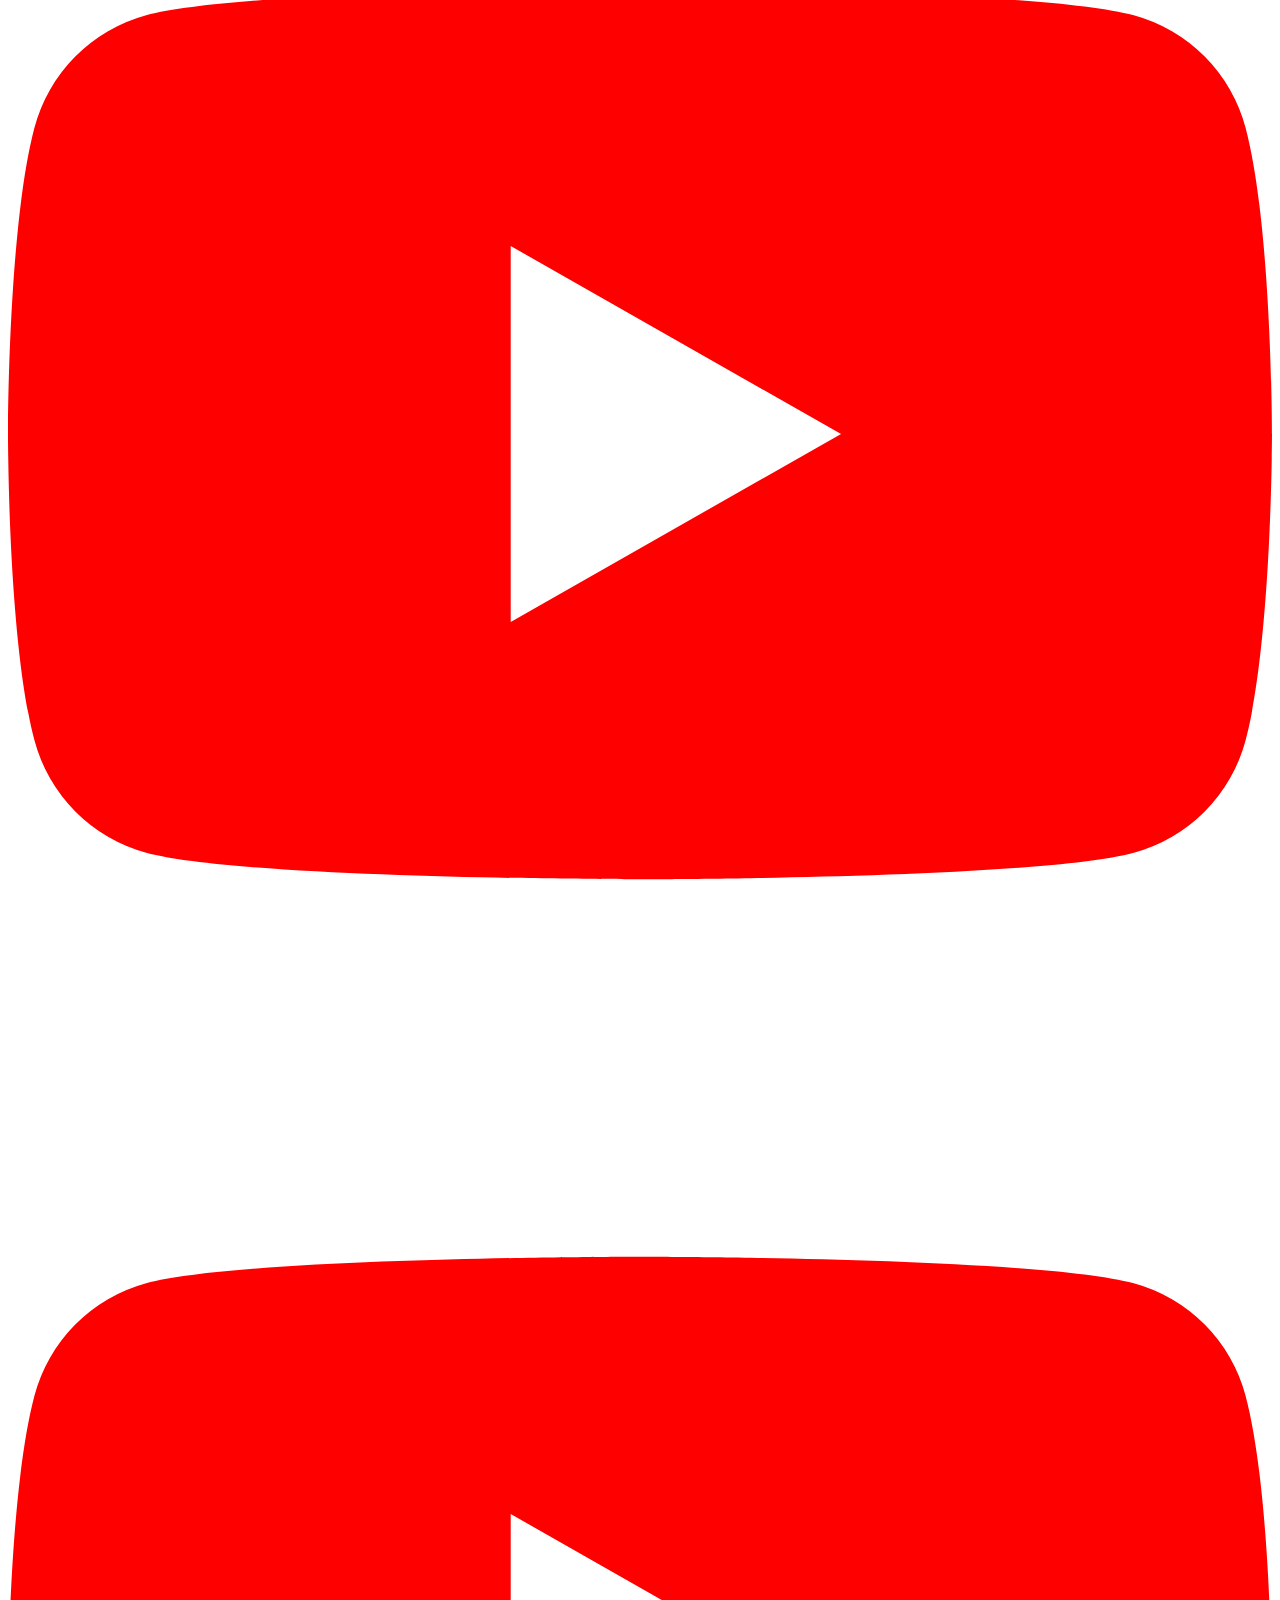
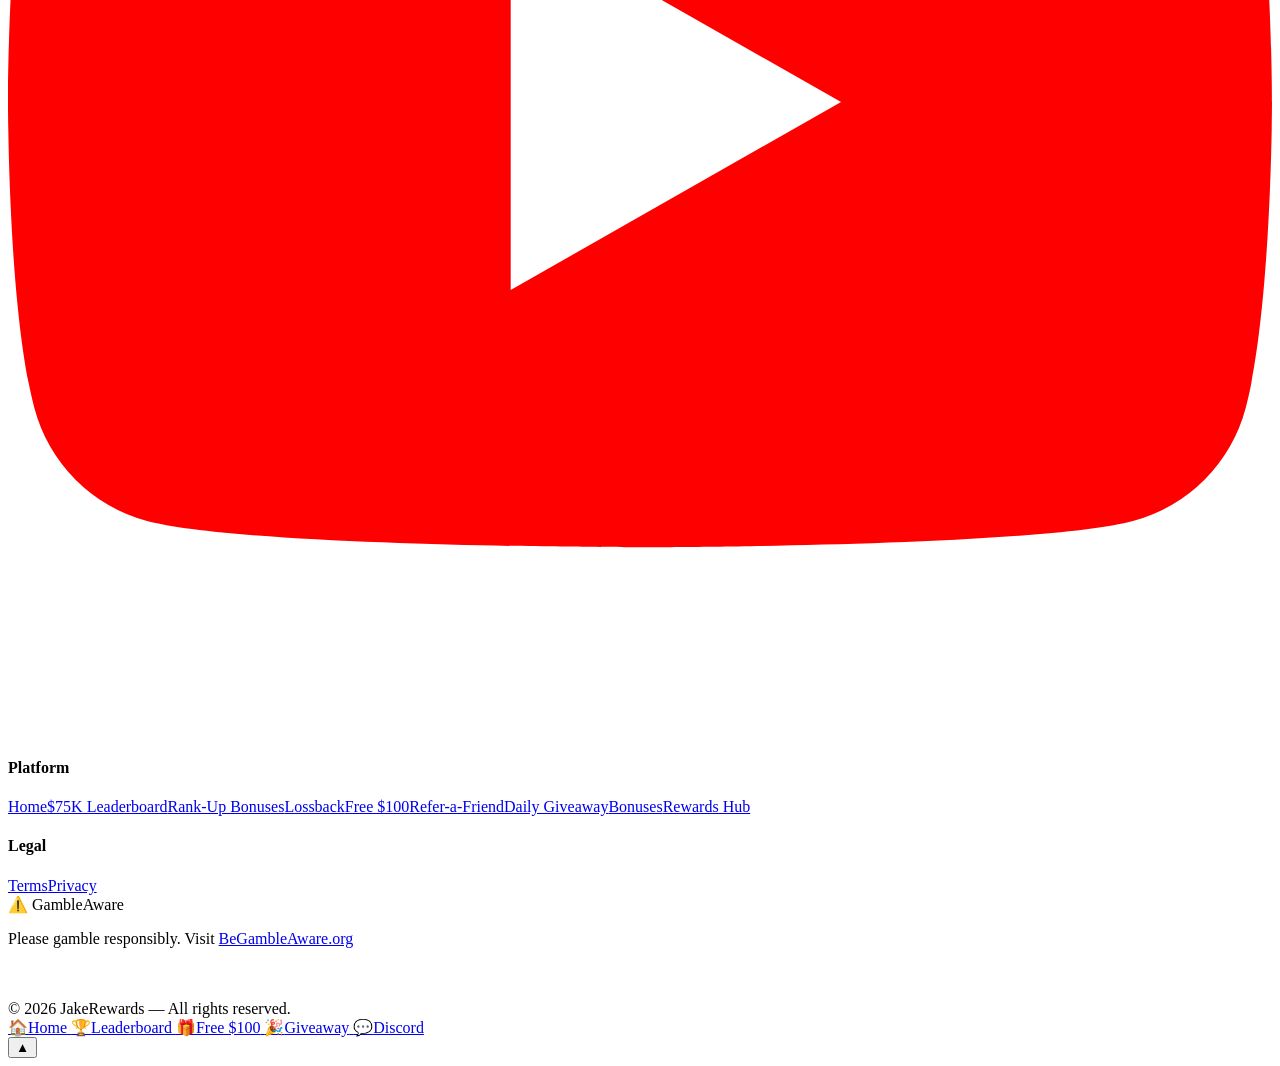
==== commit ff86e453: "Add files via upload" ====
--- a/bonuses.html
+++ b/bonuses.html
@@ -26,8 +26,8 @@
   <meta name="twitter:image" content="https://jakerewards.com/og-image.png?v=17"/>
   <link rel="preconnect" href="https://fonts.googleapis.com"/>
   <link href="https://fonts.googleapis.com/css2?family=Bebas+Neue&family=Syne:wght@400;600;700;800&family=DM+Sans:wght@300;400;500&display=swap" rel="stylesheet"/>
-  <link rel="stylesheet" href="style.css"/>
-  <link rel="stylesheet" href="motion.css?v=10"/>
+  <link rel="stylesheet" href="style.css?v=18"/>
+  <link rel="stylesheet" href="motion.css?v=11"/>
   <style>
     .bonus-grid{display:grid;grid-template-columns:repeat(2,minmax(0,420px));justify-content:center;gap:1.5rem;max-width:1400px;margin:0 auto;padding:2rem 2.5rem 6rem;}
     .bonus-card{position:relative;background:var(--card);border:1px solid var(--border);border-radius:var(--radius);padding:2.5rem;opacity:0;transform:translateY(20px);transition:opacity .5s ease,transform .35s cubic-bezier(.2,.7,.2,1),box-shadow .35s ease,border-color .35s ease;box-shadow:0 1px 0 rgba(255,255,255,0.03) inset,0 10px 30px -18px rgba(0,0,0,0.7);}
@@ -123,28 +123,26 @@
   </a>
   <ul class="nav-links">
     <li><a href="index.html">Home</a></li>
-    <li class="dropdown">
-      <a href="rewards.html" class="active">Rewards ▾</a>
-      <div class="dropdown-menu">
-        <a href="leaderboard.html">$75,000 Leaderboard</a>
-        <a href="rankrewards.html">Rank-Up Rewards</a>
-        <a href="bonuses.html">Bonuses</a>
-      </div>
-    </li>
-    <li><a href="leaderboard.html">Leaderboard</a></li>
-    <li><a href="refer.html">Refer a Friend</a></li>
-    <li><a href="https://discord.com/invite/jakethedegen" target="_blank">Contact</a></li>
+    <li><a href="leaderboard.html"><em>$75K</em> Leaderboard</a></li>
+    <li><a href="rankrewards.html">Rank-Up Bonuses</a></li>
+    <li><a href="lossback.html">Lossback</a></li>
+    <li><a href="free100.html">Free <em>$100</em></a></li>
+    <li><a href="refer.html"><em>$1,500</em> Refer-a-Friend</a></li>
+    <li><a href="giveaway.html"><em>$350</em> Daily Giveaway</a></li>
+    <li><a href="https://discord.com/invite/jakethedegen" target="_blank" rel="noopener">Contact</a></li>
   </ul>
   <a href="https://discord.com/invite/jakethedegen" target="_blank" class="nav-cta"><svg width="16" height="16" viewBox="0 0 24 24" fill="currentColor" xmlns="http://www.w3.org/2000/svg"><path d="M20.317 4.369a19.79 19.79 0 0 0-4.885-1.515.074.074 0 0 0-.079.037c-.211.375-.444.864-.608 1.249a18.27 18.27 0 0 0-5.487 0 12.6 12.6 0 0 0-.617-1.249.077.077 0 0 0-.079-.037A19.736 19.736 0 0 0 3.677 4.369a.07.07 0 0 0-.032.027C.533 9.046-.32 13.58.099 18.057a.082.082 0 0 0 .031.057 19.9 19.9 0 0 0 5.993 3.03.078.078 0 0 0 .084-.028c.462-.63.874-1.295 1.226-1.994a.076.076 0 0 0-.041-.106 13.107 13.107 0 0 1-1.872-.892.077.077 0 0 1-.008-.128c.126-.094.252-.192.372-.291a.074.074 0 0 1 .077-.01c3.928 1.793 8.18 1.793 12.062 0a.074.074 0 0 1 .078.009c.12.099.246.198.373.292a.077.077 0 0 1-.006.127 12.3 12.3 0 0 1-1.873.892.077.077 0 0 0-.041.107c.36.698.772 1.362 1.225 1.993a.076.076 0 0 0 .084.028 19.84 19.84 0 0 0 6.002-3.03.077.077 0 0 0 .032-.054c.5-5.177-.838-9.674-3.549-13.66a.061.061 0 0 0-.031-.028zM8.02 15.331c-1.183 0-2.157-1.085-2.157-2.419 0-1.333.956-2.419 2.157-2.419 1.21 0 2.176 1.096 2.157 2.42 0 1.333-.956 2.418-2.157 2.418zm7.975 0c-1.183 0-2.157-1.085-2.157-2.419 0-1.333.955-2.419 2.157-2.419 1.21 0 2.176 1.096 2.157 2.42 0 1.333-.946 2.418-2.157 2.418z"/></svg>Discord</a>
-  <button class="nav-hamburger" onclick="toggleMobile()">☰</button>
+  <button class="nav-hamburger" onclick="toggleMobile()" aria-label="Open menu" aria-controls="mobile-nav">☰</button>
 </nav>
 <div class="mobile-nav" id="mobile-nav">
-  <a href="index.html">Home</a>
-  <a href="leaderboard.html">Leaderboard</a>
-  <a href="refer.html">Refer a Friend</a>
-  <a href="rankrewards.html">Rank-Up Rewards</a>
-  <a href="bonuses.html">Bonuses</a>
-  <a href="https://discord.com/invite/jakethedegen" target="_blank">Discord</a>
+  <a href="index.html" style="--i:0"><span>Home</span></a>
+  <a href="leaderboard.html" style="--i:1"><span>Leaderboard</span><em>$75K</em></a>
+  <a href="rankrewards.html" style="--i:2"><span>Rank-Up Bonuses</span></a>
+  <a href="lossback.html" style="--i:3"><span>Lossback</span></a>
+  <a href="free100.html" style="--i:4"><span>Free Sign-Up Bonus</span><em>$100</em></a>
+  <a href="refer.html" style="--i:5"><span>Refer-a-Friend</span><em>$1,500</em></a>
+  <a href="giveaway.html" style="--i:6"><span>Daily Giveaway</span><em>$350</em></a>
+  <a href="https://discord.com/invite/jakethedegen" target="_blank" rel="noopener" style="--i:7"><span>Contact (Discord)</span></a>
 </div>
 
 <div class="page-hero">
@@ -154,7 +152,7 @@
   <div class="pg-strip">
     <div class="pg-stat"><b>200%</b><span>Deposit match</span></div><i></i>
     <div class="pg-stat"><b>$350</b><span>Given away daily</span></div><i></i>
-    <div class="pg-stat"><b>5</b><span>Winners every day</span></div>
+    <div class="pg-stat"><b>7</b><span>Winners every day</span></div>
   </div>
   <button type="button" class="pg-code" onclick="pgCopy(this)" aria-label="Copy code JAKE"><span class="pg-code-k">Code</span><b>JAKE</b><span class="pg-code-c">Copy Code</span></button>
 </div>
@@ -245,6 +243,10 @@
   </div>
 </div>
 
+<aside class="jr-deny" role="note">
+  <svg viewBox="0 0 24 24" fill="none" stroke="currentColor" stroke-width="1.8" stroke-linecap="round" stroke-linejoin="round" aria-hidden="true"><path d="M12 3l7.5 3v5.5c0 4.6-3.2 8.3-7.5 9.5-4.3-1.2-7.5-4.9-7.5-9.5V6L12 3z"/><path d="M12 8.5v4.2"/><circle cx="12" cy="16" r=".6" fill="currentColor"/></svg>
+  <p><b>Fair play.</b>We retain the right to deny anyone we believe to be abusing the system.</p>
+</aside>
 <footer class="footer">
   <div class="footer-inner">
     <div class="footer-brand">
@@ -257,7 +259,7 @@
         <a href="https://www.youtube.com/@jakeplaysbj" target="_blank" class="fs-youtube" title="YouTube (BJ)"><svg viewBox="0 0 24 24" fill="currentColor" xmlns="http://www.w3.org/2000/svg" style="color:#FF0000"><path d="M23.498 6.186a3.016 3.016 0 0 0-2.122-2.136C19.505 3.545 12 3.545 12 3.545s-7.505 0-9.377.505A3.017 3.017 0 0 0 .502 6.186C0 8.07 0 12 0 12s0 3.93.502 5.814a3.016 3.016 0 0 0 2.122 2.136c1.871.505 9.376.505 9.376.505s7.505 0 9.377-.505a3.015 3.015 0 0 0 2.122-2.136C24 15.93 24 12 24 12s0-3.93-.502-5.814zM9.545 15.568V8.432L15.818 12l-6.273 3.568z"/></svg></a>
       </div>
     </div>
-    <div class="footer-col"><h4>Platform</h4><a href="index.html">Home</a><a href="leaderboard.html">Leaderboard</a><a href="refer.html">Refer a Friend</a><a href="rankrewards.html">Rank-Up Rewards</a><a href="rewards.html">Rewards Hub</a></div>
+    <div class="footer-col"><h4>Platform</h4><a href="index.html">Home</a><a href="leaderboard.html">$75K Leaderboard</a><a href="rankrewards.html">Rank-Up Bonuses</a><a href="lossback.html">Lossback</a><a href="free100.html">Free $100</a><a href="refer.html">Refer-a-Friend</a><a href="giveaway.html">Daily Giveaway</a><a href="bonuses.html">Bonuses</a><a href="rewards.html">Rewards Hub</a></div>
     <div class="footer-col"><h4>Legal</h4><a href="terms.html">Terms</a><a href="privacy.html">Privacy</a></div>
     <div class="footer-responsible"><div class="responsible-badge">⚠️ GambleAware</div><p>Please gamble responsibly. Visit <a href="https://www.begambleaware.org/" target="_blank">BeGambleAware.org</a></p></div>
   </div>
@@ -389,17 +391,20 @@
 })();
 </script>
 <!-- Mobile bottom nav -->
-<nav id="mobile-bottom-nav">
-  <a href="index.html" class="mbn-item" data-page="home">
+<nav id="mobile-bottom-nav" aria-label="Quick links">
+  <a href="index.html" class="mbn-item">
     <span class="mbn-icon">🏠</span><span>Home</span>
   </a>
-  <a href="leaderboard.html" class="mbn-item" data-page="leaderboard">
+  <a href="leaderboard.html" class="mbn-item">
     <span class="mbn-icon">🏆</span><span>Leaderboard</span>
   </a>
-  <a href="bonuses.html" class="mbn-item" data-page="bonuses">
-    <span class="mbn-icon">🎁</span><span>Bonuses</span>
-  </a>
-  <a href="https://discord.com/invite/jakethedegen" target="_blank" class="mbn-item">
+  <a href="free100.html" class="mbn-item">
+    <span class="mbn-icon">🎁</span><span>Free $100</span>
+  </a>
+  <a href="giveaway.html" class="mbn-item">
+    <span class="mbn-icon">🎉</span><span>Giveaway</span>
+  </a>
+  <a href="https://discord.com/invite/jakethedegen" class="mbn-item" target="_blank" rel="noopener">
     <span class="mbn-icon">💬</span><span>Discord</span>
   </a>
 </nav>
@@ -432,6 +437,6 @@
   }
 })();
 </script>
-<script src="motion.js?v=9"></script>
+<script src="motion.js?v=10"></script>
 </body>
 </html>
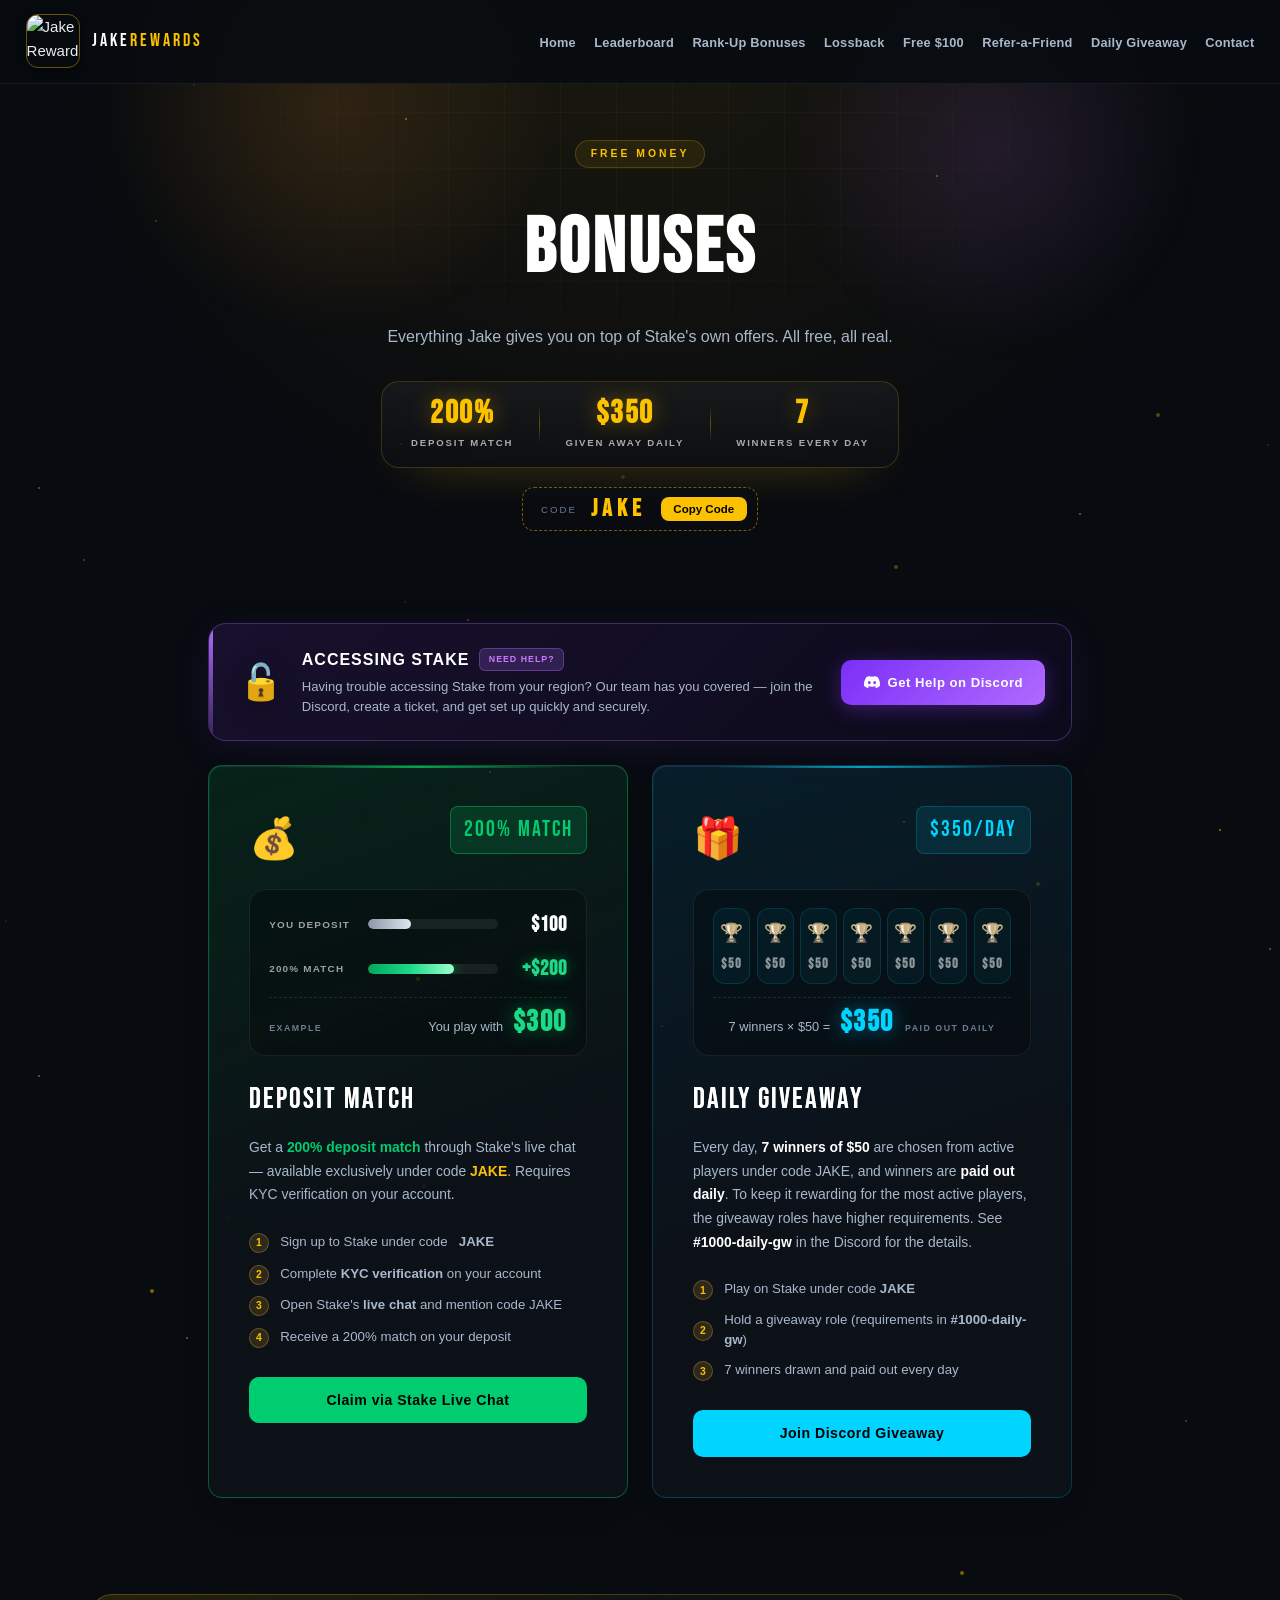
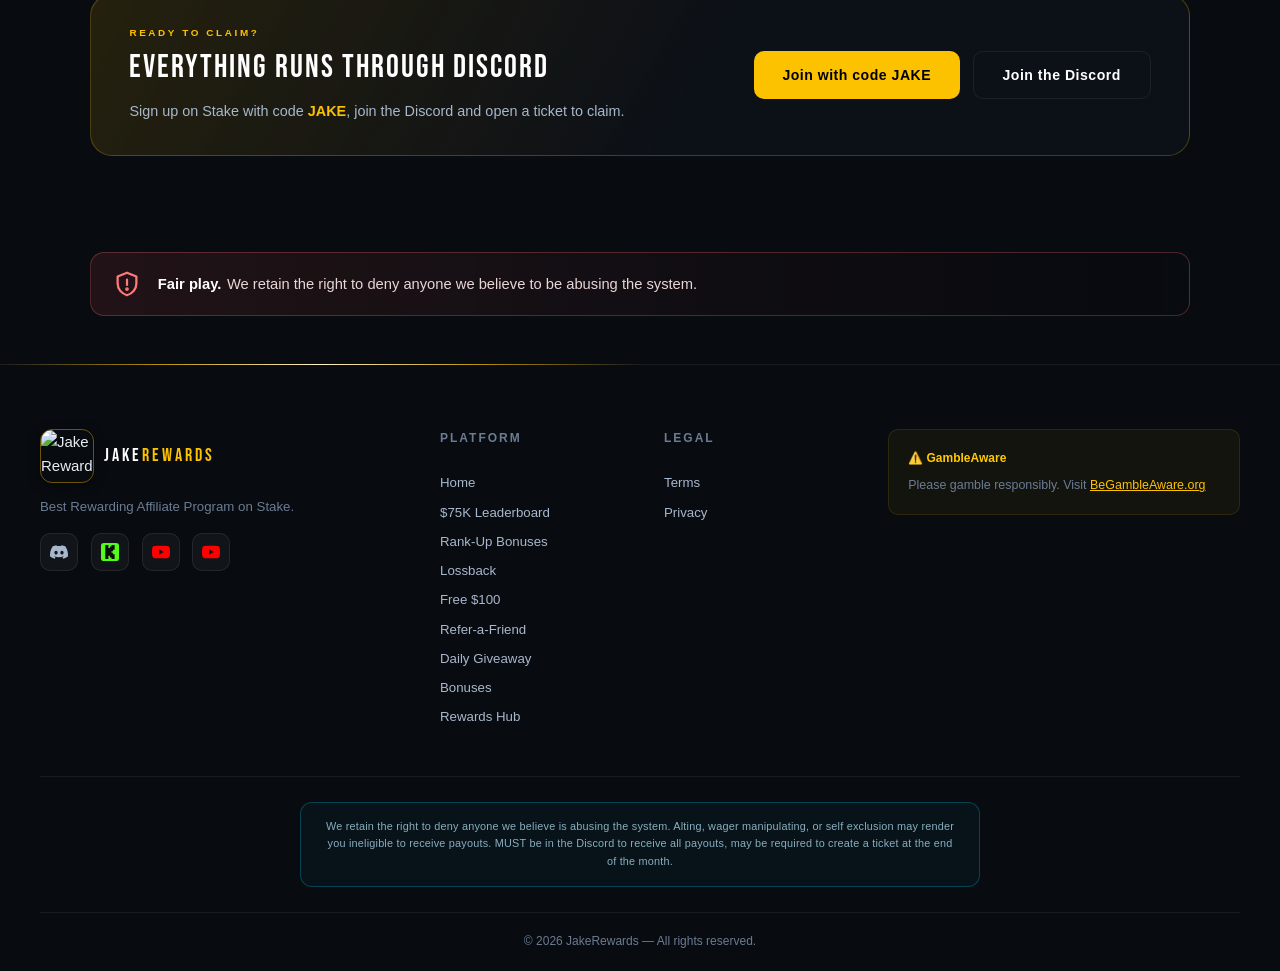
==== commit 32d387f1: "Add files via upload" ====
--- a/bonuses.html
+++ b/bonuses.html
@@ -26,7 +26,7 @@
   <meta name="twitter:image" content="https://jakerewards.com/og-image.png?v=17"/>
   <link rel="preconnect" href="https://fonts.googleapis.com"/>
   <link href="https://fonts.googleapis.com/css2?family=Bebas+Neue&family=Syne:wght@400;600;700;800&family=DM+Sans:wght@300;400;500&display=swap" rel="stylesheet"/>
-  <link rel="stylesheet" href="style.css?v=18"/>
+  <link rel="stylesheet" href="style.css?v=20"/>
   <link rel="stylesheet" href="motion.css?v=11"/>
   <style>
     .bonus-grid{display:grid;grid-template-columns:repeat(2,minmax(0,420px));justify-content:center;gap:1.5rem;max-width:1400px;margin:0 auto;padding:2rem 2.5rem 6rem;}
@@ -123,12 +123,12 @@
   </a>
   <ul class="nav-links">
     <li><a href="index.html">Home</a></li>
-    <li><a href="leaderboard.html"><em>$75K</em> Leaderboard</a></li>
+    <li><a href="leaderboard.html">Leaderboard</a></li>
     <li><a href="rankrewards.html">Rank-Up Bonuses</a></li>
     <li><a href="lossback.html">Lossback</a></li>
-    <li><a href="free100.html">Free <em>$100</em></a></li>
-    <li><a href="refer.html"><em>$1,500</em> Refer-a-Friend</a></li>
-    <li><a href="giveaway.html"><em>$350</em> Daily Giveaway</a></li>
+    <li><a href="free100.html">Free $100</a></li>
+    <li><a href="refer.html">Refer-a-Friend</a></li>
+    <li><a href="giveaway.html">Daily Giveaway</a></li>
     <li><a href="https://discord.com/invite/jakethedegen" target="_blank" rel="noopener">Contact</a></li>
   </ul>
   <a href="https://discord.com/invite/jakethedegen" target="_blank" class="nav-cta"><svg width="16" height="16" viewBox="0 0 24 24" fill="currentColor" xmlns="http://www.w3.org/2000/svg"><path d="M20.317 4.369a19.79 19.79 0 0 0-4.885-1.515.074.074 0 0 0-.079.037c-.211.375-.444.864-.608 1.249a18.27 18.27 0 0 0-5.487 0 12.6 12.6 0 0 0-.617-1.249.077.077 0 0 0-.079-.037A19.736 19.736 0 0 0 3.677 4.369a.07.07 0 0 0-.032.027C.533 9.046-.32 13.58.099 18.057a.082.082 0 0 0 .031.057 19.9 19.9 0 0 0 5.993 3.03.078.078 0 0 0 .084-.028c.462-.63.874-1.295 1.226-1.994a.076.076 0 0 0-.041-.106 13.107 13.107 0 0 1-1.872-.892.077.077 0 0 1-.008-.128c.126-.094.252-.192.372-.291a.074.074 0 0 1 .077-.01c3.928 1.793 8.18 1.793 12.062 0a.074.074 0 0 1 .078.009c.12.099.246.198.373.292a.077.077 0 0 1-.006.127 12.3 12.3 0 0 1-1.873.892.077.077 0 0 0-.041.107c.36.698.772 1.362 1.225 1.993a.076.076 0 0 0 .084.028 19.84 19.84 0 0 0 6.002-3.03.077.077 0 0 0 .032-.054c.5-5.177-.838-9.674-3.549-13.66a.061.061 0 0 0-.031-.028zM8.02 15.331c-1.183 0-2.157-1.085-2.157-2.419 0-1.333.956-2.419 2.157-2.419 1.21 0 2.176 1.096 2.157 2.42 0 1.333-.956 2.418-2.157 2.418zm7.975 0c-1.183 0-2.157-1.085-2.157-2.419 0-1.333.955-2.419 2.157-2.419 1.21 0 2.176 1.096 2.157 2.42 0 1.333-.946 2.418-2.157 2.418z"/></svg>Discord</a>
@@ -136,12 +136,12 @@
 </nav>
 <div class="mobile-nav" id="mobile-nav">
   <a href="index.html" style="--i:0"><span>Home</span></a>
-  <a href="leaderboard.html" style="--i:1"><span>Leaderboard</span><em>$75K</em></a>
+  <a href="leaderboard.html" style="--i:1"><span>Leaderboard</span></a>
   <a href="rankrewards.html" style="--i:2"><span>Rank-Up Bonuses</span></a>
   <a href="lossback.html" style="--i:3"><span>Lossback</span></a>
-  <a href="free100.html" style="--i:4"><span>Free Sign-Up Bonus</span><em>$100</em></a>
-  <a href="refer.html" style="--i:5"><span>Refer-a-Friend</span><em>$1,500</em></a>
-  <a href="giveaway.html" style="--i:6"><span>Daily Giveaway</span><em>$350</em></a>
+  <a href="free100.html" style="--i:4"><span>Free $100</span></a>
+  <a href="refer.html" style="--i:5"><span>Refer-a-Friend</span></a>
+  <a href="giveaway.html" style="--i:6"><span>Daily Giveaway</span></a>
   <a href="https://discord.com/invite/jakethedegen" target="_blank" rel="noopener" style="--i:7"><span>Contact (Discord)</span></a>
 </div>
 
@@ -244,7 +244,7 @@
 </div>
 
 <aside class="jr-deny" role="note">
-  <svg viewBox="0 0 24 24" fill="none" stroke="currentColor" stroke-width="1.8" stroke-linecap="round" stroke-linejoin="round" aria-hidden="true"><path d="M12 3l7.5 3v5.5c0 4.6-3.2 8.3-7.5 9.5-4.3-1.2-7.5-4.9-7.5-9.5V6L12 3z"/><path d="M12 8.5v4.2"/><circle cx="12" cy="16" r=".6" fill="currentColor"/></svg>
+  <svg width="30" height="30" viewBox="0 0 24 24" fill="none" stroke="currentColor" stroke-width="1.8" stroke-linecap="round" stroke-linejoin="round" aria-hidden="true"><path d="M12 3l7.5 3v5.5c0 4.6-3.2 8.3-7.5 9.5-4.3-1.2-7.5-4.9-7.5-9.5V6L12 3z"/><path d="M12 8.5v4.2"/><circle cx="12" cy="16" r=".6" fill="currentColor"/></svg>
   <p><b>Fair play.</b>We retain the right to deny anyone we believe to be abusing the system.</p>
 </aside>
 <footer class="footer">
--- a/style.css
+++ b/style.css
@@ -0,0 +1,832 @@
+/* ── RESET & BASE ─────────────────────────────────────────────────────── */
+*,*::before,*::after{box-sizing:border-box;margin:0;padding:0;}
+:root{
+  --bg:#080b10;
+  --bg2:#0d1117;
+  --card:#111720;
+  --card2:#151d28;
+  --border:rgba(255,255,255,0.07);
+  --gold:#FCC200;
+  --gold2:#FFD740;
+  --accent:#00d4ff;
+  --muted:#6b7c93;
+  --text:#e8edf3;
+  --text2:#a8b8cc;
+  --radius:14px;
+  --font-display:'Bebas Neue',sans-serif;
+  --font-head:'Syne',sans-serif;
+  --font-body:'DM Sans',sans-serif;
+}
+html{scroll-behavior:smooth;}
+body{background:var(--bg);color:var(--text);font-family:var(--font-body);font-size:15px;line-height:1.6;overflow-x:hidden;}
+/* Scroll progress bar (shared, JS controls width per page) */
+#scroll-bar{position:fixed;top:0;left:0;height:3px;width:0%;background:linear-gradient(90deg,var(--gold),#ff9d2f,var(--accent));z-index:9999;transition:width .1s linear;box-shadow:0 0 10px rgba(252,194,0,0.6);pointer-events:none;}
+a{text-decoration:none;color:inherit;}
+img{max-width:100%;}
+
+/* ── NAV ──────────────────────────────────────────────────────────────── */
+.nav{position:fixed;top:0;left:0;right:0;z-index:100;display:flex;align-items:center;justify-content:space-between;padding:.9rem 2.5rem;background:rgba(8,11,16,0.85);backdrop-filter:blur(16px);border-bottom:1px solid var(--border);}
+.nav-logo{display:flex;align-items:center;gap:12px;}
+.logo-icon{width:34px;height:34px;border-radius:8px;background:var(--gold);display:flex;align-items:center;justify-content:center;font-family:var(--font-display);font-size:1.2rem;color:#000;font-weight:900;}
+.logo-img{width:54px;height:54px;border-radius:12px;object-fit:cover;display:block;border:1px solid rgba(252,194,0,0.4);box-shadow:0 2px 12px rgba(0,0,0,0.45);transition:transform .2s,box-shadow .2s;}
+.nav-logo:hover .logo-img{transform:translateY(-1px);box-shadow:0 4px 16px rgba(252,194,0,0.25);}
+.logo-text{font-family:var(--font-display);font-size:1.1rem;letter-spacing:3px;color:#fff;}
+.logo-accent{color:var(--gold);}
+.nav-links{display:flex;align-items:center;gap:2rem;list-style:none;}
+.nav-links a{position:relative;font-family:var(--font-head);font-size:.85rem;font-weight:600;color:var(--text2);transition:color .25s ease,text-shadow .25s ease;letter-spacing:.5px;}
+/* Neon glow on hover/active — only top-level nav items (> a / dropdown trigger), not menu items */
+.nav-links>li>a:hover,.nav-links>li>a.active{color:var(--gold);text-shadow:0 0 8px rgba(252,194,0,0.7),0 0 18px rgba(252,194,0,0.45);}
+/* Flowing neon underline that grows from the centre */
+.nav-links>li>a::after{content:"";position:absolute;left:50%;bottom:-6px;width:0;height:2px;border-radius:2px;background:linear-gradient(90deg,transparent,var(--gold),transparent);box-shadow:0 0 8px rgba(252,194,0,0.8);transform:translateX(-50%);transition:width .3s ease;}
+.nav-links>li>a:hover::after,.nav-links>li>a.active::after{width:100%;}
+.dropdown{position:relative;}
+.dropdown-menu{display:none;position:absolute;top:100%;left:50%;transform:translateX(-50%);background:var(--card2);border:1px solid var(--border);border-radius:10px;padding:.5rem;min-width:200px;flex-direction:column;gap:2px;padding-top:calc(.5rem + 10px);margin-top:0;}
+/* Invisible top padding bridges the gap so mouse can glide from nav item to menu */
+.dropdown:hover .dropdown-menu{display:flex;}
+.dropdown-menu a{padding:.6rem 1rem;border-radius:7px;font-size:.83rem;font-family:var(--font-head);font-weight:600;color:var(--text2);transition:all .15s;}
+.dropdown-menu a:hover{background:rgba(255,255,255,0.06);color:#fff;}
+.nav-cta{display:inline-flex;align-items:center;gap:7px;background:var(--gold);color:#000;font-family:var(--font-head);font-size:.82rem;font-weight:700;padding:.5rem 1.2rem;border-radius:8px;transition:all .2s;letter-spacing:.5px;}
+.nav-cta:hover{background:var(--gold2);transform:translateY(-1px);}
+.nav-hamburger{display:none;background:none;border:none;color:#fff;font-size:1.4rem;cursor:pointer;}
+.mobile-nav{display:none;position:fixed;top:60px;left:0;right:0;background:var(--bg2);border-bottom:1px solid var(--border);flex-direction:column;z-index:99;padding:1rem 2rem;}
+.mobile-nav.open{display:flex;}
+.mobile-nav a{padding:.7rem 0;font-family:var(--font-head);font-weight:600;color:var(--text2);border-bottom:1px solid var(--border);}
+.mobile-nav a:last-child{border-bottom:none;}
+
+/* ── HERO ─────────────────────────────────────────────────────────────── */
+.hero{position:relative;min-height:100vh;display:flex;flex-direction:column;align-items:center;justify-content:center;padding:120px 2.5rem 80px;gap:2rem;overflow:hidden;text-align:center;}
+.hero-bg{position:absolute;inset:0;z-index:0;overflow:hidden;isolation:isolate;}
+.hero-orb{position:absolute;border-radius:50%;filter:blur(80px);pointer-events:none;}
+.orb1{width:600px;height:600px;background:radial-gradient(circle,rgba(252,194,0,0.12),transparent 70%);top:-100px;left:-100px;}
+.orb2{width:400px;height:400px;background:radial-gradient(circle,rgba(0,212,255,0.08),transparent 70%);top:30%;right:-50px;}
+.orb3{width:300px;height:300px;background:radial-gradient(circle,rgba(252,194,0,0.06),transparent 70%);bottom:0;left:40%;}
+#particles{position:absolute;inset:0;width:100%;height:100%;}
+.hero-content{position:relative;z-index:2;width:100%;max-width:820px;display:flex;flex-direction:column;align-items:center;}
+.hero-badge{display:inline-flex;align-items:center;gap:8px;background:rgba(252,194,0,0.1);border:1px solid rgba(252,194,0,0.25);color:var(--gold);font-family:var(--font-head);font-size:.75rem;font-weight:700;letter-spacing:2px;padding:.4rem 1rem;border-radius:20px;margin-bottom:1.5rem;text-transform:uppercase;}
+.hero-title{font-family:var(--font-display);font-size:clamp(2.8rem,6vw,5.5rem);line-height:.95;letter-spacing:2px;color:#fff;margin-bottom:1.5rem;}
+.hero-accent{color:var(--gold);display:block;}
+.hero-sub{font-size:1.15rem;color:var(--text2);max-width:620px;margin-bottom:2rem;line-height:1.75;text-align:center;}
+.hero-sub strong{color:#fff;}
+.hero-btns{display:flex;gap:1rem;margin-bottom:2rem;flex-wrap:wrap;justify-content:center;}
+.hero-stats{display:flex;align-items:center;gap:1rem;flex-wrap:nowrap;justify-content:center;margin-bottom:2rem;padding:1.2rem 1.6rem;background:rgba(255,255,255,0.03);border:1px solid rgba(252,194,0,0.15);border-radius:16px;backdrop-filter:blur(6px);}
+.stat{display:flex;flex-direction:column;}
+.stat-num{font-family:var(--font-display);font-size:2.3rem;letter-spacing:1px;color:var(--gold);line-height:1;text-shadow:0 0 20px rgba(252,194,0,0.35);}
+.stat-label{font-size:.72rem;text-transform:uppercase;letter-spacing:2px;color:rgba(255,255,255,0.75);margin-top:6px;font-family:var(--font-head);font-weight:700;}
+.stat-divider{width:1px;height:52px;background:linear-gradient(to bottom,transparent,var(--border),transparent);}
+
+/* Code card */
+.hero-code-card{position:relative;z-index:1;background:var(--card);border:1px solid rgba(252,194,0,0.2);border-radius:14px;padding:1rem 1.8rem;display:inline-flex;align-items:center;gap:1.2rem;flex-shrink:0;box-shadow:0 0 40px rgba(252,194,0,0.08);}
+.code-card-label{font-size:.62rem;text-transform:uppercase;letter-spacing:2.5px;color:var(--muted);white-space:nowrap;}
+.code-card-value{font-family:var(--font-display);font-size:2rem;letter-spacing:6px;color:var(--gold);line-height:1;text-shadow:0 0 20px rgba(252,194,0,0.4);}
+.code-copy-btn{background:var(--gold);color:#000;border:none;font-family:var(--font-head);font-size:.8rem;font-weight:700;padding:.5rem 1.2rem;border-radius:8px;cursor:pointer;letter-spacing:.5px;transition:all .2s;white-space:nowrap;}
+.code-copy-btn:hover{background:var(--gold2);transform:translateY(-2px);}
+.code-card-sub{display:none;}
+
+/* ── BUTTONS ──────────────────────────────────────────────────────────── */
+.btn-primary{display:inline-flex;align-items:center;gap:6px;background:var(--gold);color:#000;font-family:var(--font-head);font-size:.88rem;font-weight:700;padding:.75rem 1.8rem;border-radius:10px;transition:all .2s;letter-spacing:.5px;border:none;cursor:pointer;}
+.btn-primary:hover{background:var(--gold2);transform:translateY(-2px);box-shadow:0 8px 24px rgba(252,194,0,0.25);}
+.btn-ghost{display:inline-flex;align-items:center;background:transparent;color:#fff;font-family:var(--font-head);font-size:.88rem;font-weight:700;padding:.75rem 1.8rem;border-radius:10px;border:1px solid var(--border);transition:all .2s;letter-spacing:.5px;}
+.btn-ghost:hover{border-color:rgba(255,255,255,0.3);background:rgba(255,255,255,0.05);}
+
+/* ── SECTION COMMON ───────────────────────────────────────────────────── */
+.section-header{text-align:center;margin-bottom:3rem;}
+.section-tag{display:inline-block;font-size:.65rem;text-transform:uppercase;letter-spacing:3px;font-weight:700;color:var(--gold);background:rgba(252,194,0,0.08);border:1px solid rgba(252,194,0,0.2);padding:.3rem .9rem;border-radius:20px;margin-bottom:.8rem;font-family:var(--font-head);}
+.section-header h2{font-family:var(--font-display);font-size:clamp(2rem,4vw,3.2rem);letter-spacing:3px;color:#fff;}
+
+/* ── REWARDS SECTION ──────────────────────────────────────────────────── */
+.rewards-section{padding:6rem 2.5rem;}
+.rewards-grid{
+  display:grid;
+  grid-template-columns:repeat(auto-fit,minmax(280px,380px));
+  justify-content:center;
+  gap:1.3rem;max-width:1280px;margin:0 auto;
+}
+
+/* ── BASE CARD ── */
+.reward-card{
+  position:relative;overflow:hidden;
+  background:linear-gradient(160deg,rgba(22,28,38,0.95),rgba(13,17,24,0.98));
+  border:1px solid rgba(255,255,255,0.07);
+  border-radius:20px;padding:2rem 1.8rem 1.8rem;
+  display:flex;flex-direction:column;
+  opacity:0;transform:translateY(22px) scale(.97);
+  transition:opacity .5s ease,transform .45s cubic-bezier(.2,.7,.2,1),
+             border-color .3s ease,box-shadow .3s ease;
+  will-change:transform;
+}
+.reward-card.visible{opacity:1;transform:translateY(0) scale(1);}
+
+/* Shine sweep on hover */
+.reward-card::before{
+  content:'';position:absolute;top:0;left:-120%;width:60%;height:100%;
+  background:linear-gradient(105deg,transparent,rgba(255,255,255,0.04),transparent);
+  transition:left .55s ease;pointer-events:none;z-index:0;
+}
+.reward-card:hover::before{left:160%;}
+
+/* Hover lift + shadow */
+.reward-card:hover{
+  transform:translateY(-8px) translateZ(0) scale(1.01);
+  box-shadow:0 28px 60px -20px rgba(0,0,0,0.75);
+}
+
+/* Top accent gradient line — changes per card theme */
+.reward-card::after{
+  content:'';position:absolute;top:0;left:15%;right:15%;height:2px;
+  border-radius:0 0 4px 4px;
+  transition:left .3s ease,right .3s ease,opacity .3s ease;opacity:.7;
+}
+.reward-card:hover::after{left:5%;right:5%;opacity:1;}
+
+/* ── PER-CARD THEMES ── */
+/* Leaderboard — gold */
+.reward-card.rc-gold{background:linear-gradient(160deg,rgba(180,130,0,0.2) 0%,rgba(13,17,24,0.98) 55%);}
+.reward-card.rc-gold::after{background:linear-gradient(90deg,transparent,rgba(252,194,0,0.85),transparent);}
+.reward-card.rc-gold:hover{border-color:rgba(252,194,0,0.5);box-shadow:0 28px 60px -20px rgba(0,0,0,0.75),0 0 45px -12px rgba(252,194,0,0.3);}
+.reward-card.rc-gold .reward-amount{text-shadow:0 0 30px rgba(252,194,0,0.45);}
+/* Daily Giveaway — cyan */
+.reward-card.rc-cyan{background:linear-gradient(160deg,rgba(0,150,190,0.18) 0%,rgba(13,17,24,0.98) 55%);}
+.reward-card.rc-cyan::after{background:linear-gradient(90deg,transparent,rgba(0,212,255,0.8),transparent);}
+.reward-card.rc-cyan:hover{border-color:rgba(0,212,255,0.45);box-shadow:0 28px 60px -20px rgba(0,0,0,0.75),0 0 45px -12px rgba(0,212,255,0.25);}
+.reward-card.rc-cyan .reward-amount{color:var(--accent);text-shadow:0 0 30px rgba(0,212,255,0.4);}
+.reward-card.rc-cyan .reward-link{color:var(--accent);}
+/* Free Signup — green */
+.reward-card.rc-green{background:linear-gradient(160deg,rgba(0,180,80,0.16) 0%,rgba(13,17,24,0.98) 55%);}
+.reward-card.rc-green::after{background:linear-gradient(90deg,transparent,rgba(0,220,100,0.75),transparent);}
+.reward-card.rc-green:hover{border-color:rgba(0,220,100,0.4);box-shadow:0 28px 60px -20px rgba(0,0,0,0.75),0 0 45px -12px rgba(0,200,80,0.2);}
+.reward-card.rc-green .reward-amount{color:#1ed98a;text-shadow:0 0 30px rgba(0,210,100,0.4);}
+.reward-card.rc-green .reward-link{color:#1ed98a;}
+/* Rank-Up — purple */
+.reward-card.rc-purple{background:linear-gradient(160deg,rgba(100,40,220,0.2) 0%,rgba(13,17,24,0.98) 55%);}
+.reward-card.rc-purple::after{background:linear-gradient(90deg,transparent,rgba(176,107,255,0.8),transparent);}
+.reward-card.rc-purple:hover{border-color:rgba(176,107,255,0.45);box-shadow:0 28px 60px -20px rgba(0,0,0,0.75),0 0 45px -12px rgba(176,107,255,0.28);}
+.reward-card.rc-purple .reward-amount{color:#c87aff;text-shadow:0 0 30px rgba(176,107,255,0.4);}
+.reward-card.rc-purple .reward-link{color:#c87aff;}
+
+/* ── CARD INTERNALS ── */
+.reward-icon{
+  font-size:2.2rem;margin-bottom:1rem;display:block;
+  filter:drop-shadow(0 4px 10px rgba(0,0,0,0.5));
+  transition:transform .3s cubic-bezier(.2,.7,.2,1);
+  position:relative;z-index:1;
+}
+.reward-card:hover .reward-icon{transform:scale(1.15) translateY(-2px);}
+.reward-amount{
+  font-family:var(--font-display);font-size:2.6rem;
+  letter-spacing:2px;color:var(--gold);
+  line-height:1;margin-bottom:.4rem;
+  position:relative;z-index:1;
+  transition:transform .25s ease;
+}
+.reward-card:hover .reward-amount{transform:scale(1.03);}
+.reward-name{
+  font-family:var(--font-head);font-size:.95rem;font-weight:700;
+  color:#fff;margin-bottom:.7rem;letter-spacing:.3px;
+  position:relative;z-index:1;
+}
+.reward-desc{
+  font-size:.82rem;color:var(--text2);line-height:1.65;
+  margin-bottom:auto;padding-bottom:1.3rem;
+  position:relative;z-index:1;flex:1;
+}
+/* CTA link — animated arrow */
+.reward-link{
+  font-family:var(--font-head);font-size:.82rem;font-weight:700;
+  color:var(--gold);letter-spacing:.5px;
+  display:inline-flex;align-items:center;gap:.35rem;
+  position:relative;z-index:1;
+  transition:gap .25s ease,opacity .2s ease;
+}
+.reward-link::after{content:'→';transition:transform .25s ease;}
+.reward-link:hover{gap:.55rem;opacity:.9;}
+.reward-link:hover::after{transform:translateX(3px);}
+
+/* ── RESPONSIVE ── */
+@media(max-width:1024px){
+  .reward-amount{font-size:2.2rem;}
+}
+@media(max-width:560px){
+  .rewards-section{padding:4rem 1.2rem;}
+  .rewards-grid{grid-template-columns:1fr;gap:1rem;}
+  .reward-card{padding:1.6rem 1.4rem;}
+  .reward-amount{font-size:2rem;}
+  .reward-card:hover{transform:translateY(-4px);}
+}
+
+/* ── STREAM SECTION ───────────────────────────────────────────────────── */
+.stream-section{background:var(--bg2);border-top:1px solid var(--border);border-bottom:1px solid var(--border);padding:6rem 2.5rem;position:relative;overflow:hidden;}
+.stream-section::before{content:"";position:absolute;top:-140px;left:-100px;width:420px;height:420px;border-radius:50%;background:radial-gradient(circle,rgba(176,107,255,0.16),transparent 70%);filter:blur(10px);pointer-events:none;}
+.stream-section::after{content:"";position:absolute;bottom:-160px;right:-120px;width:460px;height:460px;border-radius:50%;background:radial-gradient(circle,rgba(252,194,0,0.13),transparent 70%);filter:blur(10px);pointer-events:none;}
+.stream-inner{display:flex;align-items:center;gap:4rem;max-width:1100px;margin:0 auto;flex-wrap:wrap;position:relative;z-index:1;}
+.stream-info{flex:1;min-width:280px;}
+.stream-info h2{font-family:var(--font-display);font-size:clamp(2rem,4vw,3rem);letter-spacing:3px;color:#fff;margin-bottom:1rem;text-shadow:0 0 40px rgba(255,255,255,0.08);}
+.stream-info p{color:var(--text2);margin-bottom:1.5rem;line-height:1.7;}
+.tag-kick{display:inline-flex;align-items:center;gap:8px;font-size:.65rem;text-transform:uppercase;letter-spacing:3px;font-weight:700;color:#53FC18;background:rgba(83,252,24,0.08);border:1px solid rgba(83,252,24,0.3);padding:.4rem 1rem .4rem .8rem;border-radius:20px;margin-bottom:.8rem;font-family:var(--font-head);box-shadow:0 0 18px rgba(83,252,24,0.12);}
+.tag-kick .live-dot{background:#53FC18;box-shadow:0 0 8px #53FC18;}
+.stream-badges{display:flex;gap:.7rem;flex-wrap:wrap;margin-bottom:1.8rem;}
+.stream-badge{display:flex;align-items:center;gap:7px;background:var(--card);border:1px solid var(--border);padding:.5rem 1rem;border-radius:20px;font-size:.75rem;font-family:var(--font-head);font-weight:600;color:var(--text2);transition:transform .2s,border-color .2s,background .2s;}
+.stream-badge:hover{transform:translateY(-2px);}
+.stream-badge svg{width:14px;height:14px;flex-shrink:0;}
+.stream-badge.b-purple svg{color:#c87aff;}
+.stream-badge.b-purple:hover{background:rgba(176,107,255,0.08);border-color:rgba(176,107,255,0.3);}
+.stream-badge.b-gold svg{color:var(--gold);}
+.stream-badge.b-gold:hover{background:rgba(252,194,0,0.08);border-color:rgba(252,194,0,0.3);}
+.btn-shine{position:relative;overflow:hidden;}
+.btn-shine::after{content:"";position:absolute;top:0;bottom:0;left:-60%;width:40%;background:linear-gradient(115deg,transparent,rgba(255,255,255,0.55),transparent);transform:skewX(-18deg);animation:btnShine 3.2s ease-in-out infinite;}
+@keyframes btnShine{0%{left:-60%;}35%{left:130%;}100%{left:130%;}}
+.live-dot{display:inline-block;width:7px;height:7px;border-radius:50%;background:#00ff88;animation:livePulse 1.4s infinite;}
+@keyframes livePulse{0%,100%{opacity:1;box-shadow:0 0 0 0 rgba(0,255,136,0.4)}50%{opacity:.7;box-shadow:0 0 0 6px rgba(0,255,136,0)}}
+.stream-card{flex:1;min-width:280px;max-width:380px;}
+.stream-frame-wrap{position:relative;}
+.stream-card-glow{position:absolute;inset:-2px;border-radius:calc(var(--radius) + 2px);background:linear-gradient(135deg,rgba(252,194,0,0.5),rgba(176,107,255,0.5),rgba(83,252,24,0.4));opacity:.5;filter:blur(9px);z-index:0;}
+.stream-card-inner{background:var(--card);border:1px solid var(--border);border-radius:var(--radius);overflow:hidden;position:relative;z-index:1;}
+.stream-preview{display:flex;align-items:center;gap:12px;padding:1.2rem 1.5rem;border-bottom:1px solid var(--border);}
+.stream-avatar{width:44px;height:44px;border-radius:50%;background:var(--gold);display:flex;align-items:center;justify-content:center;font-family:var(--font-display);font-size:1.4rem;color:#000;flex-shrink:0;}
+.stream-name{font-family:var(--font-head);font-size:.9rem;font-weight:700;color:#fff;}
+.stream-platform{font-size:.72rem;color:var(--muted);}
+.stream-status-pill{margin-left:auto;display:flex;align-items:center;gap:5px;background:rgba(0,255,136,0.12);border:1px solid rgba(0,255,136,0.2);color:#00ff88;font-size:.65rem;font-weight:700;letter-spacing:1.5px;padding:.25rem .7rem;border-radius:20px;}
+.stream-description{padding:1rem 1.5rem;font-size:.8rem;color:var(--text2);}
+.stream-watch-btn{display:block;margin:0 1.5rem 1.5rem;background:rgba(0,255,136,0.1);border:1px solid rgba(0,255,136,0.2);color:#00ff88;font-family:var(--font-head);font-size:.82rem;font-weight:700;padding:.7rem;border-radius:8px;text-align:center;transition:all .2s;}
+.stream-watch-btn:hover{background:rgba(0,255,136,0.18);}
+
+
+/* ── LEADERBOARD PREVIEW ──────────────────────────────────────────────── */
+.lb-preview-section{padding:6rem 2.5rem;}
+.podium{display:flex;align-items:flex-end;justify-content:center;gap:1.2rem;max-width:800px;margin:0 auto;flex-wrap:wrap;}
+.podium-card{background:var(--card);border:1px solid var(--border);border-radius:var(--radius);padding:1.8rem 1.5rem;text-align:center;flex:1;min-width:180px;position:relative;opacity:0;transform:translateY(20px);transition:all .4s;will-change:transform,opacity;}
+.podium-card.visible{opacity:1;transform:translateY(0);}
+.podium-card.gold{border-color:rgba(252,194,0,0.35);background:linear-gradient(180deg,rgba(252,194,0,0.07),var(--card));transform:translateY(-20px);}
+.podium-card.gold.visible{transform:translateY(-20px);}
+.podium-card.silver{border-color:rgba(180,190,200,0.25);}
+.podium-card.bronze{border-color:rgba(180,110,50,0.25);}
+.podium-crown{font-size:1.5rem;margin-bottom:.3rem;}
+.podium-rank{font-family:var(--font-head);font-weight:800;font-size:2.2rem;letter-spacing:0;color:var(--muted);line-height:1;}
+.podium-card.gold .podium-rank{color:var(--gold);}
+.podium-avatar{width:52px;height:52px;border-radius:50%;background:var(--card2);border:2px solid var(--border);display:flex;align-items:center;justify-content:center;margin:.7rem auto;font-family:var(--font-head);font-weight:800;font-size:1.4rem;color:var(--muted);}
+.podium-name{font-family:var(--font-head);font-size:.95rem;font-weight:700;letter-spacing:.3px;color:#fff;margin-bottom:.4rem;}
+.podium-wager{font-size:.78rem;color:#fff;font-weight:600;margin-bottom:.2rem;}
+.podium-prize{font-family:var(--font-head);font-size:.85rem;font-weight:700;color:var(--gold);}
+
+/* ── SOCIALS ──────────────────────────────────────────────────────────── */
+.socials-section{padding:6rem 2.5rem;background:var(--bg2);border-top:1px solid var(--border);}
+.socials-grid{display:grid;grid-template-columns:repeat(auto-fit,minmax(220px,1fr));gap:1.2rem;max-width:900px;margin:0 auto;}
+.social-card{background:var(--card);border:1px solid var(--border);border-radius:var(--radius);padding:2rem;text-align:center;transition:all .3s;opacity:0;transform:translateY(16px);}
+.social-card.visible{opacity:1;transform:translateY(0);}
+.social-card:hover{transform:translateY(-4px);}
+.social-card.discord:hover{border-color:rgba(88,101,242,0.4);box-shadow:0 12px 32px rgba(88,101,242,0.1);}
+.social-card.kick:hover{border-color:rgba(83,252,25,0.3);box-shadow:0 12px 32px rgba(83,252,25,0.08);}
+.social-card.youtube:hover{border-color:rgba(255,0,0,0.3);box-shadow:0 12px 32px rgba(255,0,0,0.08);}
+.social-icon{font-size:2rem;margin-bottom:.8rem;}
+.social-name{font-family:var(--font-display);font-size:1.5rem;letter-spacing:2px;color:#fff;margin-bottom:.3rem;}
+.social-handle{font-size:.8rem;color:var(--muted);margin-bottom:1rem;}
+.social-cta{font-family:var(--font-head);font-size:.78rem;font-weight:700;color:var(--gold);}
+
+/* ── FOOTER ───────────────────────────────────────────────────────────── */
+.footer{background:var(--bg);border-top:1px solid var(--border);padding:4rem 2.5rem 0;}
+.footer-inner{display:grid;grid-template-columns:2fr 1fr 1fr 2fr;gap:3rem;max-width:1200px;margin:0 auto;padding-bottom:3rem;}
+.footer-brand .footer-logo{display:flex;align-items:center;gap:10px;margin-bottom:.8rem;}
+.footer-tagline{font-size:.83rem;color:var(--muted);margin-bottom:1rem;}
+.footer-socials{display:flex;gap:.8rem;}
+.footer-socials a{width:34px;height:34px;border-radius:8px;background:var(--card);border:1px solid var(--border);display:flex;align-items:center;justify-content:center;font-size:1rem;transition:all .2s;}
+.footer-socials a:hover{border-color:rgba(252,194,0,0.3);background:rgba(252,194,0,0.08);}
+.footer-col h4{font-family:var(--font-head);font-size:.75rem;text-transform:uppercase;letter-spacing:2px;color:var(--muted);margin-bottom:1rem;}
+.footer-col{display:flex;flex-direction:column;gap:.5rem;}
+.footer-col a{font-size:.83rem;color:var(--text2);transition:color .2s;}
+.footer-col a:hover{color:#fff;}
+.footer-responsible{background:rgba(255,200,0,0.05);border:1px solid rgba(255,200,0,0.1);border-radius:10px;padding:1.2rem;}
+.responsible-badge{font-family:var(--font-head);font-size:.75rem;font-weight:700;color:#ffca00;margin-bottom:.5rem;}
+.footer-responsible p{font-size:.78rem;color:var(--muted);line-height:1.5;}
+.footer-responsible a{color:var(--gold);text-decoration:underline;}
+.footer-bottom{border-top:1px solid var(--border);padding:1.2rem 0;text-align:center;font-size:.75rem;color:var(--muted);max-width:1200px;margin:0 auto;}
+/* Site-wide fairness/anti-abuse disclaimer — compact, centred, sky-blue neon glow */
+.footer-disclaimer-wrap{
+  border-top:1px solid var(--border);
+  padding:1.6rem 1.5rem;
+  display:flex;justify-content:center;
+}
+.footer-disclaimer{
+  max-width:680px;
+  background:rgba(0,212,255,0.04);
+  border:1px solid rgba(0,212,255,0.25);
+  border-radius:12px;
+  padding:.9rem 1.3rem;
+  font-family:var(--font-head);
+  font-size:.68rem;font-weight:500;letter-spacing:.2px;
+  line-height:1.65;color:rgba(180,225,245,0.75);
+  text-align:center;
+  box-shadow:0 0 0 0 rgba(0,212,255,0.15);
+  animation:disclaimerGlow 3s ease-in-out infinite;
+}
+@keyframes disclaimerGlow{
+  0%,100%{box-shadow:0 0 10px 0 rgba(0,212,255,0.08);border-color:rgba(0,212,255,0.2);}
+  50%{box-shadow:0 0 22px 2px rgba(0,212,255,0.22);border-color:rgba(0,212,255,0.45);}
+}
+@media(max-width:600px){
+  .footer-disclaimer-wrap{padding:1.2rem 1rem;}
+  .footer-disclaimer{font-size:.64rem;padding:.8rem 1rem;}
+}
+
+/* ── TOAST ────────────────────────────────────────────────────────────── */
+.copy-toast{position:fixed;bottom:2rem;left:50%;transform:translateX(-50%) translateY(20px);background:var(--gold);color:#000;font-family:var(--font-head);font-size:.85rem;font-weight:700;padding:.6rem 1.4rem;border-radius:20px;opacity:0;transition:all .3s;pointer-events:none;z-index:999;}
+.copy-toast.show{opacity:1;transform:translateX(-50%) translateY(0);}
+
+/* ── PAGE HERO (inner pages) ──────────────────────────────────────────── */
+.page-hero{padding:140px 2.5rem 60px;text-align:center;position:relative;overflow:hidden;}
+.page-hero::before{content:'';position:absolute;inset:0;background:radial-gradient(ellipse at 50% 0%,rgba(252,194,0,0.08),transparent 70%);}
+.page-hero h1{font-family:var(--font-display);font-size:clamp(2.5rem,6vw,5rem);letter-spacing:3px;color:#fff;position:relative;z-index:1;}
+.page-hero p{font-size:1rem;color:var(--text2);max-width:580px;margin:.8rem auto 0;position:relative;z-index:1;}
+
+/* ── RESPONSIVE ───────────────────────────────────────────────────────── */
+@media(max-width:900px){
+  .hero{padding-top:100px;}
+  .hero-content{max-width:100%;}
+  .hero-sub{max-width:100%;}
+  .hero-btns{justify-content:center;}
+  .hero-stats{justify-content:center;}
+  .hero-code-card{width:100%;max-width:100%;margin:0 auto;box-sizing:border-box;padding:.9rem 1rem;gap:.6rem;flex-wrap:wrap;}
+  .code-copy-btn{flex-shrink:0;font-size:.72rem;padding:.45rem .85rem;}
+  .code-card-value{font-size:1.5rem;letter-spacing:3px;}
+  .code-card-label{font-size:.55rem;letter-spacing:2px;}
+  .footer-inner{grid-template-columns:1fr 1fr;gap:2rem;}
+  .footer-brand{grid-column:1/-1;}
+  .footer-responsible{grid-column:1/-1;}
+  .stream-inner{flex-direction:column;}
+  .nav-links,.nav-cta{display:none;}
+  .nav-hamburger{display:block;}
+  .podium{flex-direction:row;align-items:center;}
+  .podium-card.gold{transform:none;}
+  .podium-card.gold.visible{transform:none;}
+}
+@media(max-width:520px){
+  .nav{padding:.9rem 1.2rem;}
+  .lb-preview-section,.socials-section,.stream-section{padding:4rem 1.2rem;}
+  .footer-inner{grid-template-columns:1fr;gap:1.5rem;}
+}
+
+/* ── LIVE WINS TICKER ─────────────────────────────────────────────────── */
+.wins-ticker{display:flex;align-items:center;gap:1rem;background:var(--bg2);border-top:1px solid var(--border);border-bottom:1px solid var(--border);padding:1rem 1.5rem;overflow:hidden;}
+.wins-ticker-tag{display:flex;align-items:center;gap:7px;flex-shrink:0;font-family:var(--font-head);font-size:.68rem;font-weight:800;letter-spacing:1.5px;color:var(--gold);text-transform:uppercase;white-space:nowrap;}
+.wins-track-wrap{position:relative;flex:1;min-width:0;overflow:hidden;-webkit-mask-image:linear-gradient(90deg,transparent,#000 6%,#000 94%,transparent);mask-image:linear-gradient(90deg,transparent,#000 6%,#000 94%,transparent);}
+.wins-track{display:flex;gap:2.5rem;width:max-content;animation:winsScroll 480s linear infinite;will-change:transform;}
+.wins-ticker:hover .wins-track{animation-play-state:paused;}
+@keyframes winsScroll{from{transform:translateX(0);}to{transform:translateX(-50%);}}
+.win-pill{display:flex;align-items:center;gap:8px;font-size:.97rem;color:rgba(255,255,255,0.65);white-space:nowrap;font-family:var(--font-body);}
+.win-dot{width:7px;height:7px;border-radius:50%;background:#00cc70;flex-shrink:0;box-shadow:0 0 7px rgba(0,200,112,0.5);}
+.win-user{font-family:var(--font-head);font-weight:700;color:rgba(255,255,255,0.92);}
+.win-amt{font-family:var(--font-head);font-weight:700;color:rgba(252,194,0,0.85);}
+.win-game{color:rgba(255,255,255,0.4);font-size:.9rem;}
+
+/* ── HOW IT WORKS ─────────────────────────────────────────────────────── */
+.how-section{padding:6rem 2.5rem;}
+.how-grid{display:grid;grid-template-columns:repeat(auto-fit,minmax(285px,1fr));gap:1.6rem;max-width:1160px;margin:0 auto;}
+.how-step{position:relative;background:linear-gradient(165deg, rgba(255,255,255,0.045), rgba(255,255,255,0.012) 60%);border:1px solid var(--border);border-radius:20px;padding:2.7rem 1.9rem 2.1rem;opacity:0;transform:translateY(22px);transition:transform .5s cubic-bezier(.16,1,.3,1),opacity .5s,border-color .3s,box-shadow .3s;overflow:hidden;will-change:transform,opacity;}
+.how-step.visible{opacity:1;transform:translateY(0);}
+/* gold→purple top accent, always faintly visible, glows on hover */
+.how-step::before{content:'';position:absolute;top:0;left:0;right:0;height:3px;background:linear-gradient(90deg,var(--gold),#b06bff);opacity:.45;transition:opacity .3s;}
+.how-step::after{content:'';position:absolute;top:-40%;right:-30%;width:220px;height:220px;border-radius:50%;background:radial-gradient(circle, rgba(176,107,255,0.10), transparent 70%);pointer-events:none;opacity:.7;}
+.how-step:hover{border-color:rgba(252,194,0,0.32);transform:translateY(-7px);box-shadow:0 22px 55px rgba(0,0,0,0.45);}
+.how-step:hover::before{opacity:1;}
+/* big faded number watermark, gold→purple gradient text */
+.how-num{position:absolute;top:.9rem;right:1.4rem;font-family:var(--font-display);font-size:3.1rem;letter-spacing:2px;line-height:1;background:linear-gradient(135deg,rgba(252,194,0,0.22),rgba(176,107,255,0.16));-webkit-background-clip:text;background-clip:text;-webkit-text-fill-color:transparent;color:transparent;pointer-events:none;}
+/* glowing icon badge */
+.how-icon-wrap{position:relative;z-index:1;width:64px;height:64px;border-radius:17px;display:flex;align-items:center;justify-content:center;margin-bottom:1.4rem;background:radial-gradient(circle at 30% 22%, rgba(252,194,0,0.24), rgba(176,107,255,0.12));border:1px solid rgba(252,194,0,0.3);box-shadow:0 6px 22px rgba(252,194,0,0.12), inset 0 1px 10px rgba(255,255,255,0.06);}
+.how-step:hover .how-icon-wrap{box-shadow:0 6px 26px rgba(252,194,0,0.22), inset 0 1px 10px rgba(255,255,255,0.08);}
+.how-icon{font-size:1.85rem;line-height:1;filter:drop-shadow(0 2px 5px rgba(0,0,0,0.45));}
+.how-eyebrow{position:relative;z-index:1;font-family:var(--font-head);font-size:.62rem;font-weight:800;letter-spacing:2.6px;text-transform:uppercase;color:var(--gold);margin-bottom:.55rem;}
+.how-step h3{position:relative;z-index:1;font-family:var(--font-body);font-size:1.2rem;font-weight:700;color:#fff;margin-bottom:.75rem;letter-spacing:-.2px;line-height:1.28;}
+.how-step p{position:relative;z-index:1;font-size:.86rem;color:var(--text2);line-height:1.7;}
+.how-step p strong{color:var(--gold);font-weight:700;}
+
+/* ── TOTAL PAID BAND ──────────────────────────────────────────────────── */
+.paid-band{padding:5rem 2.5rem;background:linear-gradient(135deg,var(--bg2),var(--bg));border-top:1px solid var(--border);position:relative;overflow:hidden;}
+.paid-band::before{content:'';position:absolute;inset:0;background:radial-gradient(ellipse at 50% 120%,rgba(252,194,0,0.1),transparent 60%);pointer-events:none;}
+.paid-inner{position:relative;text-align:center;max-width:700px;margin:0 auto;}
+.paid-label{font-family:var(--font-head);font-size:.72rem;text-transform:uppercase;letter-spacing:3px;color:var(--muted);font-weight:700;margin-bottom:.6rem;}
+.paid-counter{font-family:var(--font-display);font-size:clamp(3rem,9vw,6rem);letter-spacing:3px;color:var(--gold);line-height:1;text-shadow:0 0 50px rgba(252,194,0,0.3);}
+.paid-sub{font-size:.9rem;color:var(--text2);margin-top:1rem;}
+
+/* ── FAQ ──────────────────────────────────────────────────────────────── */
+.faq-section{padding:6rem 2.5rem;}
+.faq-list{max-width:760px;margin:0 auto;display:flex;flex-direction:column;gap:.8rem;}
+.faq-item{background:var(--card);border:1px solid var(--border);border-radius:12px;overflow:hidden;opacity:0;transform:translateY(14px);transition:opacity .4s,transform .4s,border-color .2s;}
+.faq-item.visible{opacity:1;transform:translateY(0);}
+.faq-item.open{border-color:rgba(252,194,0,0.3);}
+.faq-q{width:100%;display:flex;align-items:center;justify-content:space-between;gap:1rem;background:none;border:none;cursor:pointer;text-align:left;font-family:var(--font-head);font-size:.95rem;font-weight:700;color:#fff;padding:1.2rem 1.4rem;transition:color .2s;}
+.faq-q:hover{color:var(--gold);}
+.faq-chev{font-family:var(--font-display);font-size:1.5rem;color:var(--gold);transition:transform .3s;flex-shrink:0;line-height:1;}
+.faq-item.open .faq-chev{transform:rotate(45deg);}
+.faq-a{max-height:0;overflow:hidden;transition:max-height .35s ease;}
+.faq-item.open .faq-a{max-height:240px;}
+.faq-a p{padding:0 1.4rem 1.3rem;font-size:.86rem;color:var(--text2);line-height:1.7;}
+.faq-a p strong{color:var(--gold);}
+
+/* ── RESPONSIVE (new sections) ────────────────────────────────────────── */
+@media(max-width:900px){
+  .how-section,.faq-section{padding:4rem 1.2rem;}
+  .paid-band{padding:3.5rem 1.2rem;}
+  .wins-ticker-tag{font-size:.6rem;}
+}
+@media(max-width:520px){
+  .wins-ticker{flex-direction:column;align-items:flex-start;gap:.5rem;}
+  .wins-track{animation-duration:300s;}
+}
+
+/* Second YouTube (blackjack) channel badge */
+.social-icon{position:relative;display:inline-block;}
+.yt-badge{position:absolute;bottom:-2px;right:-10px;font-size:.85rem;filter:drop-shadow(0 1px 2px rgba(0,0,0,0.6));}
+
+/* ── HERO LOAD-IN SEQUENCE ────────────────────────────────────────────── */
+@keyframes heroIn{from{opacity:0;transform:translateY(26px);}to{opacity:1;transform:translateY(0);}}
+@keyframes heroInScale{from{opacity:0;transform:translateY(26px) scale(.96);}to{opacity:1;transform:translateY(0) scale(1);}}
+.hero-badge{opacity:0;animation:heroIn .7s cubic-bezier(.16,1,.3,1) .15s both, badgeFloat 3s ease-in-out 1.3s infinite;}
+.hero-title{opacity:0;animation:heroIn .85s cubic-bezier(.16,1,.3,1) .3s both;}
+.hero-sub{opacity:0;animation:heroIn .85s cubic-bezier(.16,1,.3,1) .48s both;}
+.hero-btns{opacity:0;animation:heroIn .85s cubic-bezier(.16,1,.3,1) .64s both;}
+.hero-stats{opacity:0;animation:heroIn .85s cubic-bezier(.16,1,.3,1) .8s both;}
+.hero-code-card{opacity:0;animation:heroInScale .9s cubic-bezier(.16,1,.3,1) .98s both;}
+
+/* ── PODIUM CHAMPION ANIMATIONS ───────────────────────────────────────── */
+.podium-card{position:relative;overflow:hidden;}
+.podium-card.gold{overflow:visible;}
+.podium-body{position:relative;z-index:1;}
+
+/* katana-slash shine sweep across each card */
+.podium-slash{position:absolute;inset:0;z-index:3;pointer-events:none;border-radius:inherit;overflow:hidden;}
+.podium-slash::after{content:'';position:absolute;top:-60%;left:0;width:32%;height:220%;transform:translateX(-220%) rotate(18deg);background:linear-gradient(90deg,transparent,rgba(255,255,255,0.78),transparent);opacity:0;will-change:transform,opacity;}
+.podium-card.visible .podium-slash::after{animation:slashSweep 5.5s ease-out 1s infinite;animation-play-state:paused;}
+.podium-card.anim-active .podium-slash::after{animation-play-state:running;}
+.podium-card.silver .podium-slash::after{background:linear-gradient(90deg,transparent,rgba(206,214,224,0.55),transparent);}
+.podium-card.bronze .podium-slash::after{background:linear-gradient(90deg,transparent,rgba(224,150,92,0.55),transparent);}
+@keyframes slashSweep{0%,72%{transform:translateX(-220%) rotate(18deg);opacity:0;}74%{opacity:1;}82%{opacity:1;}90%,100%{transform:translateX(900%) rotate(18deg);opacity:0;}}
+
+/* champion power aura (radiating rays behind #1) */
+.podium-aura{position:absolute;inset:-65px;z-index:0;pointer-events:none;border-radius:50%;
+  background:repeating-conic-gradient(from 0deg, rgba(252,210,80,0.28) 0deg 4deg, transparent 4deg 13deg);
+  -webkit-mask:radial-gradient(circle, #000 14%, transparent 68%);mask:radial-gradient(circle, #000 14%, transparent 68%);
+  opacity:0;transition:opacity 1s;animation:auraSpin 16s linear infinite;animation-play-state:paused;will-change:transform;}
+.podium-card.gold.visible .podium-aura{opacity:1;}
+/* Extra warm gold glow behind #1 card */
+.podium-card.gold{box-shadow:0 0 50px rgba(252,194,0,0.25),0 0 100px rgba(252,194,0,0.12);}
+.podium-card.gold.anim-active .podium-aura{animation-play-state:running;}
+@keyframes auraSpin{to{transform:rotate(360deg);}}
+
+/* champion border glow pulse */
+.podium-card.gold.visible{animation:champPulse 2.8s ease-in-out infinite;animation-play-state:paused;}
+.podium-card.gold.anim-active{animation-play-state:running;}
+@keyframes champPulse{0%,100%{box-shadow:0 10px 38px rgba(0,0,0,.35);}50%{box-shadow:0 0 28px 4px rgba(252,194,0,0.3),0 10px 38px rgba(0,0,0,.35);}}
+
+/* crown drops in with impact */
+.podium-card.gold.visible .podium-crown{animation:crownDrop .75s cubic-bezier(.2,1.5,.35,1) .35s both;}
+@keyframes crownDrop{0%{transform:translateY(-34px) scale(.4) rotate(-18deg);opacity:0;}60%{transform:translateY(5px) scale(1.12) rotate(6deg);opacity:1;}100%{transform:translateY(0) scale(1) rotate(0);opacity:1;}}
+
+/* avatars pop in */
+.podium-card.visible .podium-avatar{animation:avatarPop .55s cubic-bezier(.2,1.5,.4,1) .4s both;}
+@keyframes avatarPop{0%{transform:scale(0);opacity:0;}70%{transform:scale(1.18);}100%{transform:scale(1);opacity:1;}}
+
+/* accessibility: respect reduced-motion */
+@media(prefers-reduced-motion:reduce){
+  .hero-badge,.hero-title,.hero-sub,.hero-btns,.hero-stats,.hero-code-card{animation:none;opacity:1;}
+  .podium-aura,.podium-slash::after{animation:none!important;opacity:0!important;}
+  .podium-card.gold.visible{animation:none;}
+  .podium-card.visible .podium-avatar,.podium-card.gold.visible .podium-crown{animation:none;}
+}
+
+/* ── KICK LIVE EMBED ──────────────────────────────────────────────────── */
+.stream-frame{position:relative;width:100%;padding-top:56.25%;border-radius:14px;overflow:hidden;background:#0a0d0e;border:1px solid var(--border);box-shadow:0 22px 60px rgba(0,0,0,0.5),0 0 0 1px rgba(255,255,255,0.04);}
+.stream-iframe{position:absolute;inset:0;width:100%;height:100%;border:0;display:block;}
+.stream-corner-badge{position:absolute;top:12px;left:12px;z-index:2;display:flex;align-items:center;gap:6px;background:rgba(10,13,14,0.72);backdrop-filter:blur(6px);border:1px solid rgba(255,255,255,0.12);color:#fff;font-family:var(--font-head);font-size:.68rem;font-weight:700;letter-spacing:1px;padding:.35rem .7rem;border-radius:20px;pointer-events:none;}
+.stream-footer{display:flex;align-items:center;justify-content:space-between;gap:1rem;margin-top:1.2rem;padding-top:1.2rem;border-top:1px solid var(--border);flex-wrap:wrap;}
+.stream-footer-id{display:flex;align-items:center;gap:.7rem;min-width:0;}
+.stream-avatar-sm{width:42px;height:42px;border-radius:50%;object-fit:cover;flex-shrink:0;box-shadow:0 0 0 2px rgba(252,194,0,0.5),0 0 16px rgba(252,194,0,0.25);}
+.stream-footer-id .stream-name{font-family:var(--font-head);font-weight:700;color:#fff;font-size:.95rem;}
+.stream-footer-id .stream-platform{font-size:.72rem;color:var(--muted);}
+.stream-footer .stream-watch-btn{position:relative;overflow:hidden;display:inline-flex;align-items:center;gap:6px;background:#53FC18;color:#0a0d0e;font-family:var(--font-head);font-weight:800;font-size:.82rem;padding:.6rem 1.1rem;border-radius:10px;text-decoration:none;white-space:nowrap;transition:transform .15s,box-shadow .15s;box-shadow:0 0 24px rgba(83,252,24,0.18);}
+.stream-footer .stream-watch-btn:hover{transform:translateY(-2px);box-shadow:0 10px 26px rgba(83,252,24,0.35);}
+.stream-footer .stream-watch-btn::after{content:"";position:absolute;top:0;bottom:0;left:-60%;width:35%;background:linear-gradient(115deg,transparent,rgba(255,255,255,0.6),transparent);transform:skewX(-18deg);animation:btnShine 3.6s ease-in-out infinite;}
+
+
+/* ── MOBILE: hero stats band (drop dividers, clean 3-up) ──────────────── */
+@media(max-width:560px){
+  .hero-stats{gap:.5rem;justify-content:space-between;width:100%;}
+  .stat-divider{display:none;}
+  .stat{flex:1;align-items:center;text-align:center;justify-content:flex-end;}
+  .hero-stats{align-items:flex-end;}
+  .stat-num{font-size:1.65rem;}
+  .stat-label{font-size:.52rem;letter-spacing:.7px;margin-top:4px;line-height:1.3;}
+}
+
+/* ── MOBILE: socials 2-up + tighter cards (less endless scroll) ───────── */
+@media(max-width:560px){
+  .socials-grid{grid-template-columns:1fr 1fr;gap:.7rem;}
+  .social-card{padding:1.3rem .8rem;}
+  .social-name{font-size:1rem;}
+  .social-handle{font-size:.62rem;}
+  .social-icon svg{width:30px;height:30px;}
+  .stream-footer .stream-watch-btn{font-size:.78rem;padding:.55rem .9rem;}
+}
+
+/* ── HERO STORM: realistic fluttering J-cards (J for Jake) ────────────── */
+.hero-cards{position:absolute;inset:0;overflow:hidden;pointer-events:none;perspective:900px;z-index:0;}
+.hcard{position:absolute;top:-90px;width:50px;height:70px;transform-style:preserve-3d;
+  opacity:0;animation:cardFall 16s linear infinite;will-change:transform;
+  filter:drop-shadow(0 3px 6px rgba(0,0,0,0.5)) drop-shadow(0 0 9px rgba(255,140,40,0.32)) drop-shadow(0 0 18px rgba(176,107,255,0.2));}
+.hc-face{position:absolute;inset:0;border-radius:6px;backface-visibility:hidden;-webkit-backface-visibility:hidden;overflow:hidden;}
+/* front: real card face */
+.hc-front{background:linear-gradient(150deg,#fdfdf7,#e8e3d4);border:1px solid rgba(0,0,0,0.18);box-shadow:inset 0 0 7px rgba(0,0,0,0.10);color:#16181d;font-family:Georgia,'Times New Roman',serif;}
+.hc-front.red{color:#c0392b;}
+.hc-corner{position:absolute;display:flex;flex-direction:column;align-items:center;font-size:.66rem;font-weight:700;line-height:.82;}
+.hc-corner i{font-style:normal;font-size:.52rem;margin-top:1px;}
+.hc-corner.tl{top:4px;left:5px;}
+.hc-corner.br{bottom:4px;right:5px;transform:rotate(180deg);}
+.hc-pip{position:absolute;inset:0;display:flex;align-items:center;justify-content:center;font-size:1.7rem;opacity:.92;}
+/* back: gold J monogram on deep purple (on-brand) */
+.hc-back{transform:rotateY(180deg);background:linear-gradient(150deg,#1b1430,#2d1c4d);display:flex;align-items:center;justify-content:center;color:var(--gold);font-family:var(--font-display);font-size:1.7rem;letter-spacing:1px;border:1px solid rgba(252,194,0,0.45);text-shadow:0 0 8px rgba(252,194,0,0.4);}
+.hc-back::after{content:'';position:absolute;inset:3px;border:1px solid rgba(252,194,0,0.3);border-radius:4px;}
+@keyframes cardFall{
+  0%{transform:translate3d(0,-90px,0) rotateZ(-12deg) rotateY(0deg);opacity:0;}
+  8%{opacity:.7;}
+  90%{opacity:.7;}
+  100%{transform:translate3d(26px,112vh,0) rotateZ(210deg) rotateY(900deg);opacity:0;}
+}
+@media(prefers-reduced-motion:reduce){ .hcard{animation:none;opacity:0;} }
+@media(max-width:560px){ .hcard{width:32px;height:45px;opacity:.28 !important;} .hc-pip{font-size:1.1rem;} .hc-corner{font-size:.48rem;} .hc-back{font-size:1.1rem;} }
+
+
+/* ════════════════════════════════════════
+   BACK TO TOP BUTTON — premium glass
+════════════════════════════════════════ */
+#back-to-top{
+  position:fixed;bottom:90px;right:22px;
+  width:48px;height:48px;border-radius:14px;
+  background:rgba(17,23,32,0.85);
+  backdrop-filter:blur(12px);-webkit-backdrop-filter:blur(12px);
+  border:1px solid rgba(252,194,0,0.35);
+  color:var(--gold);font-size:0;
+  display:flex;align-items:center;justify-content:center;
+  cursor:pointer;z-index:998;
+  opacity:0;transform:translateY(14px) scale(.92);
+  transition:opacity .3s ease,transform .3s cubic-bezier(.2,.8,.2,1),box-shadow .25s ease,border-color .25s ease;
+  box-shadow:0 4px 20px rgba(0,0,0,0.5),0 0 0 0 rgba(252,194,0,0);
+  pointer-events:none;
+}
+/* SVG arrow — sharp, modern, perfectly centred */
+#back-to-top::before{
+  content:"";
+  display:block;
+  width:14px;height:14px;
+  border-left:2.5px solid var(--gold);
+  border-top:2.5px solid var(--gold);
+  transform:rotate(45deg) translate(2px,2px);
+  border-radius:1px;
+}
+#back-to-top.visible{
+  opacity:1;transform:translateY(0) scale(1);pointer-events:auto;
+}
+#back-to-top:hover{
+  border-color:rgba(252,194,0,0.8);
+  box-shadow:0 6px 30px rgba(0,0,0,0.6),0 0 22px rgba(252,194,0,0.3);
+  transform:translateY(-3px) scale(1.04);
+  background:rgba(22,30,42,0.92);
+}
+#back-to-top:active{transform:translateY(0) scale(.97);}
+@media(min-width:561px){#back-to-top{bottom:32px;right:28px;}}
+
+/* ════════════════════════════════════════
+   MOBILE BOTTOM NAV BAR
+════════════════════════════════════════ */
+#mobile-bottom-nav{display:none;}
+@media(max-width:560px){
+  #mobile-bottom-nav{
+    display:flex;
+    position:fixed;bottom:0;left:0;right:0;
+    background:rgba(13,17,24,0.97);
+    border-top:1px solid rgba(255,255,255,0.08);
+    backdrop-filter:blur(14px);-webkit-backdrop-filter:blur(14px);
+    z-index:999;padding:6px 0 env(safe-area-inset-bottom,6px);
+    justify-content:space-around;align-items:stretch;
+  }
+  .mbn-item{
+    flex:1;display:flex;flex-direction:column;align-items:center;
+    justify-content:center;gap:3px;padding:6px 4px;
+    text-decoration:none;color:var(--text2);
+    font-family:var(--font-head);font-size:.58rem;
+    font-weight:700;letter-spacing:.5px;text-transform:uppercase;
+    transition:color .2s ease;border:none;background:none;cursor:pointer;
+    -webkit-tap-highlight-color:transparent;
+  }
+  .mbn-item:hover,.mbn-item.active{color:var(--gold);}
+  .mbn-item.active .mbn-icon{filter:drop-shadow(0 0 6px rgba(252,194,0,0.7));}
+  .mbn-icon{font-size:1.3rem;line-height:1;transition:transform .2s ease;}
+  .mbn-item:active .mbn-icon{transform:scale(.88);}
+  /* Push page content up so footer isn't hidden behind bottom nav */
+  body{padding-bottom:calc(60px + env(safe-area-inset-bottom,0px));}
+  /* Back to top sits above bottom nav on mobile */
+  #back-to-top{bottom:calc(68px + env(safe-area-inset-bottom,0px));right:14px;}
+}
+/* ══════════════════════════════════════════════════
+   UPDATE #1: HERO LIVE PLAYER BAR
+══════════════════════════════════════════════════ */
+.hero-live-bar{
+  display:inline-flex;align-items:center;gap:.55rem;
+  margin:.8rem auto .2rem;padding:.45rem 1rem;
+  background:rgba(0,212,255,0.07);
+  border:1px solid rgba(0,212,255,0.22);
+  border-radius:999px;font-size:.75rem;
+  color:rgba(200,230,245,0.85);
+  animation:livePulse 2s ease-in-out infinite;
+  cursor:default;
+}
+.hlb-dot{width:7px;height:7px;border-radius:50%;background:#00d4ff;flex-shrink:0;animation:dotBlink 1.4s ease-in-out infinite;}
+@keyframes dotBlink{0%,100%{opacity:1;box-shadow:0 0 0 0 rgba(0,212,255,0.5);}50%{opacity:.6;box-shadow:0 0 0 5px rgba(0,212,255,0);}}
+.hlb-text{font-family:var(--font-head);font-weight:700;letter-spacing:.3px;color:#7edcff;}
+.hlb-text span{color:#fff;}
+.hlb-sep{color:rgba(0,212,255,0.35);}
+.hlb-sub{font-family:var(--font-head);font-size:.65rem;color:rgba(0,212,255,0.5);letter-spacing:.5px;text-transform:uppercase;}
+@keyframes livePulse{0%,100%{border-color:rgba(0,212,255,0.18);}50%{border-color:rgba(0,212,255,0.38);}}
+
+/* ══════════════════════════════════════════════════
+   UPDATE #3: STAT NUMBER FLASH / SLOT-MACHINE TICK
+══════════════════════════════════════════════════ */
+.stat-num-flash{
+  animation:statFlash .6s ease !important;
+}
+@keyframes statFlash{
+  0%{transform:scale(1);}
+  25%{transform:scale(1.08);text-shadow:0 0 24px rgba(252,194,0,0.9),0 0 48px rgba(252,194,0,0.4);}
+  60%{transform:scale(1.04);}
+  100%{transform:scale(1);}
+}
+
+/* ══════════════════════════════════════════════════
+   UPDATE #6: HOW-IT-WORKS STEP SEQUENTIAL LIGHT
+══════════════════════════════════════════════════ */
+.how-step-lit{
+  animation:stepLight 1.2s ease;
+}
+@keyframes stepLight{
+  0%{box-shadow:none;}
+  30%{box-shadow:0 0 0 2px rgba(252,194,0,0.45),0 8px 32px rgba(252,194,0,0.2);}
+  100%{box-shadow:none;}
+}
+/* Connecting line between steps */
+.how-grid{position:relative;}
+.how-grid::before{display:none;} /* connecting line removed */
+
+/* ══════════════════════════════════════════════════
+   UPDATE #8: ACCESSING STAKE BANNER — PREMIUM RESTYLE
+══════════════════════════════════════════════════ */
+.access-stake-banner-new{
+  grid-column:1/-1;
+  position:relative;overflow:hidden;
+  background:linear-gradient(135deg,rgba(140,60,255,0.12),rgba(80,0,200,0.06));
+  border:1px solid rgba(176,107,255,0.3);
+  border-radius:18px;padding:0;
+  display:flex;align-items:stretch;
+  box-shadow:0 8px 40px rgba(140,60,255,0.1);
+}
+.asb-left-accent{
+  width:4px;flex-shrink:0;
+  background:linear-gradient(180deg,#b06bff,rgba(176,107,255,0.2));
+  border-radius:18px 0 0 18px;
+}
+.asb-body{
+  flex:1;display:flex;align-items:center;gap:1.2rem;
+  padding:1.4rem 1.6rem;flex-wrap:wrap;
+}
+.asb-icon{font-size:2.2rem;flex-shrink:0;filter:drop-shadow(0 4px 12px rgba(0,0,0,0.4));}
+.asb-content{flex:1;min-width:220px;}
+.asb-title{
+  font-family:var(--font-head);font-size:1rem;font-weight:800;
+  letter-spacing:1px;color:#fff;margin-bottom:.3rem;
+  display:flex;align-items:center;gap:.6rem;
+}
+.asb-badge{
+  font-size:.55rem;background:rgba(176,107,255,0.2);
+  border:1px solid rgba(176,107,255,0.35);color:#c87aff;
+  padding:.2rem .55rem;border-radius:6px;letter-spacing:1px;
+}
+.asb-desc{font-size:.82rem;color:var(--text2);line-height:1.55;}
+.asb-cta{
+  display:inline-flex;align-items:center;gap:.5rem;
+  background:linear-gradient(135deg,#7b2ff7,#b06bff);color:#fff;
+  font-family:var(--font-head);font-size:.82rem;font-weight:700;
+  letter-spacing:.5px;padding:.75rem 1.4rem;border-radius:10px;
+  text-decoration:none;flex-shrink:0;white-space:nowrap;
+  box-shadow:0 4px 20px rgba(140,60,255,0.35);
+  transition:transform .2s ease,box-shadow .2s ease;
+  position:relative;z-index:1;
+}
+.asb-cta:hover{transform:translateY(-2px);box-shadow:0 8px 28px rgba(140,60,255,0.5);}
+@media(max-width:560px){
+  .asb-body{padding:1.1rem 1.2rem;gap:.9rem;}
+  .asb-cta{width:100%;justify-content:center;}
+}
+
+/* ══════════════════════════════════════════════════
+   UPDATE #9: LEADERBOARD TABLE TOP-10 HIGHLIGHT
+══════════════════════════════════════════════════ */
+.lb-row.top-10{
+  background:rgba(252,194,0,0.03);
+}
+.lb-row.top-10 .lb-rank{
+  color:var(--gold);font-weight:700;
+}
+.lb-row.top-5{
+  background:rgba(252,194,0,0.055);
+}
+.lb-row.top-5 .lb-rank{
+  color:var(--gold);
+  text-shadow:0 0 10px rgba(252,194,0,0.5);
+}
+/* Alternating row shading for readability */
+.lb-row:nth-child(even) td{
+  background:rgba(255,255,255,0.012);
+}
+/* Gold left border on top-10 */
+.lb-row.top-10 td:first-child{
+  border-left:2px solid rgba(252,194,0,0.35);
+}
+.lb-row.top1 td:first-child{
+  border-left:2px solid rgba(252,194,0,0.9);
+}
+/* Subtle row hover */
+.lb-row:hover td{
+  background:rgba(252,194,0,0.04) !important;
+}
+
+/* ══════════════════════════════════════════════════
+   UPDATE #5: TABLET PODIUM FIX (760-900px)
+══════════════════════════════════════════════════ */
+@media(max-width:900px) and (min-width:561px){
+  #lb-podium{
+    gap:.8rem;
+  }
+  .podium-card{
+    min-width:0;
+    flex:1 1 0;
+  }
+  .podium-flip{
+    min-height:240px !important;
+  }
+  .podium-card.gold .podium-flip{
+    min-height:258px !important;
+  }
+  .podium-name{font-size:.72rem;}
+  .podium-wager{font-size:.65rem;}
+  .podium-prize{font-size:.68rem;}
+}
+
+/* ══════════════════════════════════════════════════
+   UPDATE #10: FOOTER SOCIAL ICONS — SVG UPGRADE
+══════════════════════════════════════════════════ */
+.footer-socials a{
+  width:38px;height:38px;border-radius:10px;
+  background:rgba(255,255,255,0.04);
+  border:1px solid rgba(255,255,255,0.08);
+  display:flex;align-items:center;justify-content:center;
+  transition:all .25s ease;color:var(--text2);
+}
+.footer-socials a:hover{
+  border-color:rgba(252,194,0,0.3);
+  background:rgba(252,194,0,0.08);
+  transform:translateY(-2px);
+}
+.footer-socials a svg{width:18px;height:18px;display:block;}
+.footer-socials a.fs-discord:hover svg{fill:#5865F2;}
+.footer-socials a.fs-kick:hover .kick-icon{background:#53FC18;}
+.footer-socials a.fs-kick:hover .kick-icon path{fill:#000;}
+.footer-socials a.fs-youtube:hover svg{fill:#FF0000;}
+
+/* ════════════════════════════════════════
+   NAV v3 (Nov 2026): every page listed on its own, no dropdown
+════════════════════════════════════════ */
+.nav-links{gap:1.25rem}
+.nav-links>li>a{font-size:.8rem;letter-spacing:.2px;white-space:nowrap;padding:.35rem 0}
+.nav-links a em{font-style:normal;font-weight:800;color:var(--gold);transition:text-shadow .25s}
+.nav-links>li>a:hover em,.nav-links>li>a.active em{text-shadow:0 0 10px rgba(252,194,0,.8)}
+.nav-hamburger{width:42px;height:42px;border-radius:10px;border:1px solid rgba(252,194,0,.25)!important;background:rgba(252,194,0,.06)!important;font-size:1.15rem!important;line-height:1}
+.mobile-nav{max-height:calc(100dvh - 70px);overflow-y:auto;padding:.6rem 1.2rem 1rem;gap:2px;background:rgba(10,13,19,.97);backdrop-filter:blur(16px);-webkit-backdrop-filter:blur(16px)}
+.mobile-nav a{display:flex;align-items:center;justify-content:space-between;gap:1rem;padding:.8rem .9rem!important;border-radius:10px;border-bottom:none!important;font-size:.95rem}
+.mobile-nav a em{font-style:normal;font:400 1.05rem/1 var(--font-display);letter-spacing:1px;color:var(--gold);padding:.25rem .55rem;border-radius:6px;background:rgba(252,194,0,.08);border:1px solid rgba(252,194,0,.22)}
+.mobile-nav a.active{background:rgba(252,194,0,.08);color:#fff;box-shadow:inset 3px 0 0 var(--gold)}
+.mobile-nav.open a{animation:jrMob .45s cubic-bezier(.2,.8,.2,1) both;animation-delay:calc(var(--i,0) * 35ms)}
+@keyframes jrMob{from{opacity:0;transform:translateX(-14px)}to{opacity:1;transform:none}}
+/* compact: keep the header content inside a centred 1240px band instead of edge to edge */
+.nav{padding-left:max(1.6rem,calc((100% - 1240px) / 2));padding-right:max(1.6rem,calc((100% - 1240px) / 2))}
+.nav-links{gap:1.6rem}
+@media(max-width:1300px){.nav-links{gap:1.15rem}.nav-cta{display:none}}
+@media(max-width:1100px){.nav-links,.nav-cta{display:none}.nav-hamburger{display:block}}
+#mobile-bottom-nav .mbn-item span:last-child{white-space:nowrap}
+
+/* ════════════════════════════════════════
+   FAIR-PLAY NOTICE (every page, above the footer)
+════════════════════════════════════════ */
+.jr-deny{position:relative;z-index:1;max-width:1100px;margin:0 auto 3rem;padding:1rem 1.3rem;display:flex;align-items:center;gap:1rem;border-radius:14px;background:linear-gradient(90deg,rgba(255,92,92,.10),rgba(255,92,92,.03) 60%,transparent);border:1px solid rgba(255,110,110,.28);color:var(--text)}
+.jr-deny svg{flex:none;width:30px;height:30px;color:#ff7a7a}
+.jr-deny p{margin:0;font-size:.92rem;line-height:1.5;color:#e9d6d6}
+.jr-deny b{color:#fff;font-family:var(--font-head);font-weight:800;margin-right:.35rem}
+@media(max-width:1180px){.jr-deny{margin:0 1rem 2.5rem}}
+@media(prefers-reduced-motion:reduce){.mobile-nav.open a{animation:none}}
+/* Syne's default figures read like letters ("$5oo"); use lining figures in the nav and the new pages */
+.nav-links,.mobile-nav,#mobile-bottom-nav,.footer-col,.jr-lbnote,body.pg-lossback *,body.pg-free100 *,body.pg-giveaway *{font-feature-settings:"lnum"}
+.footer-responsible{align-self:start}
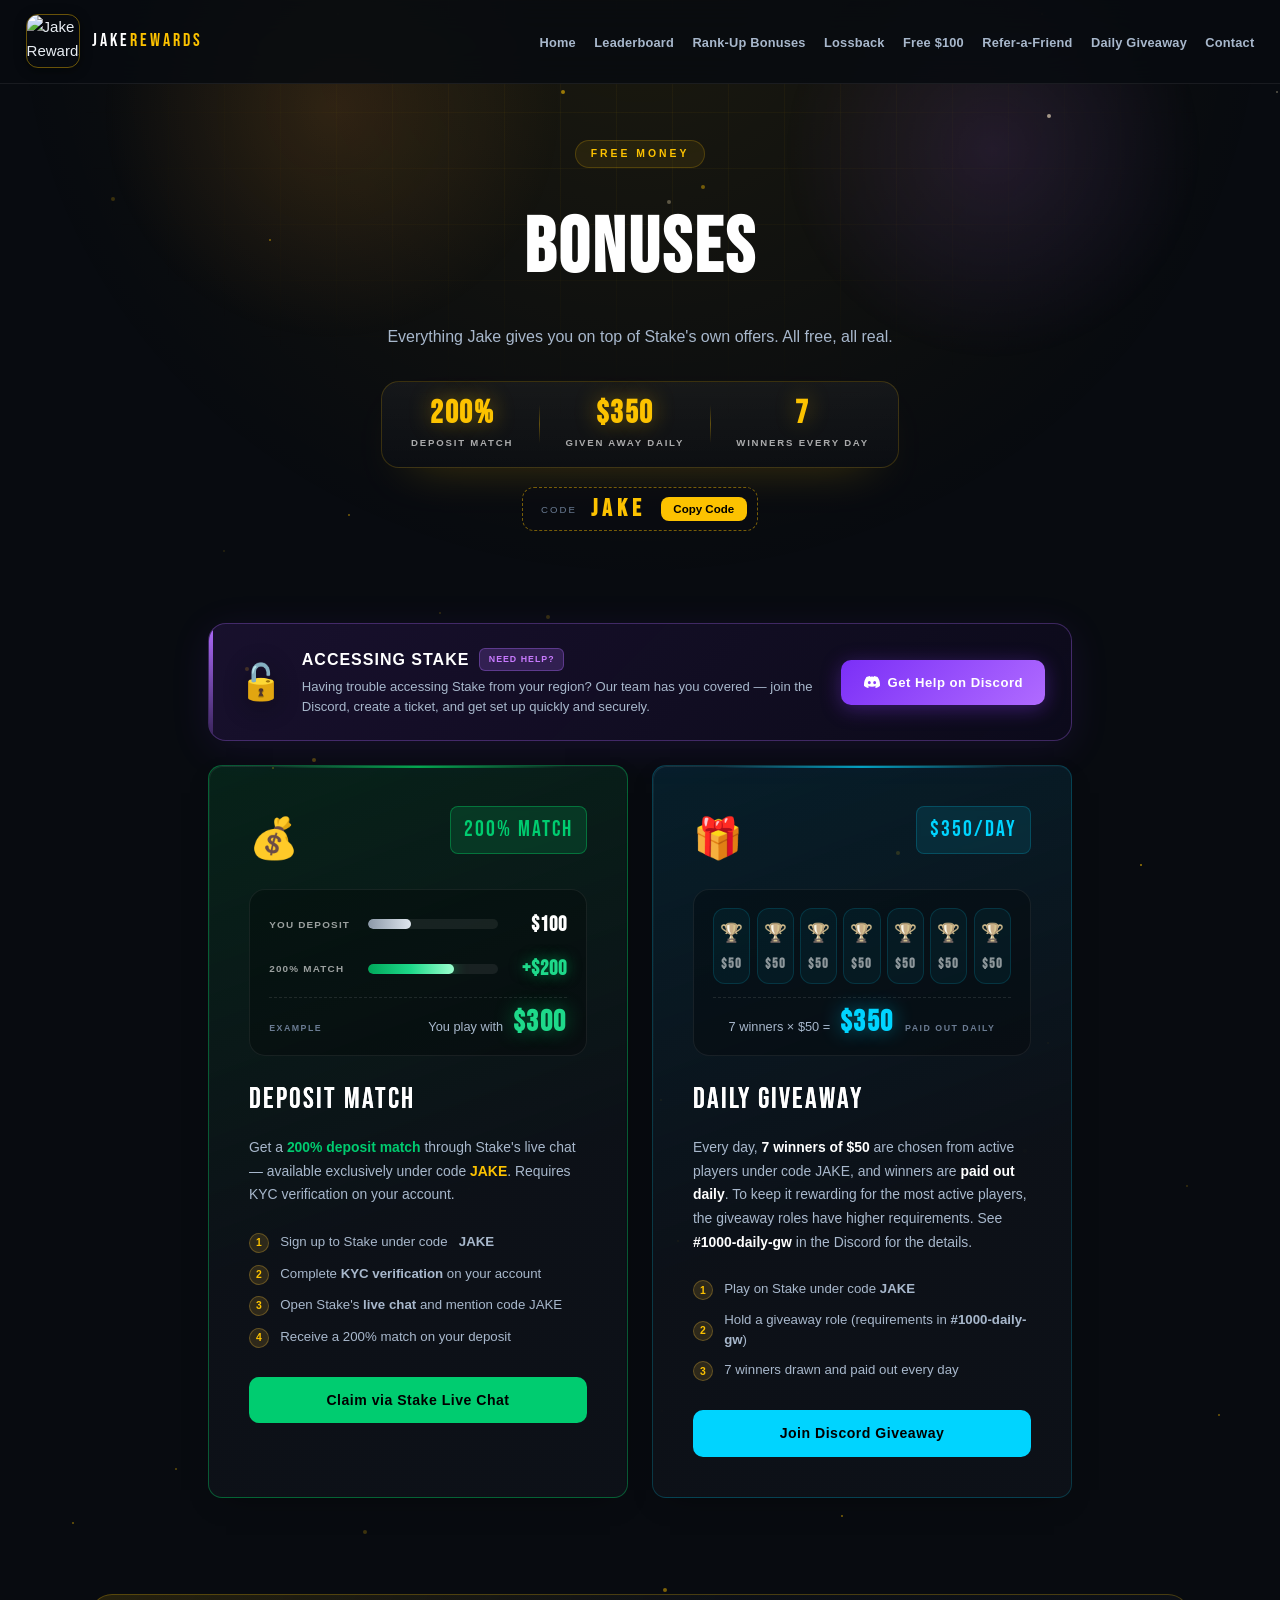
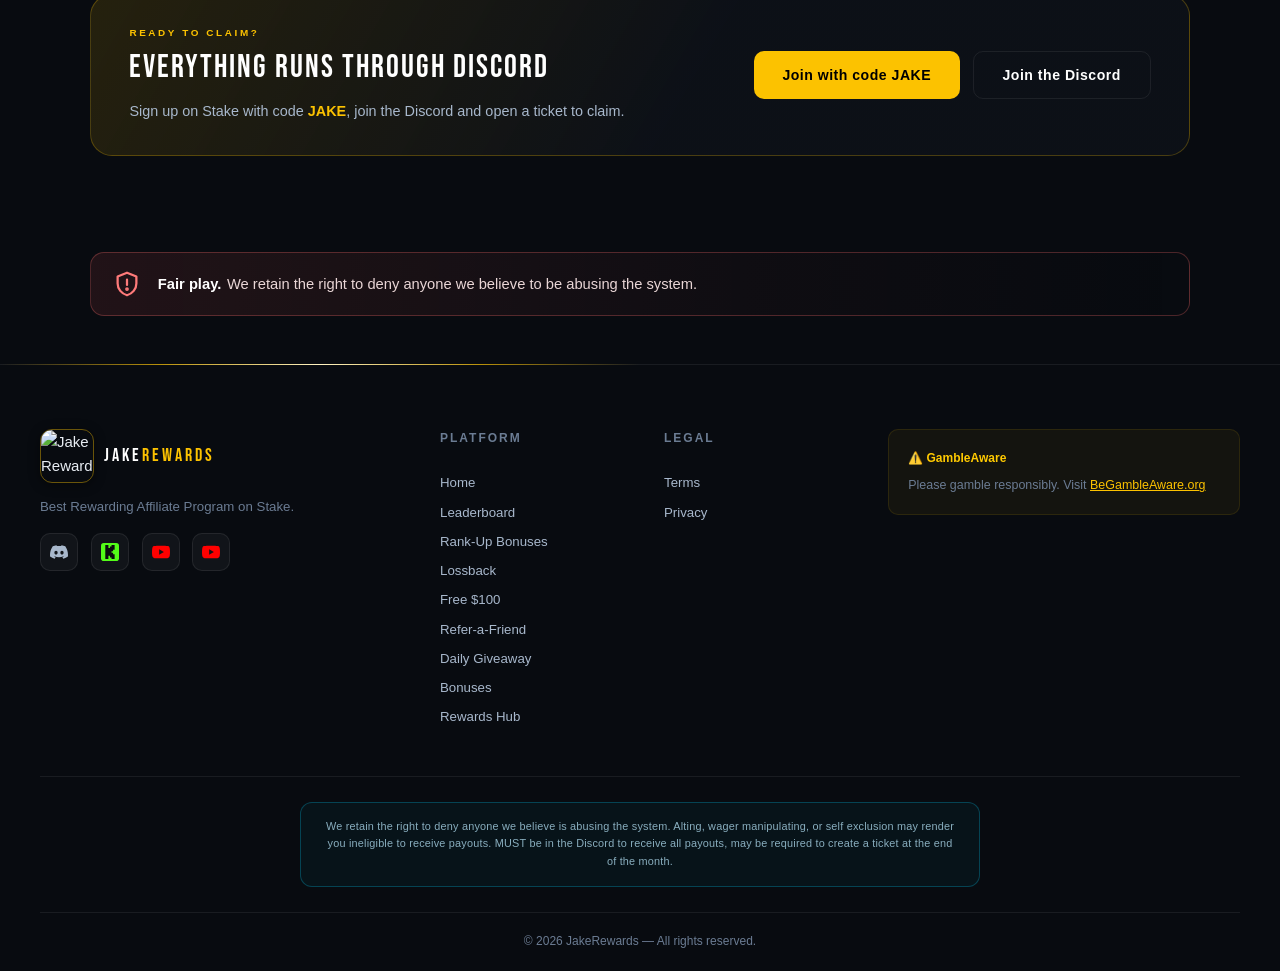
==== commit d19d3041: "Add files via upload" ====
--- a/bonuses.html
+++ b/bonuses.html
@@ -27,7 +27,7 @@
   <link rel="preconnect" href="https://fonts.googleapis.com"/>
   <link href="https://fonts.googleapis.com/css2?family=Bebas+Neue&family=Syne:wght@400;600;700;800&family=DM+Sans:wght@300;400;500&display=swap" rel="stylesheet"/>
   <link rel="stylesheet" href="style.css?v=20"/>
-  <link rel="stylesheet" href="motion.css?v=11"/>
+  <link rel="stylesheet" href="motion.css?v=12"/>
   <style>
     .bonus-grid{display:grid;grid-template-columns:repeat(2,minmax(0,420px));justify-content:center;gap:1.5rem;max-width:1400px;margin:0 auto;padding:2rem 2.5rem 6rem;}
     .bonus-card{position:relative;background:var(--card);border:1px solid var(--border);border-radius:var(--radius);padding:2.5rem;opacity:0;transform:translateY(20px);transition:opacity .5s ease,transform .35s cubic-bezier(.2,.7,.2,1),box-shadow .35s ease,border-color .35s ease;box-shadow:0 1px 0 rgba(255,255,255,0.03) inset,0 10px 30px -18px rgba(0,0,0,0.7);}
@@ -259,7 +259,7 @@
         <a href="https://www.youtube.com/@jakeplaysbj" target="_blank" class="fs-youtube" title="YouTube (BJ)"><svg viewBox="0 0 24 24" fill="currentColor" xmlns="http://www.w3.org/2000/svg" style="color:#FF0000"><path d="M23.498 6.186a3.016 3.016 0 0 0-2.122-2.136C19.505 3.545 12 3.545 12 3.545s-7.505 0-9.377.505A3.017 3.017 0 0 0 .502 6.186C0 8.07 0 12 0 12s0 3.93.502 5.814a3.016 3.016 0 0 0 2.122 2.136c1.871.505 9.376.505 9.376.505s7.505 0 9.377-.505a3.015 3.015 0 0 0 2.122-2.136C24 15.93 24 12 24 12s0-3.93-.502-5.814zM9.545 15.568V8.432L15.818 12l-6.273 3.568z"/></svg></a>
       </div>
     </div>
-    <div class="footer-col"><h4>Platform</h4><a href="index.html">Home</a><a href="leaderboard.html">$75K Leaderboard</a><a href="rankrewards.html">Rank-Up Bonuses</a><a href="lossback.html">Lossback</a><a href="free100.html">Free $100</a><a href="refer.html">Refer-a-Friend</a><a href="giveaway.html">Daily Giveaway</a><a href="bonuses.html">Bonuses</a><a href="rewards.html">Rewards Hub</a></div>
+    <div class="footer-col"><h4>Platform</h4><a href="index.html">Home</a><a href="leaderboard.html">Leaderboard</a><a href="rankrewards.html">Rank-Up Bonuses</a><a href="lossback.html">Lossback</a><a href="free100.html">Free $100</a><a href="refer.html">Refer-a-Friend</a><a href="giveaway.html">Daily Giveaway</a><a href="bonuses.html">Bonuses</a><a href="rewards.html">Rewards Hub</a></div>
     <div class="footer-col"><h4>Legal</h4><a href="terms.html">Terms</a><a href="privacy.html">Privacy</a></div>
     <div class="footer-responsible"><div class="responsible-badge">⚠️ GambleAware</div><p>Please gamble responsibly. Visit <a href="https://www.begambleaware.org/" target="_blank">BeGambleAware.org</a></p></div>
   </div>
--- a/motion.css
+++ b/motion.css
@@ -250,3 +250,6 @@
 
 /* small phones: page titles like "$75,000 LEADERBOARD" were wider than the screen */
 @media (max-width:480px){.page-hero h1{font-size:clamp(1.8rem,9vw,2.5rem);letter-spacing:1.5px;overflow-wrap:anywhere}}
+
+/* keep the closing CTA off the screen edges on tablets */
+.pg-start{max-width:min(1100px,calc(100% - 2rem))}
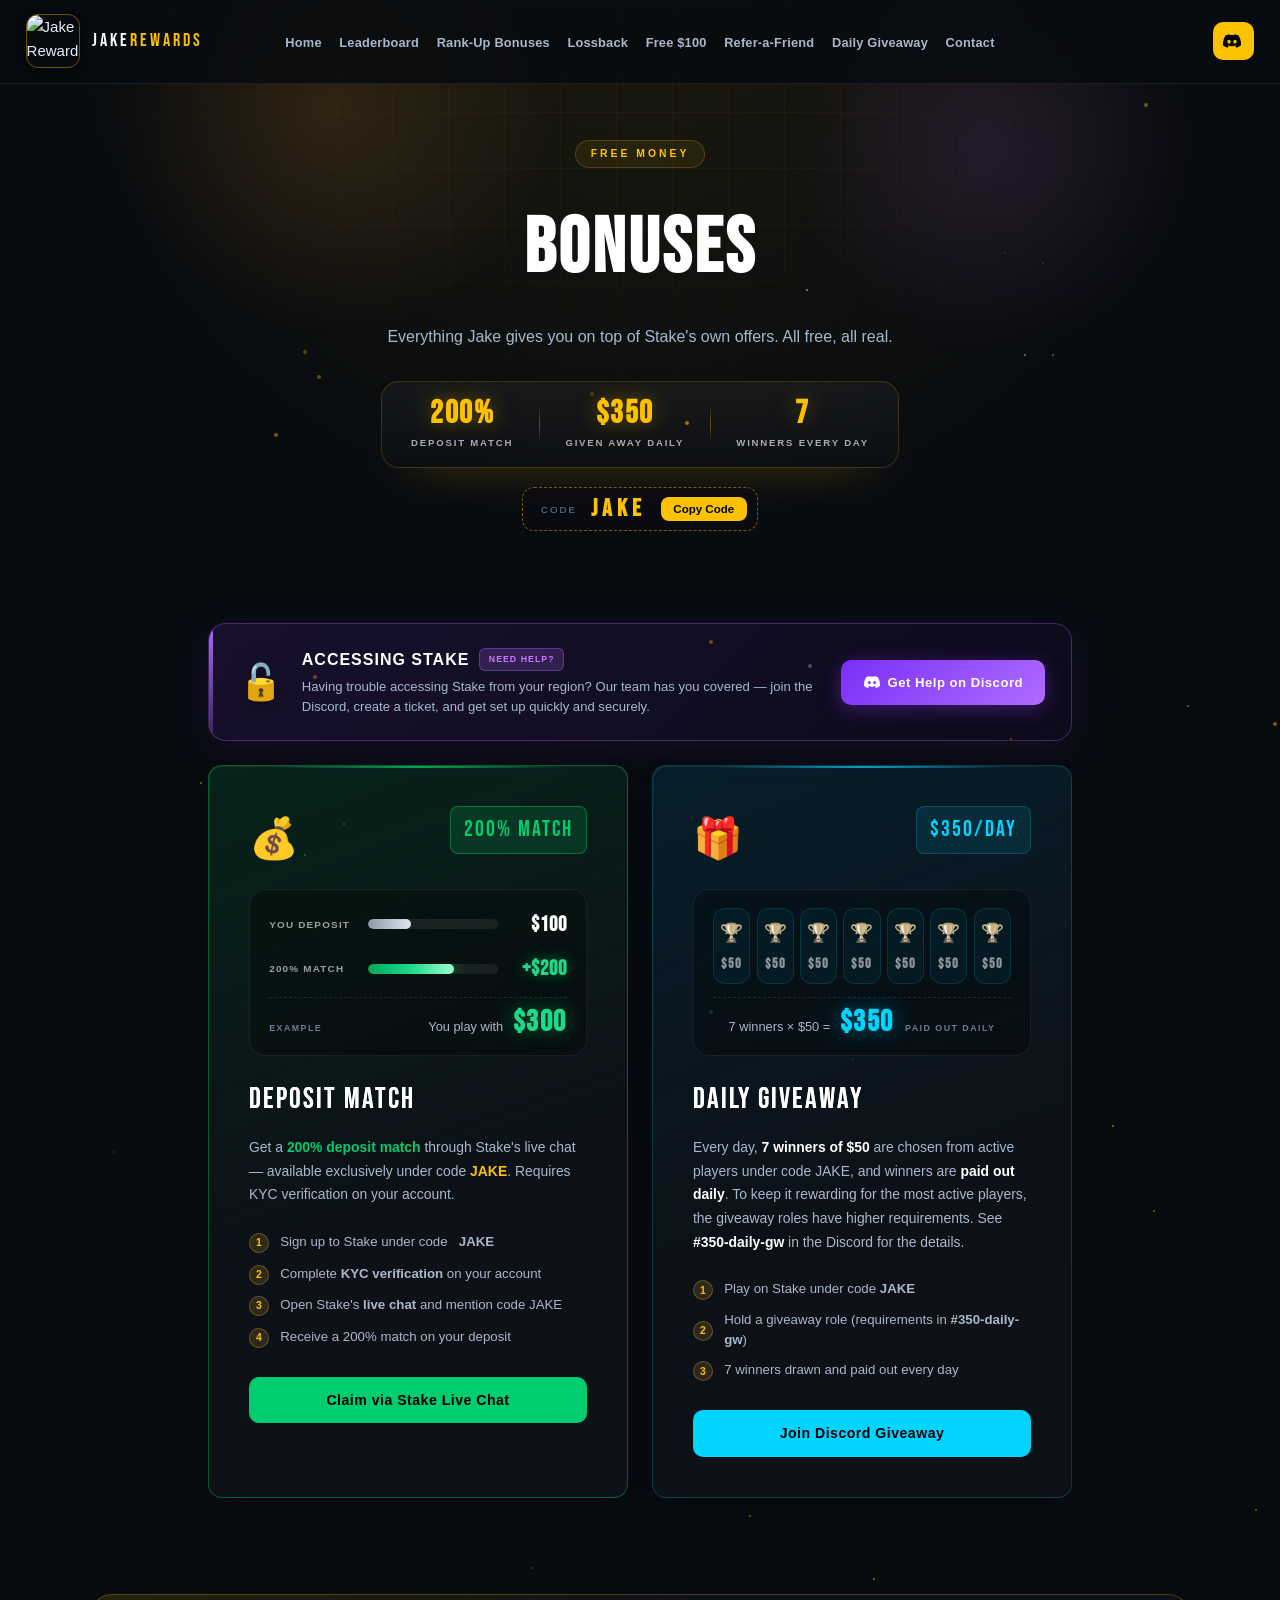
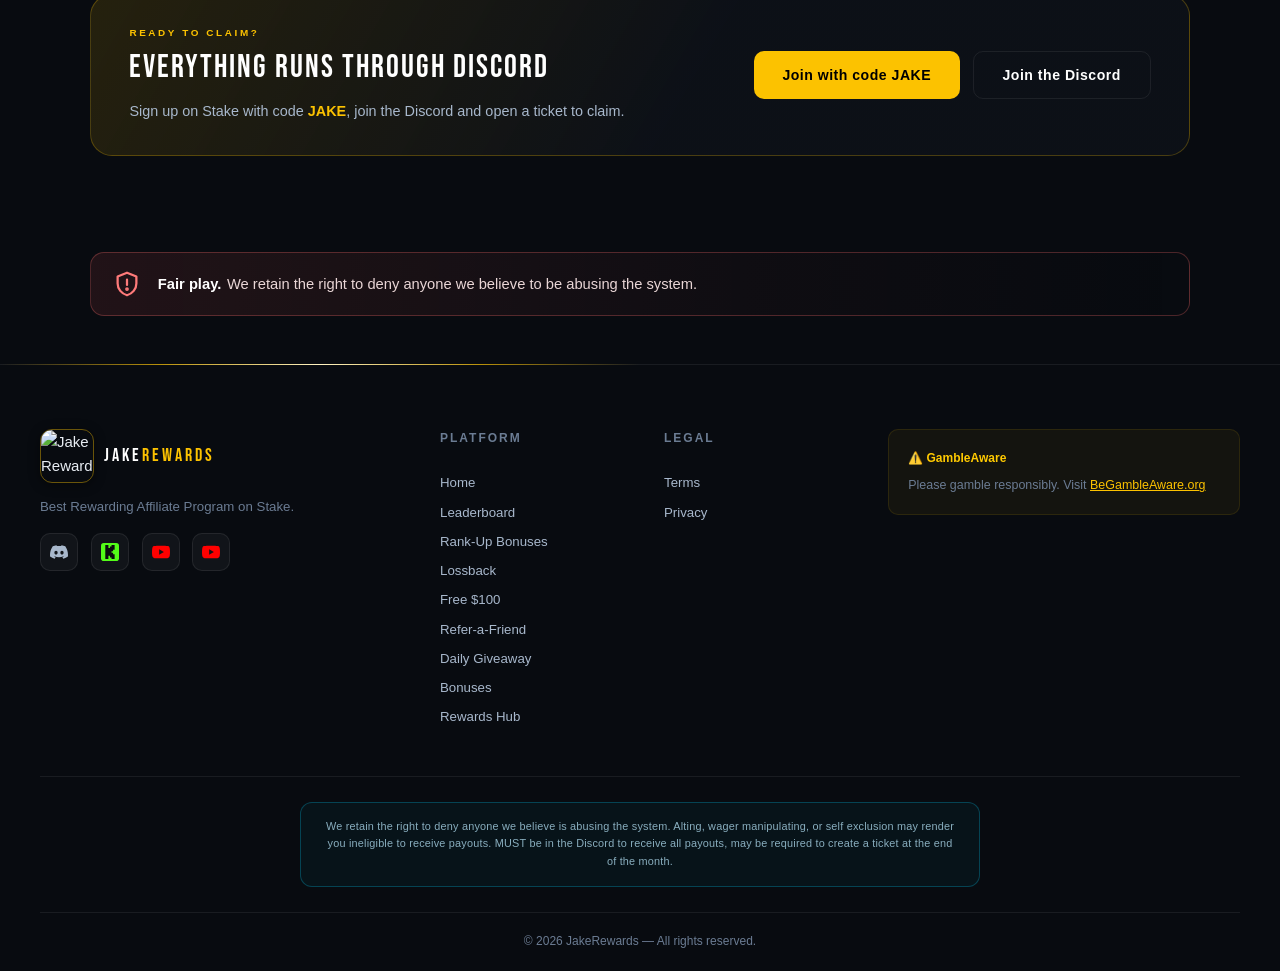
==== commit 6656a50b: "Add files via upload" ====
--- a/bonuses.html
+++ b/bonuses.html
@@ -26,7 +26,7 @@
   <meta name="twitter:image" content="https://jakerewards.com/og-image.png?v=17"/>
   <link rel="preconnect" href="https://fonts.googleapis.com"/>
   <link href="https://fonts.googleapis.com/css2?family=Bebas+Neue&family=Syne:wght@400;600;700;800&family=DM+Sans:wght@300;400;500&display=swap" rel="stylesheet"/>
-  <link rel="stylesheet" href="style.css?v=20"/>
+  <link rel="stylesheet" href="style.css?v=21"/>
   <link rel="stylesheet" href="motion.css?v=12"/>
   <style>
     .bonus-grid{display:grid;grid-template-columns:repeat(2,minmax(0,420px));justify-content:center;gap:1.5rem;max-width:1400px;margin:0 auto;padding:2rem 2.5rem 6rem;}
@@ -131,7 +131,7 @@
     <li><a href="giveaway.html">Daily Giveaway</a></li>
     <li><a href="https://discord.com/invite/jakethedegen" target="_blank" rel="noopener">Contact</a></li>
   </ul>
-  <a href="https://discord.com/invite/jakethedegen" target="_blank" class="nav-cta"><svg width="16" height="16" viewBox="0 0 24 24" fill="currentColor" xmlns="http://www.w3.org/2000/svg"><path d="M20.317 4.369a19.79 19.79 0 0 0-4.885-1.515.074.074 0 0 0-.079.037c-.211.375-.444.864-.608 1.249a18.27 18.27 0 0 0-5.487 0 12.6 12.6 0 0 0-.617-1.249.077.077 0 0 0-.079-.037A19.736 19.736 0 0 0 3.677 4.369a.07.07 0 0 0-.032.027C.533 9.046-.32 13.58.099 18.057a.082.082 0 0 0 .031.057 19.9 19.9 0 0 0 5.993 3.03.078.078 0 0 0 .084-.028c.462-.63.874-1.295 1.226-1.994a.076.076 0 0 0-.041-.106 13.107 13.107 0 0 1-1.872-.892.077.077 0 0 1-.008-.128c.126-.094.252-.192.372-.291a.074.074 0 0 1 .077-.01c3.928 1.793 8.18 1.793 12.062 0a.074.074 0 0 1 .078.009c.12.099.246.198.373.292a.077.077 0 0 1-.006.127 12.3 12.3 0 0 1-1.873.892.077.077 0 0 0-.041.107c.36.698.772 1.362 1.225 1.993a.076.076 0 0 0 .084.028 19.84 19.84 0 0 0 6.002-3.03.077.077 0 0 0 .032-.054c.5-5.177-.838-9.674-3.549-13.66a.061.061 0 0 0-.031-.028zM8.02 15.331c-1.183 0-2.157-1.085-2.157-2.419 0-1.333.956-2.419 2.157-2.419 1.21 0 2.176 1.096 2.157 2.42 0 1.333-.956 2.418-2.157 2.418zm7.975 0c-1.183 0-2.157-1.085-2.157-2.419 0-1.333.955-2.419 2.157-2.419 1.21 0 2.176 1.096 2.157 2.42 0 1.333-.946 2.418-2.157 2.418z"/></svg>Discord</a>
+  <a href="https://discord.com/invite/jakethedegen" target="_blank" class="nav-cta" aria-label="Discord"><svg width="16" height="16" viewBox="0 0 24 24" fill="currentColor" xmlns="http://www.w3.org/2000/svg"><path d="M20.317 4.369a19.79 19.79 0 0 0-4.885-1.515.074.074 0 0 0-.079.037c-.211.375-.444.864-.608 1.249a18.27 18.27 0 0 0-5.487 0 12.6 12.6 0 0 0-.617-1.249.077.077 0 0 0-.079-.037A19.736 19.736 0 0 0 3.677 4.369a.07.07 0 0 0-.032.027C.533 9.046-.32 13.58.099 18.057a.082.082 0 0 0 .031.057 19.9 19.9 0 0 0 5.993 3.03.078.078 0 0 0 .084-.028c.462-.63.874-1.295 1.226-1.994a.076.076 0 0 0-.041-.106 13.107 13.107 0 0 1-1.872-.892.077.077 0 0 1-.008-.128c.126-.094.252-.192.372-.291a.074.074 0 0 1 .077-.01c3.928 1.793 8.18 1.793 12.062 0a.074.074 0 0 1 .078.009c.12.099.246.198.373.292a.077.077 0 0 1-.006.127 12.3 12.3 0 0 1-1.873.892.077.077 0 0 0-.041.107c.36.698.772 1.362 1.225 1.993a.076.076 0 0 0 .084.028 19.84 19.84 0 0 0 6.002-3.03.077.077 0 0 0 .032-.054c.5-5.177-.838-9.674-3.549-13.66a.061.061 0 0 0-.031-.028zM8.02 15.331c-1.183 0-2.157-1.085-2.157-2.419 0-1.333.956-2.419 2.157-2.419 1.21 0 2.176 1.096 2.157 2.42 0 1.333-.956 2.418-2.157 2.418zm7.975 0c-1.183 0-2.157-1.085-2.157-2.419 0-1.333.955-2.419 2.157-2.419 1.21 0 2.176 1.096 2.157 2.42 0 1.333-.946 2.418-2.157 2.418z"/></svg>Discord</a>
   <button class="nav-hamburger" onclick="toggleMobile()" aria-label="Open menu" aria-controls="mobile-nav">☰</button>
 </nav>
 <div class="mobile-nav" id="mobile-nav">
@@ -219,10 +219,10 @@
       <div class="bn-total"><span>7 winners × $50 =</span><b>$350</b><small>paid out daily</small></div>
     </div>
     <div class="bonus-title">DAILY GIVEAWAY</div>
-    <div class="bonus-desc">Every day, <strong style="color:#fff">7 winners of $50</strong> are chosen from active players under code JAKE, and winners are <strong style="color:#fff">paid out daily</strong>. To keep it rewarding for the most active players, the giveaway roles have higher requirements. See <strong style="color:#fff">#1000-daily-gw</strong> in the Discord for the details.</div>
+    <div class="bonus-desc">Every day, <strong style="color:#fff">7 winners of $50</strong> are chosen from active players under code JAKE, and winners are <strong style="color:#fff">paid out daily</strong>. To keep it rewarding for the most active players, the giveaway roles have higher requirements. See <strong style="color:#fff">#350-daily-gw</strong> in the Discord for the details.</div>
     <ul class="bonus-steps">
       <li><div class="step-num">1</div><span>Play on Stake under code <strong>JAKE</strong></span></li>
-      <li><div class="step-num">2</div><span>Hold a giveaway role (requirements in <strong>#1000-daily-gw</strong>)</span></li>
+      <li><div class="step-num">2</div><span>Hold a giveaway role (requirements in <strong>#350-daily-gw</strong>)</span></li>
       <li><div class="step-num">3</div>7 winners drawn and paid out every day</li>
     </ul>
     <a href="https://discord.com/invite/jakethedegen" target="_blank" class="btn-primary" style="background:var(--accent);color:#000;">Join Discord Giveaway</a>
--- a/style.css
+++ b/style.css
@@ -814,7 +814,10 @@
 /* compact: keep the header content inside a centred 1240px band instead of edge to edge */
 .nav{padding-left:max(1.6rem,calc((100% - 1240px) / 2));padding-right:max(1.6rem,calc((100% - 1240px) / 2))}
 .nav-links{gap:1.6rem}
-@media(max-width:1300px){.nav-links{gap:1.15rem}.nav-cta{display:none}}
+/* logo | links (truly centred) | Discord, so the links never drift to one side */
+@media(min-width:1101px){.nav{display:grid;grid-template-columns:1fr auto 1fr;column-gap:1.2rem}.nav-logo{justify-self:start}.nav-cta{justify-self:end}}
+/* tablets in landscape / small laptops: Discord shrinks to an icon instead of disappearing */
+@media(max-width:1300px){.nav-links{gap:1.1rem}.nav-cta{font-size:0;gap:0;padding:.62rem;border-radius:10px}.nav-cta svg{width:18px;height:18px}}
 @media(max-width:1100px){.nav-links,.nav-cta{display:none}.nav-hamburger{display:block}}
 #mobile-bottom-nav .mbn-item span:last-child{white-space:nowrap}
 
